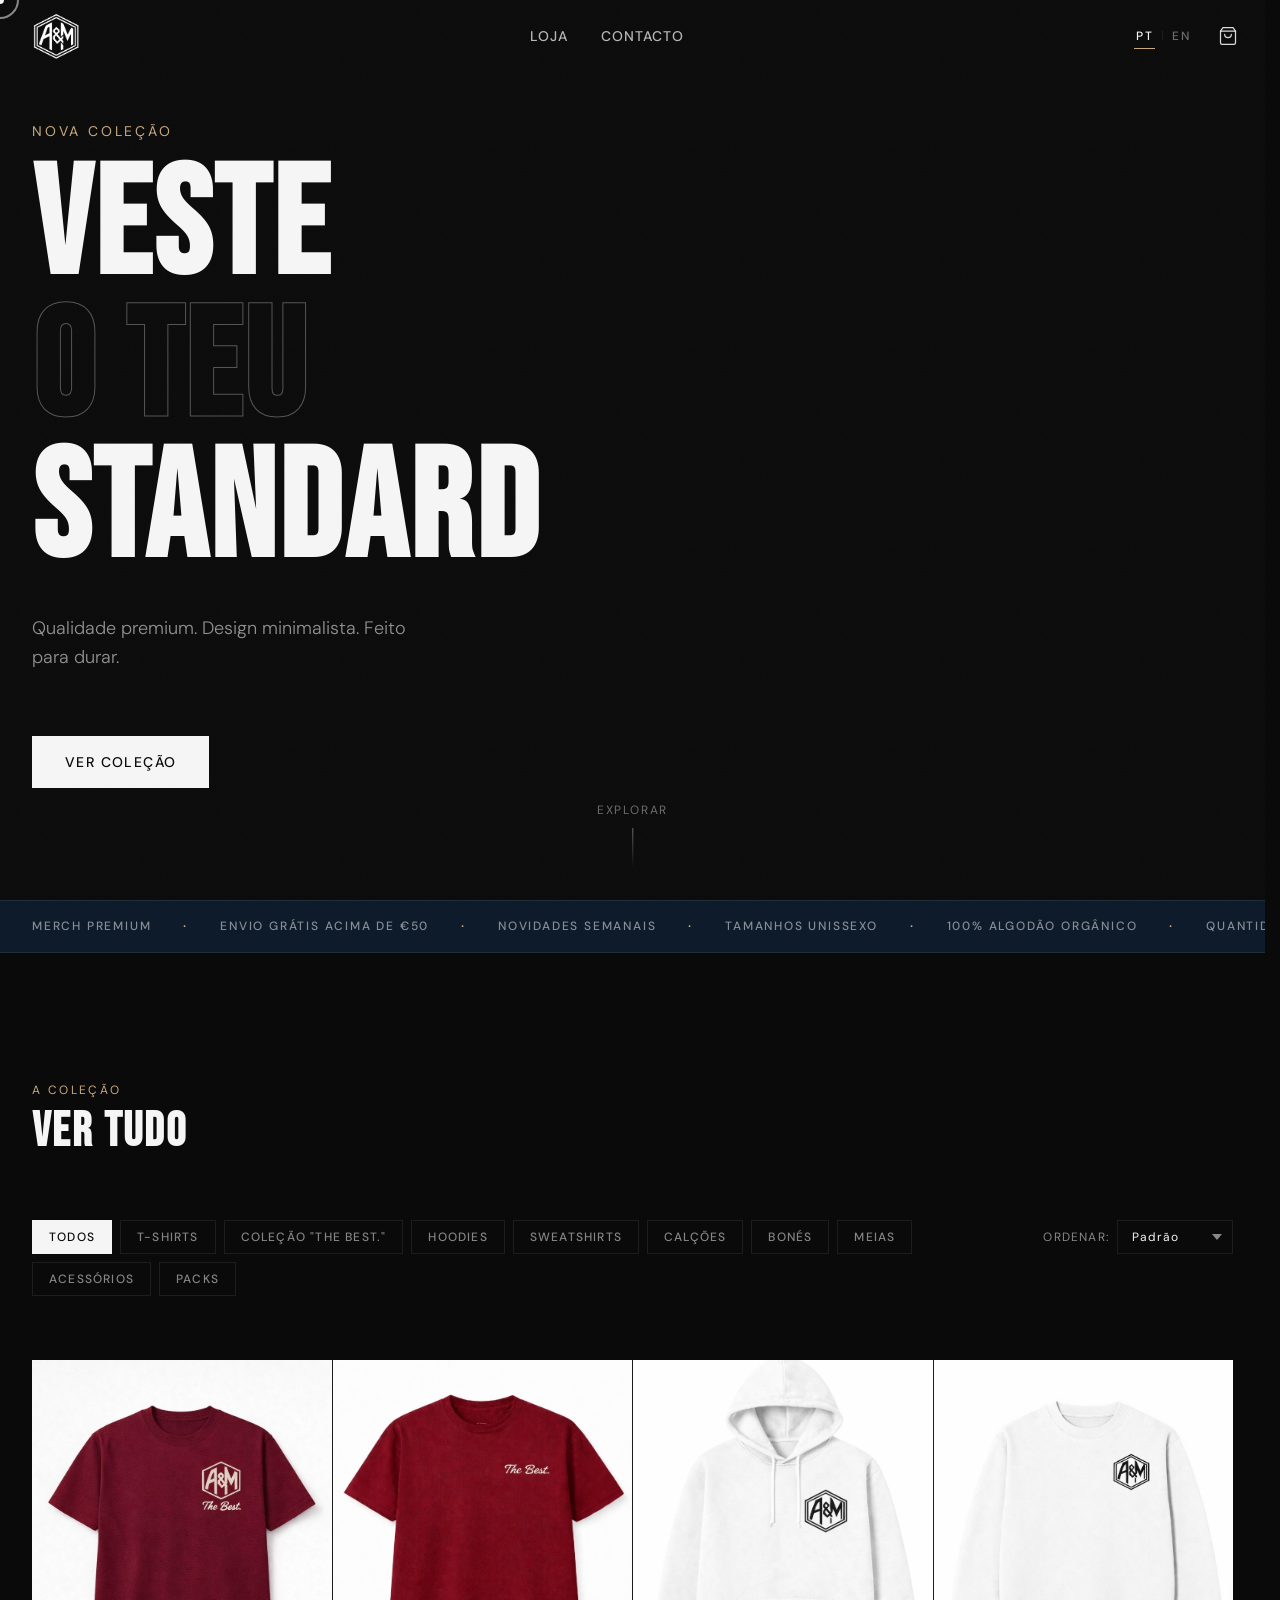
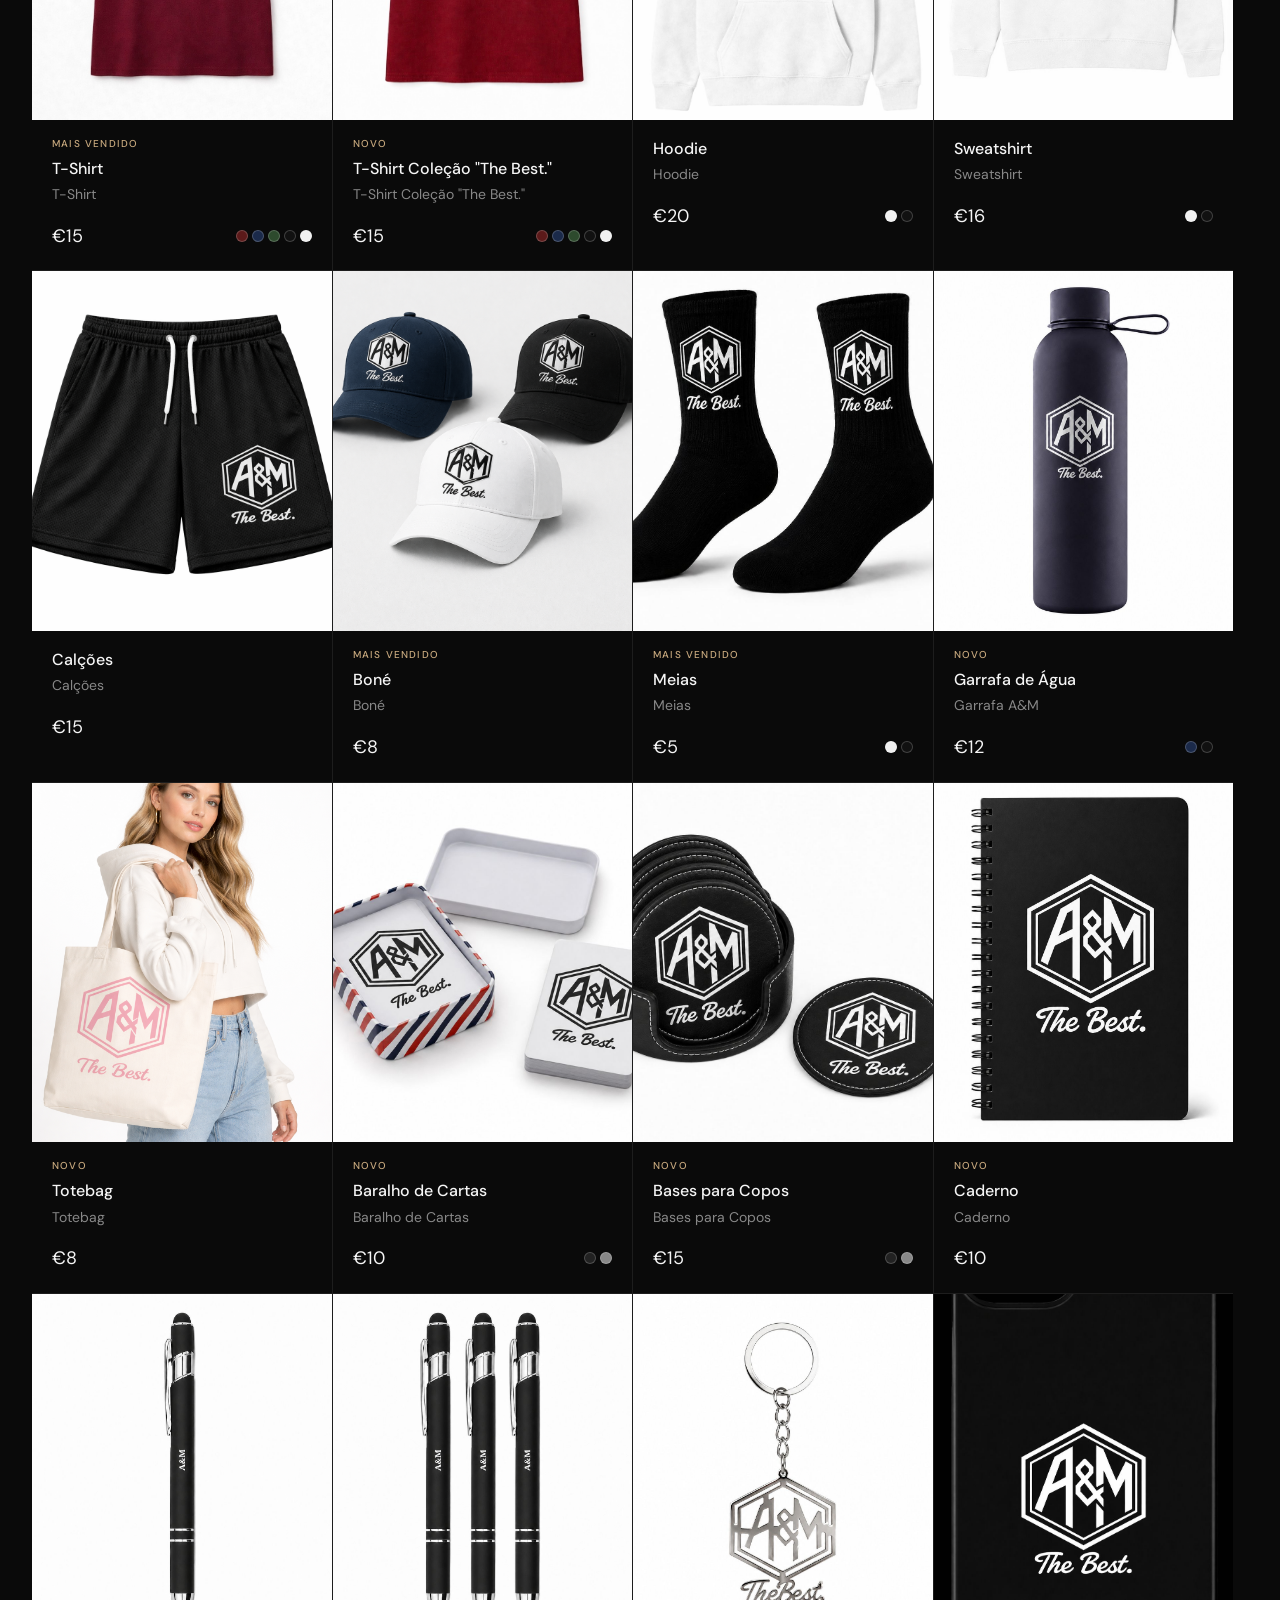
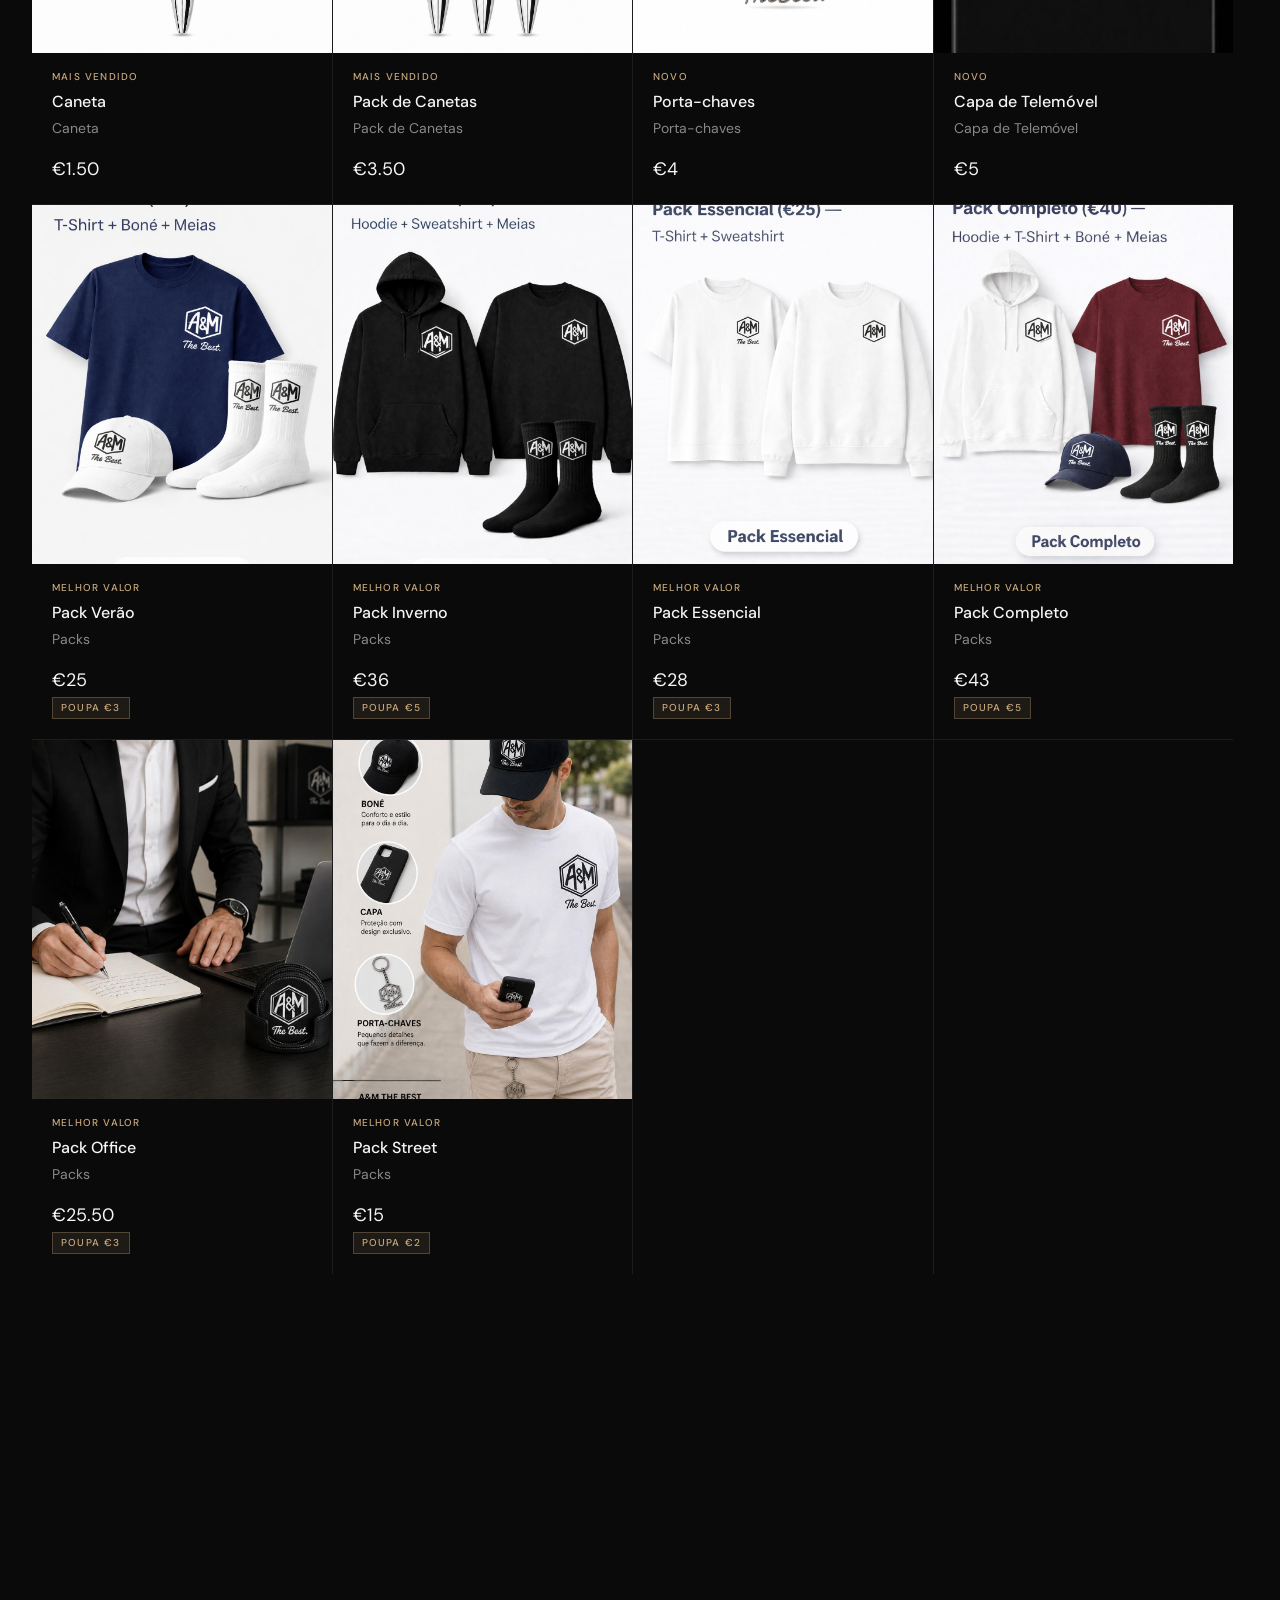
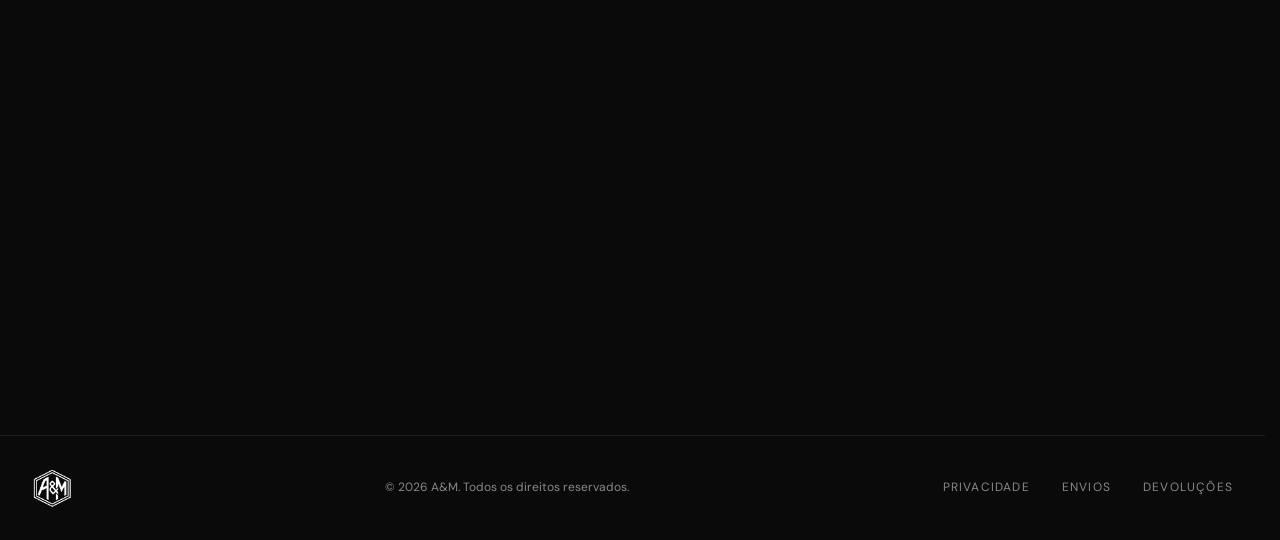
==== index.html @ 37b6d684 "Update index.html" ====
<!DOCTYPE html>
<html lang="pt" data-lang="pt">
<head>
  <!-- ============================================================
    HEAD
    - charset: ensures special characters (ã, ç, €) display correctly
    - viewport: makes the site responsive on all screen sizes
    - title: shown on the browser tab
    - Google Fonts: Bebas Neue (headlines) + DM Sans (body text)
    - style.css: our main stylesheet
  ============================================================ -->
  <meta charset="UTF-8" />
  <meta name="viewport" content="width=device-width, initial-scale=1.0" />
  <title>A&amp;M — Premium Merch</title>

  <link rel="preconnect" href="https://fonts.googleapis.com" />
  <link rel="preconnect" href="https://fonts.gstatic.com" crossorigin />
  <link href="https://fonts.googleapis.com/css2?family=Bebas+Neue&family=DM+Sans:ital,opsz,wght@0,9..40,300;0,9..40,400;0,9..40,500;1,9..40,300&display=swap" rel="stylesheet" />

  <link rel="stylesheet" href="css/style.css" />
</head>

<body>

  <!-- Custom cursor (two layers: dot + ring) -->
  <div class="cursor" id="cursor"></div>
  <div class="cursor-follower" id="cursorFollower"></div>

  <!-- ============================================================
    NAVIGATION
    Logo image: put logo.png in the root folder (next to index.html).
    Language switcher buttons call setLanguage() in main.js.
    Cart button opens the shopping cart side panel.
  ============================================================ -->
  <nav class="nav" id="mainNav">
    <a href="#hero" class="nav__logo-link">
      <img src="logo.png" alt="A&amp;M" class="nav__logo-img" />
    </a>
    <ul class="nav__links">
      <li><a href="#products" data-i18n="nav.shop">Shop</a></li>
      <li><a href="#contact" data-i18n="nav.contact">Contact</a></li>
    </ul>

    <div class="nav__right">
      <div class="lang-switcher">
        <button class="lang-btn active" data-lang="pt">PT</button>
        <span class="lang-divider">|</span>
        <button class="lang-btn" data-lang="en">EN</button>
      </div>

      <!-- Cart button — shows item count badge when items are added -->
      <button class="cart-btn" id="cartBtn" aria-label="Open cart">
        <svg width="20" height="20" viewBox="0 0 24 24" fill="none" stroke="currentColor" stroke-width="1.5" stroke-linecap="round" stroke-linejoin="round">
          <path d="M6 2L3 6v14a2 2 0 0 0 2 2h14a2 2 0 0 0 2-2V6l-3-4z"/>
          <line x1="3" y1="6" x2="21" y2="6"/>
          <path d="M16 10a4 4 0 0 1-8 0"/>
        </svg>
        <span class="cart-btn__count" id="cartCount">0</span>
      </button>
    </div>
  </nav>

  <!-- ============================================================
    HERO SECTION
    
    Background: a looping video. Different source files for mobile vs desktop
    so the mobile crop/aspect is right.
    
    File mapping:
      images/main.mp4         — desktop
      images/main_mobile.mp4  — mobile portrait
    
    The right source is chosen by JS (initHeroVideo in main.js) based on
    viewport width, because the <source media="..."> attribute is poorly
    and inconsistently supported on <video> elements across browsers.
    JS sets the source reliably before the video loads.
    
    The <video> attributes:
      autoplay  — starts immediately
      muted     — required for autoplay in modern browsers
      loop      — restarts when it ends
      playsinline — prevents fullscreen on mobile Safari
      preload="auto" — starts loading immediately
    
    If the video fails to load, the fallback colour from .hero
    background still shows underneath.
  ============================================================ -->
  <section class="hero" id="hero">
    <video
      class="hero__video"
      id="heroVideo"
      autoplay muted loop playsinline preload="auto"
      poster="images/hero-poster.jpg"
    >
      <!-- src is set by initHeroVideo() in main.js based on viewport width.
           This default points to desktop so the video still works if JS fails. -->
      <source id="heroVideoSource" src="images/main.mp4" type="video/mp4" />
    </video>

    <!-- Dark gradient overlay — keeps text legible over any video frame -->
    <div class="hero__overlay"></div>
    <!-- Film grain texture on top -->
    <div class="grain"></div>
    <div class="hero__content">
      <p class="hero__eyebrow" data-reveal data-i18n="hero.eyebrow">New Season Drop</p>
      <h1 class="hero__title" data-reveal>
        <span data-i18n="hero.line1">WEAR</span>
        <span class="hero__title--outline" data-i18n="hero.line2">YOUR</span>
        <span data-i18n="hero.line3">STANDARD</span>
      </h1>
      <p class="hero__sub" data-reveal data-i18n="hero.sub">
        Premium quality. Minimal design. Built to last.
      </p>
      <a href="#products" class="btn btn--primary" data-reveal data-i18n="hero.cta">Shop the Collection</a>
    </div>
    <div class="hero__scroll-hint">
      <span data-i18n="hero.scroll">Scroll</span>
      <div class="hero__scroll-line"></div>
    </div>
  </section>

  <!-- Scrolling ticker between hero and products -->
  <div class="marquee" aria-hidden="true">
    <div class="marquee__track">
      <div class="marquee__content">
        <span data-i18n="ticker.1">Premium Merch</span>
        <span class="marquee__dot">·</span>
        <span data-i18n="ticker.2">Free Shipping Over €50</span>
        <span class="marquee__dot">·</span>
        <span data-i18n="ticker.3">New Drops Weekly</span>
        <span class="marquee__dot">·</span>
        <span data-i18n="ticker.4">Unisex Sizing</span>
        <span class="marquee__dot">·</span>
        <span data-i18n="ticker.5">100% Organic Cotton</span>
        <span class="marquee__dot">·</span>
        <span data-i18n="ticker.6">Limited Quantities</span>
        <span class="marquee__dot">·</span>
      </div>
      <div class="marquee__content" aria-hidden="true">
        <span data-i18n="ticker.1">Premium Merch</span>
        <span class="marquee__dot">·</span>
        <span data-i18n="ticker.2">Free Shipping Over €50</span>
        <span class="marquee__dot">·</span>
        <span data-i18n="ticker.3">New Drops Weekly</span>
        <span class="marquee__dot">·</span>
        <span data-i18n="ticker.4">Unisex Sizing</span>
        <span class="marquee__dot">·</span>
        <span data-i18n="ticker.5">100% Organic Cotton</span>
        <span class="marquee__dot">·</span>
        <span data-i18n="ticker.6">Limited Quantities</span>
        <span class="marquee__dot">·</span>
      </div>
    </div>
  </div>

  <!-- ============================================================
    PRODUCTS SECTION
    Filter buttons are grouped by the new product families.
    JS injects product cards into #productGrid.
    
    FILTER CATEGORIES (data-filter must match product.category in main.js):
      all | tshirt | tshirt-nolog | hoodie | sweatshirt |
      shorts | cap | socks | accessories | pack
  ============================================================ -->
  <section class="section products" id="products">
    <div class="section__header" data-reveal>
      <p class="section__eyebrow" data-i18n="products.eyebrow">The Collection</p>
      <h2 class="section__title"  data-i18n="products.title">Shop Everything</h2>
    </div>

    <!-- Filter + Sort bar -->
    <div class="products__toolbar" data-reveal>
      <!-- Category filters -->
      <div class="products__filters">
        <button class="filter-btn active" data-filter="all"          data-i18n="filter.all">All</button>
        <button class="filter-btn"        data-filter="tshirt"       data-i18n="filter.tshirt">T-Shirts</button>
        <button class="filter-btn"        data-filter="tshirt-nolog" data-i18n="filter.tshirt-nolog">"The Best." Collection</button>
        <button class="filter-btn"        data-filter="hoodie"       data-i18n="filter.hoodie">Hoodies</button>
        <button class="filter-btn"        data-filter="sweatshirt"   data-i18n="filter.sweatshirt">Sweatshirts</button>
        <button class="filter-btn"        data-filter="shorts"       data-i18n="filter.shorts">Shorts</button>
        <button class="filter-btn"        data-filter="cap"          data-i18n="filter.cap">Caps</button>
        <button class="filter-btn"        data-filter="socks"        data-i18n="filter.socks">Socks</button>
        <button class="filter-btn"        data-filter="accessories"  data-i18n="filter.accessories">Accessories</button>
        <button class="filter-btn"        data-filter="pack"         data-i18n="filter.pack">Packs</button>
      </div>

      <!-- Sort dropdown
           JS listens to change on #sortSelect and re-orders visible cards.
           data-i18n keys are on the <option> elements for translation. -->
      <div class="products__sort">
        <label for="sortSelect" class="sort-label" data-i18n="sort.label">Sort:</label>
        <select id="sortSelect" class="sort-select">
          <option value="default"      data-i18n="sort.default">Default</option>
          <option value="name-asc"     data-i18n="sort.nameAsc">Name A→Z</option>
          <option value="name-desc"    data-i18n="sort.nameDesc">Name Z→A</option>
          <option value="price-asc"    data-i18n="sort.priceAsc">Price ↑</option>
          <option value="price-desc"   data-i18n="sort.priceDesc">Price ↓</option>
        </select>
      </div>
    </div>

    <div class="product-grid" id="productGrid"></div>
  </section>

  <!-- ============================================================
    PRODUCT MODAL
    Slides in from the right on product click.
    Content populated by openModal() in main.js.
    Includes: image, color swatches, size selector, add to cart.
  ============================================================ -->
  <div class="modal" id="productModal" aria-hidden="true">
    <div class="modal__backdrop" id="modalBackdrop"></div>
    <div class="modal__panel" id="modalPanel">
      <button class="modal__close" id="modalClose" aria-label="Close">
        <svg width="20" height="20" viewBox="0 0 20 20" fill="none">
          <path d="M2 2L18 18M18 2L2 18" stroke="currentColor" stroke-width="1.5"/>
        </svg>
      </button>
      <div class="modal__content" id="modalContent"></div>
    </div>
  </div>

  <!-- Contact form — Formspree handles email delivery -->
  <section class="section contact" id="contact">
    <div class="contact__inner">
      <div class="contact__text" data-reveal>
        <p class="section__eyebrow" data-i18n="contact.eyebrow">Get in Touch</p>
        <h2 class="section__title"  data-i18n="contact.title">Let's Talk</h2>
        <p class="contact__desc"    data-i18n="contact.desc">
          Questions about sizing, wholesale, or collabs?<br />
          We usually reply within 24 hours.
        </p>
        <div class="contact__detail">
          <span>thebest.aem@gmail.com</span>
        </div>
      </div>

      <form class="contact__form" id="contactForm" data-reveal>
        <div class="form-field">
          <input type="text" id="fieldName" name="name" required autocomplete="off" />
          <label for="fieldName" data-i18n="contact.name">Your Name</label>
          <div class="form-field__line"></div>
        </div>
        <div class="form-field">
          <input type="email" id="fieldEmail" name="email" required autocomplete="off" />
          <label for="fieldEmail" data-i18n="contact.email">Email Address</label>
          <div class="form-field__line"></div>
        </div>
        <div class="form-field">
          <textarea id="fieldMessage" name="message" rows="4" required autocomplete="off"></textarea>
          <label for="fieldMessage" data-i18n="contact.message">Your Message</label>
          <div class="form-field__line"></div>
        </div>
        <button type="submit" class="btn btn--primary btn--full">
          <span data-i18n="contact.send">Send Message</span>
          <svg width="16" height="16" viewBox="0 0 16 16" fill="none">
            <path d="M2 8H14M9 3L14 8L9 13" stroke="currentColor" stroke-width="1.5"/>
          </svg>
        </button>
        <div class="form-success" id="formSuccess" aria-live="polite">
          <span data-i18n="contact.success">✓ Message sent! We'll be in touch soon.</span>
        </div>
      </form>
    </div>
  </section>

  <footer class="footer">
    <div class="footer__inner">
      <div class="footer__brand">
        <img src="logo.png" alt="A&amp;M" class="footer__logo" />
      </div>
      <p class="footer__copy">© <span id="footerYear"></span> A&amp;M. <span data-i18n="footer.rights">All rights reserved.</span></p>
      <div class="footer__links">
        <a href="#" data-i18n="footer.privacy">Privacy</a>
        <a href="#" data-i18n="footer.shipping">Shipping</a>
        <a href="#" data-i18n="footer.returns">Returns</a>
      </div>
    </div>
  </footer>

  <!-- ============================================================
    SHOPPING CART PANEL
    Slides in from the right when the cart button is clicked.
    Contents are populated by renderCart() in main.js.
    
    Cart state is persisted in localStorage so items survive a refresh.
  ============================================================ -->
  <div class="cart" id="cartPanel" aria-hidden="true">
    <div class="cart__backdrop" id="cartBackdrop"></div>
    <aside class="cart__panel">
      <header class="cart__header">
        <h3 class="cart__title" data-i18n="cart.title">Your Cart</h3>
        <button class="cart__close" id="cartClose" aria-label="Close cart">
          <svg width="20" height="20" viewBox="0 0 20 20" fill="none">
            <path d="M2 2L18 18M18 2L2 18" stroke="currentColor" stroke-width="1.5"/>
          </svg>
        </button>
      </header>

      <!-- JS injects cart line items here -->
      <div class="cart__items" id="cartItems"></div>

      <!-- Footer: total + checkout button. Hidden when cart is empty. -->
      <footer class="cart__footer" id="cartFooter">
        <div class="cart__total">
          <span data-i18n="cart.total">Total</span>
          <span id="cartTotal">€0</span>
        </div>
        <button class="btn btn--primary btn--full" id="cartCheckoutBtn">
          <span data-i18n="cart.orderByEmail">Order by Email</span>
        </button>
      </footer>

      <!-- Empty state — shown when no items in cart -->
      <div class="cart__empty" id="cartEmpty">
        <p data-i18n="cart.empty">Your cart is empty.</p>
      </div>
    </aside>
  </div>

  <!-- ============================================================
    ORDER MODAL
    Opens from the cart "Order by Email" button.
    User fills name, phone, email, address.
    On submit: opens their email app pre-filled with the order details
    sent to thebest.aem@gmail.com via mailto:
    Then the cart is emptied.
  ============================================================ -->
  <div class="modal modal--order" id="orderModal" aria-hidden="true">
    <div class="modal__backdrop" id="orderBackdrop"></div>
    <div class="modal__panel modal__panel--center">
      <button class="modal__close" id="orderClose" aria-label="Close">
        <svg width="20" height="20" viewBox="0 0 20 20" fill="none">
          <path d="M2 2L18 18M18 2L2 18" stroke="currentColor" stroke-width="1.5"/>
        </svg>
      </button>

      <div class="order">
        <p class="modal__family" data-i18n="order.eyebrow">Complete your order</p>
        <h2 class="modal__title" data-i18n="order.title">Order by Email</h2>

        <!-- Order summary: items + total — populated by JS -->
        <div class="order__summary" id="orderSummary"></div>

        <!-- Customer info form -->
        <form class="order__form" id="orderForm">
          <div class="form-field">
            <input type="text" id="orderName" name="name" required autocomplete="name" />
            <label for="orderName" data-i18n="order.name">Name</label>
            <div class="form-field__line"></div>
          </div>
          <div class="form-field">
            <input type="tel" id="orderPhone" name="phone" required autocomplete="tel" />
            <label for="orderPhone" data-i18n="order.phone">Phone Number</label>
            <div class="form-field__line"></div>
          </div>
          <div class="form-field">
            <input type="email" id="orderEmail" name="email" required autocomplete="email" />
            <label for="orderEmail" data-i18n="order.email">Email</label>
            <div class="form-field__line"></div>
          </div>
          <div class="form-field">
            <textarea id="orderAddress" name="address" rows="2" required autocomplete="street-address"></textarea>
            <label for="orderAddress" data-i18n="order.address">Delivery Address</label>
            <div class="form-field__line"></div>
          </div>

          <button type="submit" class="btn btn--primary btn--full">
            <span data-i18n="order.submit">Order</span>
            <svg width="16" height="16" viewBox="0 0 16 16" fill="none">
              <path d="M2 8H14M9 3L14 8L9 13" stroke="currentColor" stroke-width="1.5"/>
            </svg>
          </button>
        </form>
      </div>
    </div>
  </div>

  <script src="js/main.js"></script>
</body>
</html>
---- css/style.css ----
/* ================================================================
   A&M — Main Stylesheet  (style.css)

   ★ QUICK TWEAK GUIDE — most common changes:

   ACCENT COLOUR:   Change --color-accent in :root.
                    Affects: hover underlines, cursor ring, eyebrow labels,
                    form focus line, badge text, marquee dots, swatch rings.

   FONTS:           --font-display = Bebas Neue (headlines)
                    --font-body    = DM Sans (everything else)
                    To change: update the Google Fonts <link> in index.html,
                    then update the variable name here.

   SECTION SPACING: --space-xl in :root = top/bottom padding per section.

   HERO CANVAS:     Controlled in main.js CANVAS_CONFIG.

   CURSOR RING:     .cursor-follower — change border-width for stroke thickness.
                    .cursor-follower.is-hovering — change width/height for hover size,
                    border-color for the hover ring colour.

   MARQUEE SPEED:   .marquee__track animation-duration (lower = faster).

   COLOR SWATCHES:  .color-swatch — circle size, border-width for selected ring.
                    .modal__colors — swatch row layout.

   ================================================================

   FILE STRUCTURE:
   1.  CSS Custom Properties (design tokens)
   2.  Reset & Base
   3.  Custom Cursor
   4.  Navigation + Language Switcher
   5.  Hero Section + Video
   6.  Marquee / Ticker
   7.  Shared Section Styles
   8.  Products Grid & Cards (incl. color dots)
   9.  Product Modal (incl. color swatches)
   10. Contact Form
   11. Footer
   12. Scroll Reveal Animations
   13. Responsive (mobile)
   14. Shopping Cart + Order Modal
================================================================ */


/* ================================================================
   1. CSS CUSTOM PROPERTIES

   ★ TWEAK GUIDE:
   --color-accent     Gold highlight throughout the site. Change to re-theme.
   --color-black      Page background.
   --color-navy       Section bg (cart panel, modal panel).
   --color-navy-mid   Card hover bg, placeholder areas.
   --color-grey       Muted text (categories, footer).
   --color-border     Subtle white dividers and outlines.
   --text-hero        clamp(min, vw-scale, max) for responsive headlines.
   --ease-spring      Slight bounce on button hover. The 1.56 in the cubic-bezier
                      is what causes the overshoot. Change to 1.0 to remove bounce.
================================================================ */
:root {
  --color-black:    #0A0A0A;
  --color-white:    #F5F5F5;
  --color-navy:     #0D1B2A;
  --color-navy-mid: #162232;
  --color-accent:   #C8A97E;
  --color-grey:     #888888;
  --color-border:   rgba(255,255,255,0.08);

  --font-display: 'Bebas Neue', sans-serif;
  --font-body:    'DM Sans', sans-serif;

  --text-xs:   0.75rem;
  --text-sm:   0.875rem;
  --text-base: 1rem;
  --text-lg:   1.125rem;
  --text-xl:   1.5rem;
  --text-2xl:  2rem;
  --text-3xl:  3rem;
  --text-hero: clamp(5rem, 12vw, 10rem);

  --space-xs:  0.5rem;
  --space-sm:  1rem;
  --space-md:  2rem;
  --space-lg:  4rem;
  --space-xl:  8rem;

  --container-width: 1280px;
  --nav-height:      72px;

  --ease-smooth: cubic-bezier(0.4, 0, 0.2, 1);
  --ease-spring: cubic-bezier(0.34, 1.56, 0.64, 1);
  --duration-fast: 200ms;
  --duration-base: 400ms;
  --duration-slow: 700ms;
}


/* ================================================================
   2. RESET & BASE
================================================================ */
*, *::before, *::after { box-sizing: border-box; margin: 0; padding: 0; }

html {
  scroll-behavior: smooth;
  scrollbar-gutter: stable;
}

body {
  background-color: var(--color-black);
  color: var(--color-white);
  font-family: var(--font-body);
  font-size: var(--text-base);
  line-height: 1.6;
  cursor: none;
  overflow-x: hidden;
}

@media (hover: none) {
  body { cursor: auto; }
  .cursor, .cursor-follower { display: none; }
}

img    { max-width: 100%; display: block; }
a      { color: inherit; text-decoration: none; }
ul     { list-style: none; }
button { cursor: none; font-family: var(--font-body); border: none; background: none; }


/* ================================================================
   3. CUSTOM CURSOR

   ★ TWEAK GUIDE:
   .cursor (inner dot):
     width/height  → dot size (8×8px)
     background    → dot colour

   .cursor-follower (outer ring):
     width/height     → ring diameter at rest (38px)
     border-width     → stroke thickness — increase for bolder ring
     border-color     → ring colour at rest

   .cursor-follower.is-hovering (ring when over interactive elements):
     width/height     → expanded ring diameter (60px)
     border-color     → ring colour on hover (currently accent gold)
     border-width     → can differ from resting width

   Positioning: uses CSS transform (GPU) for 60fps+ smoothness.
   Both elements start at top:0, left:0. JS applies
   transform: translate(x, y) every frame via requestAnimationFrame.
   The margin: -Npx centres each element on the cursor tip.
================================================================ */
.cursor,
.cursor-follower {
  position: fixed;
  border-radius: 50%;
  pointer-events: none;
  z-index: 9999;
  top: 0; left: 0;
  will-change: transform;
}

.cursor {
  width: 8px; height: 8px;
  background: var(--color-white);
  margin: -4px 0 0 -4px;
}

.cursor-follower {
  width: 38px; height: 38px;
  border: 2px solid rgba(255,255,255,0.5);
  background: transparent;
  margin: -19px 0 0 -19px;
  transition:
    width 300ms var(--ease-smooth),
    height 300ms var(--ease-smooth),
    margin 300ms var(--ease-smooth),
    border-color 250ms var(--ease-smooth),
    border-width 250ms var(--ease-smooth);
}

.cursor-follower.is-hovering {
  width: 60px; height: 60px;
  margin: -30px 0 0 -30px;
  border-color: var(--color-accent);
  border-width: 2px;
}


/* ================================================================
   4. NAVIGATION + LANGUAGE SWITCHER

   ★ TWEAK GUIDE:
   .nav.is-scrolled: frosted glass background after scrolling.
     background rgba last value = opacity (0.88 = mostly opaque).
     backdrop-filter blur = frosting intensity.
   .nav__logo-img max-height: scale the logo up or down.
================================================================ */
.nav {
  position: fixed;
  top: 0; left: 0; right: 0;
  height: var(--nav-height);
  display: flex;
  align-items: center;
  justify-content: space-between;
  padding: 0 var(--space-md);
  z-index: 100;
  transition: background var(--duration-slow) var(--ease-smooth);
}

.nav.is-scrolled {
  background: rgba(10,10,10,0.88);
  backdrop-filter: blur(16px);
  -webkit-backdrop-filter: blur(16px);
  border-bottom: 1px solid var(--color-border);
}

.nav__logo-link  { display: flex; align-items: center; flex-shrink: 0; }
.nav__logo-img   { max-height: 48px; max-width: 120px; width: auto; height: auto; object-fit: contain; }

.nav__links {
  display: flex;
  gap: var(--space-md);
  align-items: center;
}

.nav__links a {
  font-size: var(--text-sm);
  font-weight: 500;
  letter-spacing: 0.08em;
  text-transform: uppercase;
  color: rgba(255,255,255,0.7);
  transition: color var(--duration-fast);
  position: relative;
}

.nav__links a::after {
  content: '';
  position: absolute;
  bottom: -2px; left: 0;
  width: 0; height: 1px;
  background: var(--color-accent);
  transition: width var(--duration-base) var(--ease-smooth);
}

.nav__links a:hover            { color: var(--color-white); }
.nav__links a:hover::after     { width: 100%; }

.lang-switcher { display: flex; align-items: center; gap: 6px; }
.lang-divider  { color: var(--color-border); font-size: var(--text-xs); }

.lang-btn {
  font-size: var(--text-xs);
  letter-spacing: 0.12em;
  font-weight: 500;
  color: rgba(255,255,255,0.4);
  padding: 4px 2px;
  transition: color var(--duration-fast);
  cursor: none;
}

.lang-btn.active,
.lang-btn:hover  { color: var(--color-white); }
.lang-btn.active { border-bottom: 1px solid var(--color-accent); }


/* ================================================================
   5. HERO SECTION + VIDEO

   ★ TWEAK GUIDE:
   .hero__video: the looping background video. opacity is on the overlay,
     not the video itself — adjust .hero__overlay rgba alphas to dim more
     or less.
   .hero__overlay: the dark gradient over the video. Higher alpha = darker
     and more legible text; lower alpha = video shows through more.
   .hero__title--outline: increase stroke px for bolder outline text.
================================================================ */
.hero {
  position: relative;
  min-height: 100svh;
  display: flex;
  align-items: center;
  padding: var(--nav-height) var(--space-md) var(--space-lg);
  overflow: hidden;
  background: var(--color-black);
}

/*
  Hero background video.
  - object-fit: cover scales the video to fill the entire hero
    while maintaining aspect ratio (crops if needed).
  - position absolute + inset:0 makes it fill the section.
  - z-index 0 keeps it behind the overlay and content.
  - pointer-events: none so it doesn't intercept mouse events.
*/
.hero__video {
  position: absolute;
  inset: 0;
  width: 100%; height: 100%;
  object-fit: cover;
  z-index: 0;
  pointer-events: none;
}

/*
  Dark overlay sits on top of the video.
  Uses a vertical gradient — slightly darker at the top and bottom
  to let the headline pop, slightly lighter in the middle.
  Adjust the rgba alpha values to make it darker (more legible)
  or lighter (more video visible).
*/
.hero__overlay {
  position: absolute;
  inset: 0;
  z-index: 1;
  pointer-events: none;
  background:
    linear-gradient(
      180deg,
      rgba(10,10,10,0.65) 0%,
      rgba(10,10,10,0.45) 40%,
      rgba(10,10,10,0.55) 70%,
      rgba(10,10,10,0.85) 100%
    );
}

.grain {
  position: absolute; inset: 0;
  opacity: 0.03;
  pointer-events: none;
  z-index: 2; /* Above overlay (1), below content (3) */
  background-image: url("data:image/svg+xml,%3Csvg viewBox='0 0 256 256' xmlns='http://www.w3.org/2000/svg'%3E%3Cfilter id='noise'%3E%3CfeTurbulence type='fractalNoise' baseFrequency='0.9' numOctaves='4' stitchTiles='stitch'/%3E%3C/filter%3E%3Crect width='100%25' height='100%25' filter='url(%23noise)' opacity='1'/%3E%3C/svg%3E");
  background-size: 200px 200px;
}

.hero__content { position: relative; z-index: 3; max-width: 900px; }

.hero__eyebrow {
  font-size: var(--text-sm);
  letter-spacing: 0.2em;
  text-transform: uppercase;
  color: var(--color-accent);
  margin-bottom: var(--space-sm);
}

.hero__title {
  font-family: var(--font-display);
  font-size: var(--text-hero);
  line-height: 0.92;
  letter-spacing: 0.02em;
  display: flex;
  flex-direction: column;
  margin-bottom: var(--space-md);
}

.hero__title--outline {
  -webkit-text-stroke: 1px rgba(255,255,255,0.3);
  color: transparent;
}

.hero__sub {
  font-size: var(--text-lg);
  color: rgba(255,255,255,0.55);
  font-weight: 300;
  margin-bottom: var(--space-lg);
  max-width: 400px;
}

.hero__scroll-hint {
  position: absolute;
  bottom: var(--space-md); left: 50%;
  transform: translateX(-50%);
  display: flex; flex-direction: column; align-items: center; gap: var(--space-xs);
  font-size: var(--text-xs);
  letter-spacing: 0.15em;
  text-transform: uppercase;
  color: rgba(255,255,255,0.4);
  z-index: 3;
}

.hero__scroll-line {
  width: 1px; height: 40px;
  background: linear-gradient(to bottom, rgba(255,255,255,0.4), transparent);
  animation: scrollPulse 1.8s ease-in-out infinite;
}

@keyframes scrollPulse {
  0%, 100% { opacity: 0.4; transform: scaleY(1); }
  50%       { opacity: 1;   transform: scaleY(1.3); }
}

/* ── Shared buttons ── */
.btn {
  display: inline-flex; align-items: center; gap: 8px;
  font-family: var(--font-body);
  font-size: var(--text-sm); font-weight: 500;
  letter-spacing: 0.1em; text-transform: uppercase;
  padding: 14px 32px;
  border: 1px solid transparent;
  transition:
    transform var(--duration-base) var(--ease-spring),
    background var(--duration-base),
    color var(--duration-base),
    border-color var(--duration-base);
}

.btn--primary {
  background: var(--color-white);
  color: var(--color-black);
  border-color: var(--color-white);
}

.btn--primary:hover {
  background: transparent;
  color: var(--color-white);
  transform: translateY(-2px);
}

.btn--full { width: 100%; justify-content: center; }


/* ================================================================
   6. MARQUEE / TICKER

   ★ TWEAK GUIDE:
   animation-duration: lower = faster scroll (25s default).
   .marquee__content color: text colour of ticker items.
   .marquee__dot color: the · separator dots.
================================================================ */
.marquee {
  overflow: hidden;
  background: var(--color-navy);
  border-top: 1px solid var(--color-border);
  border-bottom: 1px solid var(--color-border);
  padding: 14px 0;
}

.marquee__track {
  display: flex;
  width: max-content;
  animation: marquee 25s linear infinite;
}

.marquee__content {
  display: flex; align-items: center;
  gap: var(--space-md);
  white-space: nowrap;
  padding: 0 var(--space-md);
  font-size: var(--text-xs); font-weight: 500;
  letter-spacing: 0.15em; text-transform: uppercase;
  color: rgba(255,255,255,0.5);
}

.marquee__dot { color: var(--color-accent); font-size: 1.2em; }

@keyframes marquee {
  from { transform: translateX(0); }
  to   { transform: translateX(-50%); }
}

@media (prefers-reduced-motion: reduce) {
  .marquee__track { animation-play-state: paused; }
}


/* ================================================================
   7. SHARED SECTION STYLES
================================================================ */
.section {
  padding: var(--space-xl) var(--space-md);
  max-width: var(--container-width);
  margin: 0 auto;
}

/*
  The products section overrides the default container width to use
  more of the viewport — bigger product images, more breathing room.
  Cap at 1700px so the grid never feels infinite on huge displays.
*/
.section.products {
  max-width: 1700px;
}

.section__header  { margin-bottom: var(--space-lg); }
.section__eyebrow { font-size: var(--text-xs); letter-spacing: 0.2em; text-transform: uppercase; color: var(--color-accent); margin-bottom: var(--space-xs); }
.section__title   { font-family: var(--font-display); font-size: var(--text-3xl); letter-spacing: 0.05em; line-height: 1; }


/* ================================================================
   8. PRODUCTS GRID & CARDS

   ★ TWEAK GUIDE:
   .product-grid grid-template-columns:
     minmax(240px, 1fr) — minimum card width.
     Increase for fewer, wider cards; decrease for more columns.

   .product-card__image-wrap padding-top:
     120% = portrait (4:5). 100% = square. 75% = landscape.

   .color-dot (small colour circles on the card preview):
     width/height — dot size
     border-radius — always 50% for circles
     The ring on hover (.color-dot:hover) uses --color-accent border.
================================================================ */
/* ── Toolbar: filters row + sort dropdown ── */
.products__toolbar {
  display: flex;
  align-items: flex-start;
  justify-content: space-between;
  gap: var(--space-md);
  margin-bottom: var(--space-lg);
  flex-wrap: wrap;
}

.products__filters {
  display: flex;
  flex-wrap: wrap;
  gap: var(--space-xs);
  flex: 1;
}

/* Sort dropdown group */
.products__sort {
  display: flex;
  align-items: center;
  gap: 8px;
  flex-shrink: 0;
}

.sort-label {
  font-size: var(--text-xs);
  letter-spacing: 0.1em;
  text-transform: uppercase;
  color: var(--color-grey);
  white-space: nowrap;
}

/*
  Sort <select> element — styled to match the dark aesthetic.
  appearance: none removes the default OS dropdown arrow.
  We add a custom chevron via background SVG.

  ★ TWEAK:
  Change border-color on :focus to change the focus ring colour.
  Change the background SVG fill (%23...) to change arrow colour
  (%23 = # in URL encoding, so %23888 = #888 = grey).
*/
.sort-select {
  appearance: none;
  -webkit-appearance: none;
  background-color: transparent;
  background-image: url("data:image/svg+xml,%3Csvg xmlns='http://www.w3.org/2000/svg' width='10' height='6' viewBox='0 0 10 6'%3E%3Cpath d='M0 0l5 6 5-6z' fill='%23888888'/%3E%3C/svg%3E");
  background-repeat: no-repeat;
  background-position: right 10px center;
  border: 1px solid var(--color-border);
  color: var(--color-white);
  font-family: var(--font-body);
  font-size: var(--text-xs);
  letter-spacing: 0.08em;
  padding: 8px 32px 8px 14px;
  cursor: none;
  outline: none;
  transition: border-color var(--duration-fast);
}

.sort-select:focus { border-color: rgba(255,255,255,0.4); }

/* Dark option background for browsers that render the dropdown natively */
.sort-select option {
  background-color: var(--color-navy);
  color: var(--color-white);
}

.filter-btn {
  padding: 8px 16px;
  font-size: var(--text-xs);
  letter-spacing: 0.1em; text-transform: uppercase; font-weight: 500;
  color: rgba(255,255,255,0.5);
  border: 1px solid var(--color-border);
  background: transparent;
  transition: color var(--duration-fast), border-color var(--duration-fast), background var(--duration-fast);
}

.filter-btn:hover,
.filter-btn.active { color: var(--color-black); background: var(--color-white); border-color: var(--color-white); }

.product-grid {
  display: grid;
  /*
    Fixed 4-column grid for a more spacious, editorial feel.
    Cards are bigger and have more breathing room.
    The mobile responsive section drops it to 2 columns at narrow widths.
  */
  grid-template-columns: repeat(4, 1fr);
  gap: 1px;
  background: var(--color-border);
}

/*
  Ghost cell fix: invisible filler divs added by JS to complete
  the last row. They must have the same background as the page
  so the 1px gap colour doesn't bleed through as a grey bar.
  pointer-events: none ensures they can never intercept clicks.
*/
.grid-filler {
  background: var(--color-black);
  pointer-events: none;
}

.product-card {
  background: var(--color-black);
  cursor: none;
  overflow: hidden;
  transition: background var(--duration-base);
  opacity: 0;
  transform: translateY(20px);
}

.product-card:hover { background: var(--color-navy-mid); }

.product-card__image-wrap {
  position: relative;
  padding-top: 120%;
  overflow: hidden;
  background: var(--color-navy);
}

.product-card__image-wrap img {
  position: absolute; inset: 0;
  width: 100%; height: 100%;
  object-fit: cover;
  transition: transform var(--duration-slow) var(--ease-smooth);
}

.product-card:hover .product-card__image-wrap img { transform: scale(1.04); }

.product-card__overlay {
  position: absolute; inset: 0;
  background: rgba(0,0,0,0.5);
  display: flex; align-items: center; justify-content: center;
  opacity: 0;
  transition: opacity var(--duration-base);
}

.product-card:hover .product-card__overlay { opacity: 1; }

.product-card__overlay-btn {
  font-size: var(--text-xs); letter-spacing: 0.15em; text-transform: uppercase; font-weight: 500;
  color: var(--color-white);
  border: 1px solid rgba(255,255,255,0.6);
  padding: 10px 20px; background: transparent;
  transition: background var(--duration-fast), color var(--duration-fast);
}

.product-card__overlay-btn:hover { background: var(--color-white); color: var(--color-black); }

.product-card__body { padding: 1rem 1.25rem 1.25rem; }

.product-card__badge  { font-size: 10px; letter-spacing: 0.12em; text-transform: uppercase; font-weight: 500; color: var(--color-accent); margin-bottom: 4px; display: block; }
.product-card__name   { font-size: var(--text-base); font-weight: 500; margin-bottom: 2px; }
.product-card__family { font-size: var(--text-sm); color: var(--color-grey); margin-bottom: var(--space-sm); }

/* Footer row: price (and optional savings indicator) left, colour dots right */
.product-card__footer {
  display: flex;
  align-items: center;
  justify-content: space-between;
  gap: 8px;
}

/*
  Price block — wraps the price line and optional "Save €X" tag below it.
  Used so the price and savings label stack neatly on the left of the footer.
*/
.product-card__price-block {
  display: flex;
  flex-direction: column;
  align-items: flex-start;
  gap: 2px;
}

.product-card__price { font-size: var(--text-lg); }

/*
  "Save €X" tag — small accent label that appears below the price on packs.
  Styled with the brand accent colour so it draws the eye without dominating.
  
  ★ TWEAK GUIDE:
  background / color: change to flip the savings tag to a green or red 
  if you want it to feel more "deal-like". The current accent gold matches
  the rest of the brand.
*/
.product-card__save,
.modal__save {
  font-size: 10px;
  letter-spacing: 0.12em;
  text-transform: uppercase;
  font-weight: 500;
  color: var(--color-accent);
  background: rgba(200, 169, 126, 0.1);
  border: 1px solid rgba(200, 169, 126, 0.3);
  padding: 2px 8px;
  white-space: nowrap;
}

/* Modal version: sits inline with the price (which is bigger), so style is similar but slightly larger */
.modal__price-row {
  display: flex;
  align-items: center;
  gap: 12px;
  flex-wrap: wrap;
}

.modal__save {
  font-size: var(--text-xs);
  padding: 4px 10px;
}

/* Small colour preview dots on the card */
.product-card__color-dots {
  display: flex;
  align-items: center;
  gap: 4px;
  flex-shrink: 0;
}

.color-dot {
  width: 12px; height: 12px;
  border-radius: 50%;
  border: 1px solid rgba(255,255,255,0.2);
  flex-shrink: 0;
  transition: transform var(--duration-fast), border-color var(--duration-fast);
}

.color-dot:hover { transform: scale(1.2); border-color: var(--color-white); }

.color-dot-more {
  font-size: 9px;
  color: var(--color-grey);
  letter-spacing: 0;
  margin-left: 2px;
}

.product-card.is-hidden { display: none; }


/* ================================================================
   9. PRODUCT MODAL — Centered, with Color Swatches

   ★ TWEAK GUIDE:

   .modal__panel width: min(1100px, 95vw)
     The cap (1100px) is the max width on large screens.
     95vw makes it shrink to fit narrow viewports.

   .modal__panel max-height: 90vh
     Caps the modal height so it never exceeds the viewport.
     Inner content scrolls if it overflows.

   .modal__image transition:
     The opacity fade when switching colours is set in main.js
     (setTimeout 180ms). Change that value to speed/slow the crossfade.

   .color-swatch:
     width/height  → swatch circle size (currently 32px)
     border-width on .selected → ring thickness when selected
     The ring colour is --color-white (you can change it).

   .modal__colors-header: row with "Colour" label + active colour name.
================================================================ */
.modal {
  position: fixed; inset: 0;
  z-index: 200;
  pointer-events: none;
  opacity: 0;
  transition: opacity var(--duration-base) var(--ease-smooth);
}

.modal.is-open { pointer-events: all; opacity: 1; }

.modal__backdrop {
  position: absolute; inset: 0;
  background: rgba(0,0,0,0.8);
  backdrop-filter: blur(4px);
}

/*
  Product modal panel — centered modal, not a slideover.
  - top/left 50% + translate centres the panel.
  - max-height: 90vh ensures it fits any viewport with scroll inside.
  - Initial state is scaled slightly down for the entry animation.
  
  ★ TWEAK GUIDE:
  width: min(1100px, 95vw)
    The cap (1100px) is the max width on large screens.
    95vw makes it shrink to fit narrow viewports.
  
  max-height: 90vh
    The modal can never exceed 90% of viewport height.
    Inner content scrolls if it overflows.
*/
.modal__panel {
  position: absolute;
  top: 50%; left: 50%;
  width: min(1100px, 95vw);
  max-height: 90vh;
  background: var(--color-navy);
  border: 1px solid var(--color-border);
  overflow-y: auto;
  /* Start slightly smaller and offset; animate to centred + full size */
  transform: translate(-50%, -50%) scale(0.96);
  transition: transform var(--duration-base) var(--ease-smooth);
}

.modal.is-open .modal__panel {
  transform: translate(-50%, -50%) scale(1);
}

.modal__close {
  position: absolute; top: var(--space-md); right: var(--space-md);
  width: 40px; height: 40px;
  display: flex; align-items: center; justify-content: center;
  color: rgba(255,255,255,0.6);
  border: 1px solid var(--color-border);
  z-index: 2;
  transition: color var(--duration-fast), border-color var(--duration-fast);
  cursor: none;
  background: rgba(13, 27, 42, 0.8);
  backdrop-filter: blur(4px);
}

.modal__close:hover { color: var(--color-white); border-color: rgba(255,255,255,0.4); }

.modal__content { padding: var(--space-md); }

/*
  Two-column layout inside the modal: image left, details right.
  At narrow widths (≤900px) it collapses to a single stacked column.
  
  ★ TWEAK GUIDE:
  grid-template-columns 1fr 1fr — equal columns. Change to "1.2fr 1fr"
  for a bigger image, or "1fr 1.1fr" for more room on the details side.
*/
.modal__layout {
  display: grid;
  grid-template-columns: 1fr 1fr;
  gap: var(--space-md);
  align-items: start;
}

.modal__details {
  padding-right: var(--space-sm);
}

/*
  Product image in the modal.
  
  object-fit: contain — image scales to fit entirely within the container
  without cropping. Maintains aspect ratio. If the image's ratio doesn't
  match 4:5, you'll see padding around it (filled by the navy background).
  
  Trade-off vs. object-fit: cover:
  - cover (was): images always fill the box but get cropped if they don't
    match 4:5. Looked great for portrait apparel shots, bad for square or
    landscape product shots (Phone Case, Pack composites).
  - contain (now): no cropping ever. Slight padding on non-4:5 images, but
    the full product is always visible.
  
  ★ TWEAK GUIDE:
  background: change the colour shown around non-4:5 images.
  aspect-ratio: change box shape if 4:5 doesn't suit your photos overall.
*/
.modal__image {
  width: 100%; aspect-ratio: 4/5;
  object-fit: contain;
  background: var(--color-navy-mid);
  transition: opacity 180ms var(--ease-smooth); /* Must match JS setTimeout */
}

/*
  Image gallery thumbnails — shown below the main product image when a
  variant has multiple shots (front/back/detail/etc.). Hidden via the
  JS when a variant only has a single image.
  
  ★ TWEAK GUIDE:
  --thumb-size: change the thumbnail size (currently 64px square).
  gap: spacing between thumbs.
  is-active outline: the highlight on the currently visible image.
*/
.modal__gallery {
  display: flex;
  gap: 8px;
  margin-top: 12px;
  flex-wrap: wrap;
}

.modal__thumb {
  --thumb-size: 64px;
  width: var(--thumb-size);
  height: var(--thumb-size);
  padding: 0;
  background: var(--color-navy-mid);
  border: 1px solid var(--color-border);
  cursor: none;
  overflow: hidden;
  flex-shrink: 0;
  transition: border-color var(--duration-fast), opacity var(--duration-fast);
}

.modal__thumb img {
  width: 100%;
  height: 100%;
  object-fit: contain;
  display: block;
}

.modal__thumb:hover {
  border-color: rgba(255, 255, 255, 0.4);
}

.modal__thumb.is-active {
  border-color: var(--color-accent);
}

.modal__meta    { margin-bottom: var(--space-sm); }
.modal__family  { font-size: var(--text-xs); letter-spacing: 0.2em; text-transform: uppercase; color: var(--color-accent); margin-bottom: 6px; }
.modal__title   { font-family: var(--font-display); font-size: var(--text-2xl); letter-spacing: 0.05em; margin-bottom: 6px; }
.modal__price   { font-size: var(--text-xl); color: rgba(255,255,255,0.8); }
.modal__desc    { color: rgba(255,255,255,0.6); font-size: var(--text-sm); line-height: 1.7; margin-bottom: var(--space-lg); }

/* ── Color swatches ── */
.modal__colors { margin-bottom: var(--space-md); }

.modal__colors-header {
  display: flex;
  align-items: baseline;
  justify-content: space-between;
  margin-bottom: 12px;
}

.modal__sizes-label {
  font-size: var(--text-xs);
  letter-spacing: 0.1em; text-transform: uppercase;
  color: var(--color-grey);
  display: block;
}

/* The "Bordeaux" / "Navy" selected colour name next to the label */
.modal__color-selected {
  font-size: var(--text-xs);
  letter-spacing: 0.05em;
  color: var(--color-white);
  font-weight: 500;
}

.modal__color-swatches {
  display: flex;
  flex-wrap: wrap;
  gap: 10px;
}

/* Individual colour swatch circle */
.color-swatch {
  width: 32px; height: 32px;   /* ← change size here */
  border-radius: 50%;
  border: 2px solid transparent;
  cursor: none;
  position: relative;
  transition: border-color var(--duration-fast), transform var(--duration-fast);
}

/* Inner shadow to show detail on very light swatches (e.g. white) */
.color-swatch::after {
  content: '';
  position: absolute; inset: 0;
  border-radius: 50%;
  box-shadow: inset 0 0 0 1px rgba(0,0,0,0.15);
}

.color-swatch:hover { transform: scale(1.1); }

/* Selected: white ring around the swatch */
.color-swatch.selected {
  border-color: var(--color-white); /* ← change ring colour */
  transform: scale(1.1);
}

/* ── Size buttons ── */
.modal__sizes {
  margin-bottom: var(--space-md);
}

.modal__sizes .modal__sizes-label { margin-bottom: 10px; }

/*
  .modal__sizes-grid: the flex container that makes size buttons
  sit in a horizontal row that wraps to a new line when needed.
  This replaces the old block-level stacking.

  ★ TWEAK:
  gap: 8px = space between buttons. Increase for more breathing room.
  flex-wrap: wrap = buttons wrap to next line if they don't all fit.
*/
.modal__sizes-grid {
  display: flex;
  flex-wrap: wrap;
  gap: 8px;
}

/*
  Size buttons.
  
  Default shape is a 44px square — fits "S", "M", "L", "XL" perfectly.
  For longer labels ("One Size", "350ml", "Tamanho Único"), the button
  expands horizontally to fit the text but keeps its 44px height.
  
  ★ TWEAK GUIDE:
  min-width: 44px is the smallest the button gets (square at min)
  height: 44px is fixed so all buttons in a row align cleanly
  padding: horizontal breathing room when text is longer than 1-2 chars
*/
.size-btn {
  min-width: 44px;
  height: 44px;
  padding: 0 12px;
  display: flex; align-items: center; justify-content: center;
  border: 1px solid var(--color-border);
  font-size: var(--text-sm);
  color: rgba(255,255,255,0.6);
  transition: all var(--duration-fast);
  cursor: none;
  white-space: nowrap;
}

.size-btn:hover,
.size-btn.selected { border-color: var(--color-white); color: var(--color-white); background: rgba(255,255,255,0.08); }

.modal__shipping-note {
  font-size: var(--text-xs);
  color: var(--color-grey);
  margin-top: var(--space-sm);
  text-align: center;
  letter-spacing: 0.03em;
}


/* ================================================================
   11. CONTACT FORM
================================================================ */
.contact { background: var(--color-black); }

.contact__inner {
  display: grid;
  grid-template-columns: 1fr 1fr;
  gap: var(--space-xl);
  align-items: start;
}

.contact__desc   { color: rgba(255,255,255,0.5); font-size: var(--text-base); line-height: 1.8; margin: var(--space-md) 0; }
.contact__detail { font-size: var(--text-sm); letter-spacing: 0.1em; color: var(--color-accent); }

.form-field { position: relative; margin-bottom: var(--space-md); }

.form-field input,
.form-field textarea {
  width: 100%;
  background: transparent; border: none;
  border-bottom: 1px solid var(--color-border);
  padding: 24px 0 8px;
  font-family: var(--font-body); font-size: var(--text-base);
  color: var(--color-white);
  outline: none; resize: none;
  transition: border-color var(--duration-base);
}

.form-field input:focus,
.form-field textarea:focus { border-bottom-color: rgba(255,255,255,0.4); }

.form-field label {
  position: absolute; left: 0; top: 24px;
  font-size: var(--text-base);
  color: rgba(255,255,255,0.35);
  pointer-events: none;
  transition: top var(--duration-base) var(--ease-smooth), font-size var(--duration-base) var(--ease-smooth), color var(--duration-base);
}

.form-field input:focus ~ label,
.form-field input.has-value ~ label,
.form-field textarea:focus ~ label,
.form-field textarea.has-value ~ label {
  top: 4px; font-size: var(--text-xs);
  letter-spacing: 0.1em; text-transform: uppercase;
  color: var(--color-accent);
}

.form-field__line {
  position: absolute; bottom: 0; left: 0;
  width: 0; height: 1px;
  background: var(--color-accent);
  transition: width var(--duration-base) var(--ease-smooth);
}

.form-field input:focus ~ .form-field__line,
.form-field textarea:focus ~ .form-field__line { width: 100%; }

/*
  Form success state — replaces the form once a message is sent.
  
  Now that the form is hidden entirely on success (rather than dimmed),
  the message stands alone in the contact card. Slightly more padding
  and a bit larger text so it doesn't feel cramped in an otherwise
  empty space.
*/
.form-success {
  display: none;
  margin-top: 0;
  padding: var(--space-md) var(--space-md);
  background: rgba(200,169,126,0.1);
  border: 1px solid rgba(200,169,126,0.3);
  color: var(--color-accent);
  font-size: var(--text-base);
  letter-spacing: 0.03em;
  text-align: center;
  line-height: 1.5;
}

.form-success.is-visible { display: block; }


/* ================================================================
   12. FOOTER
================================================================ */
.footer { border-top: 1px solid var(--color-border); padding: var(--space-md); background: var(--color-black); }

.footer__inner {
  max-width: var(--container-width); margin: 0 auto;
  display: flex; align-items: center; justify-content: space-between;
  flex-wrap: wrap; gap: var(--space-sm);
}

.footer__brand {
  display: flex;
  align-items: center;
}

.footer__logo {
  max-height: 40px;
  max-width: 100px;
  width: auto;
  height: auto;
  object-fit: contain;
}
.footer__copy  { font-size: var(--text-xs); color: var(--color-grey); }

.footer__links {
  display: flex; gap: var(--space-md);
  font-size: var(--text-xs); letter-spacing: 0.1em; text-transform: uppercase; color: var(--color-grey);
}

.footer__links a:hover { color: var(--color-white); }


/* ================================================================
   13. SCROLL REVEAL ANIMATIONS

   ★ TWEAK GUIDE:
   [data-reveal] translateY(30px): the distance elements travel on entry.
     Increase for more dramatic reveals. Set 0 to disable movement.
   --duration-slow: how long each reveal takes. Change to --duration-base for snappier.
   Product card stagger: 80ms per column — change in main.js revealCards().
================================================================ */
[data-reveal] {
  opacity: 0;
  transform: translateY(30px);
  transition:
    opacity var(--duration-slow) var(--ease-smooth),
    transform var(--duration-slow) var(--ease-smooth);
}

[data-reveal].is-revealed { opacity: 1; transform: translateY(0); }

.product-card {
  transition:
    opacity var(--duration-slow) var(--ease-smooth) var(--delay, 0ms),
    transform var(--duration-slow) var(--ease-smooth) var(--delay, 0ms),
    background var(--duration-base);
}

.product-card.is-revealed { opacity: 1; transform: translateY(0); }


/* ================================================================
   14. RESPONSIVE
   
   The product grid steps down at common breakpoints:
   - 1280px+    → 4 columns (default)
   - 768–1279   → 3 columns
   - up to 768  → 2 columns
================================================================ */

/* Tablet — 3 column grid */
@media (max-width: 1100px) {
  .product-grid { grid-template-columns: repeat(3, 1fr); }
}

/* Stack the product modal as a single column when the panel is narrow */
@media (max-width: 900px) {
  .modal__layout {
    grid-template-columns: 1fr;
  }
  .modal__details  { padding-right: 0; }
  /* On stacked layout, cap image height so it doesn't dominate the modal */
  .modal__image    { aspect-ratio: 1; max-height: 50vh; object-fit: contain; }
}

@media (max-width: 768px) {
  :root { --space-xl: 4rem; --space-lg: 2rem; }

  .contact__inner       { grid-template-columns: 1fr; gap: var(--space-lg); }
  .product-grid         { grid-template-columns: repeat(2, 1fr); }
  .nav__links           { display: none; }
  .footer__inner        { flex-direction: column; align-items: flex-start; gap: var(--space-sm); }

  .products__toolbar    { flex-direction: column; gap: var(--space-sm); }
  .products__filters    { gap: 6px; }
  .filter-btn           { padding: 6px 12px; font-size: 10px; }

  .modal__color-swatches { gap: 8px; }
  .color-swatch          { width: 28px; height: 28px; }

  .cart__panel           { width: 100%; }
  .modal__panel--center  { width: 100%; max-width: 100%; }
}


/* ================================================================
   15. SHOPPING CART + ORDER MODAL

   ★ TWEAK GUIDE:
   .cart__panel width: min(440px, 95vw)
     The fixed-width side panel that slides in from the right.
     Increase 440px for a wider panel.
   
   .cart-btn__count: the number badge on the cart icon.
     Size, colour, and position controlled here.
   
   .order__payment: the "Send €X via MBWay" instructions box.
     background = panel colour, border-color = subtle outline.
================================================================ */

/* Container that holds the right-side cart icon and language toggle */
.nav__right {
  display: flex;
  align-items: center;
  gap: var(--space-sm);
}

/* Cart icon button in the nav */
.cart-btn {
  position: relative;
  width: 40px; height: 40px;
  display: flex; align-items: center; justify-content: center;
  color: rgba(255,255,255,0.85);
  cursor: none;
  transition: color var(--duration-fast);
}

.cart-btn:hover { color: var(--color-white); }

/* Item count badge — small circle on the corner of the cart icon */
.cart-btn__count {
  position: absolute;
  top: 4px; right: 0;
  min-width: 18px; height: 18px;
  padding: 0 5px;
  background: var(--color-accent);
  color: var(--color-black);
  font-size: 10px;
  font-weight: 600;
  border-radius: 9px;
  display: flex; align-items: center; justify-content: center;
  opacity: 0;
  transform: scale(0.6);
  transition: opacity var(--duration-fast), transform var(--duration-fast) var(--ease-spring);
}

/* Visible when cart has items */
.cart-btn__count.is-active {
  opacity: 1;
  transform: scale(1);
}

/* ── Cart side panel ── */
.cart {
  position: fixed; inset: 0;
  z-index: 200;
  pointer-events: none;
  opacity: 0;
  transition: opacity var(--duration-base) var(--ease-smooth);
}

.cart.is-open { pointer-events: all; opacity: 1; }

.cart__backdrop {
  position: absolute; inset: 0;
  background: rgba(0,0,0,0.7);
  backdrop-filter: blur(4px);
}

.cart__panel {
  position: absolute;
  top: 0; right: 0; bottom: 0;
  width: min(440px, 95vw);
  background: var(--color-navy);
  border-left: 1px solid var(--color-border);
  display: flex;
  flex-direction: column;
  transform: translateX(100%);
  transition: transform var(--duration-slow) var(--ease-smooth);
}

.cart.is-open .cart__panel { transform: translateX(0); }

.cart__header {
  display: flex;
  align-items: center;
  justify-content: space-between;
  padding: var(--space-md);
  border-bottom: 1px solid var(--color-border);
  flex-shrink: 0;
}

.cart__title {
  font-family: var(--font-display);
  font-size: var(--text-xl);
  letter-spacing: 0.05em;
}

.cart__close {
  width: 36px; height: 36px;
  display: flex; align-items: center; justify-content: center;
  color: rgba(255,255,255,0.6);
  border: 1px solid var(--color-border);
  cursor: none;
  transition: color var(--duration-fast), border-color var(--duration-fast);
}

.cart__close:hover { color: var(--color-white); border-color: rgba(255,255,255,0.4); }

/* Scrolling area for line items */
.cart__items {
  flex: 1;
  overflow-y: auto;
  padding: var(--space-sm) var(--space-md);
}

.cart__empty {
  flex: 1;
  display: none;
  align-items: center;
  justify-content: center;
  color: var(--color-grey);
  font-size: var(--text-sm);
}

/* Single cart item row */
.cart-item {
  display: grid;
  grid-template-columns: 64px 1fr auto;
  gap: 12px;
  padding: var(--space-sm) 0;
  border-bottom: 1px solid var(--color-border);
}

.cart-item:last-child { border-bottom: none; }

.cart-item__image {
  width: 64px; height: 80px;
  object-fit: cover;
  background: var(--color-navy-mid);
}

.cart-item__body {
  display: flex;
  flex-direction: column;
  gap: 4px;
  min-width: 0; /* Allow text truncation in flex children */
}

.cart-item__name {
  font-size: var(--text-sm);
  font-weight: 500;
  white-space: nowrap;
  overflow: hidden;
  text-overflow: ellipsis;
}

.cart-item__meta {
  font-size: var(--text-xs);
  color: var(--color-grey);
  letter-spacing: 0.05em;
}

.cart-item__row {
  display: flex;
  align-items: center;
  justify-content: space-between;
  margin-top: 4px;
  gap: 8px;
}

.cart-item__price {
  font-size: var(--text-base);
  font-weight: 500;
}

/* Quantity stepper */
.cart-item__qty {
  display: inline-flex;
  align-items: center;
  border: 1px solid var(--color-border);
}

.qty-btn {
  width: 28px; height: 28px;
  display: flex; align-items: center; justify-content: center;
  color: rgba(255,255,255,0.7);
  font-size: var(--text-base);
  cursor: none;
  transition: color var(--duration-fast), background var(--duration-fast);
}

.qty-btn:hover { color: var(--color-white); background: rgba(255,255,255,0.05); }

.qty-value {
  width: 28px;
  text-align: center;
  font-size: var(--text-sm);
  font-weight: 500;
}

.cart-item__remove {
  width: 28px; height: 28px;
  display: flex; align-items: center; justify-content: center;
  color: rgba(255,255,255,0.4);
  cursor: none;
  transition: color var(--duration-fast);
  align-self: start;
}

.cart-item__remove:hover { color: var(--color-white); }

/* Footer: total + checkout button */
.cart__footer {
  padding: var(--space-md);
  border-top: 1px solid var(--color-border);
  flex-shrink: 0;
}

.cart__total {
  display: flex;
  justify-content: space-between;
  align-items: baseline;
  margin-bottom: var(--space-sm);
  font-family: var(--font-display);
  font-size: var(--text-xl);
  letter-spacing: 0.05em;
}

/* ── Order modal ── */

/*
  The order modal uses .modal__panel--center as a width override.
  It inherits centering, animation, and base styling from .modal__panel
  (now that the product modal also uses centered layout).
*/
.modal__panel--center {
  width: min(520px, 95vw);
}

.order { padding: var(--space-lg) var(--space-md); }

/* Order summary list */
.order__summary {
  background: var(--color-black);
  padding: var(--space-sm) var(--space-md);
  margin: var(--space-md) 0 var(--space-md);
  border: 1px solid var(--color-border);
}

.order__items { margin-bottom: var(--space-sm); padding-bottom: var(--space-sm); border-bottom: 1px solid var(--color-border); }

.order__item {
  display: flex;
  justify-content: space-between;
  gap: 12px;
  padding: 4px 0;
  font-size: var(--text-sm);
}

.order__item-name  { color: rgba(255,255,255,0.8); }
.order__item-price { color: var(--color-white); font-weight: 500; flex-shrink: 0; }

/*
  Order total row.
  
  Uses the body font (DM Sans) rather than the display font (Bebas Neue) —
  the display font is condensed and editorial, great for hero titles but
  hard to scan at small sizes for precise info like prices. Body font + 
  bold weight keeps the row feeling weighty without sacrificing legibility.
*/
.order__total-row {
  display: flex;
  justify-content: space-between;
  align-items: baseline;
  font-family: var(--font-body);
  font-size: var(--text-lg);
  font-weight: 700;
  letter-spacing: 0.02em;
}

.order__total { color: var(--color-white); }

/* (Payment instructions panel removed — payment details now live in the order email) */

.order__form .form-field { margin-bottom: var(--space-sm); }
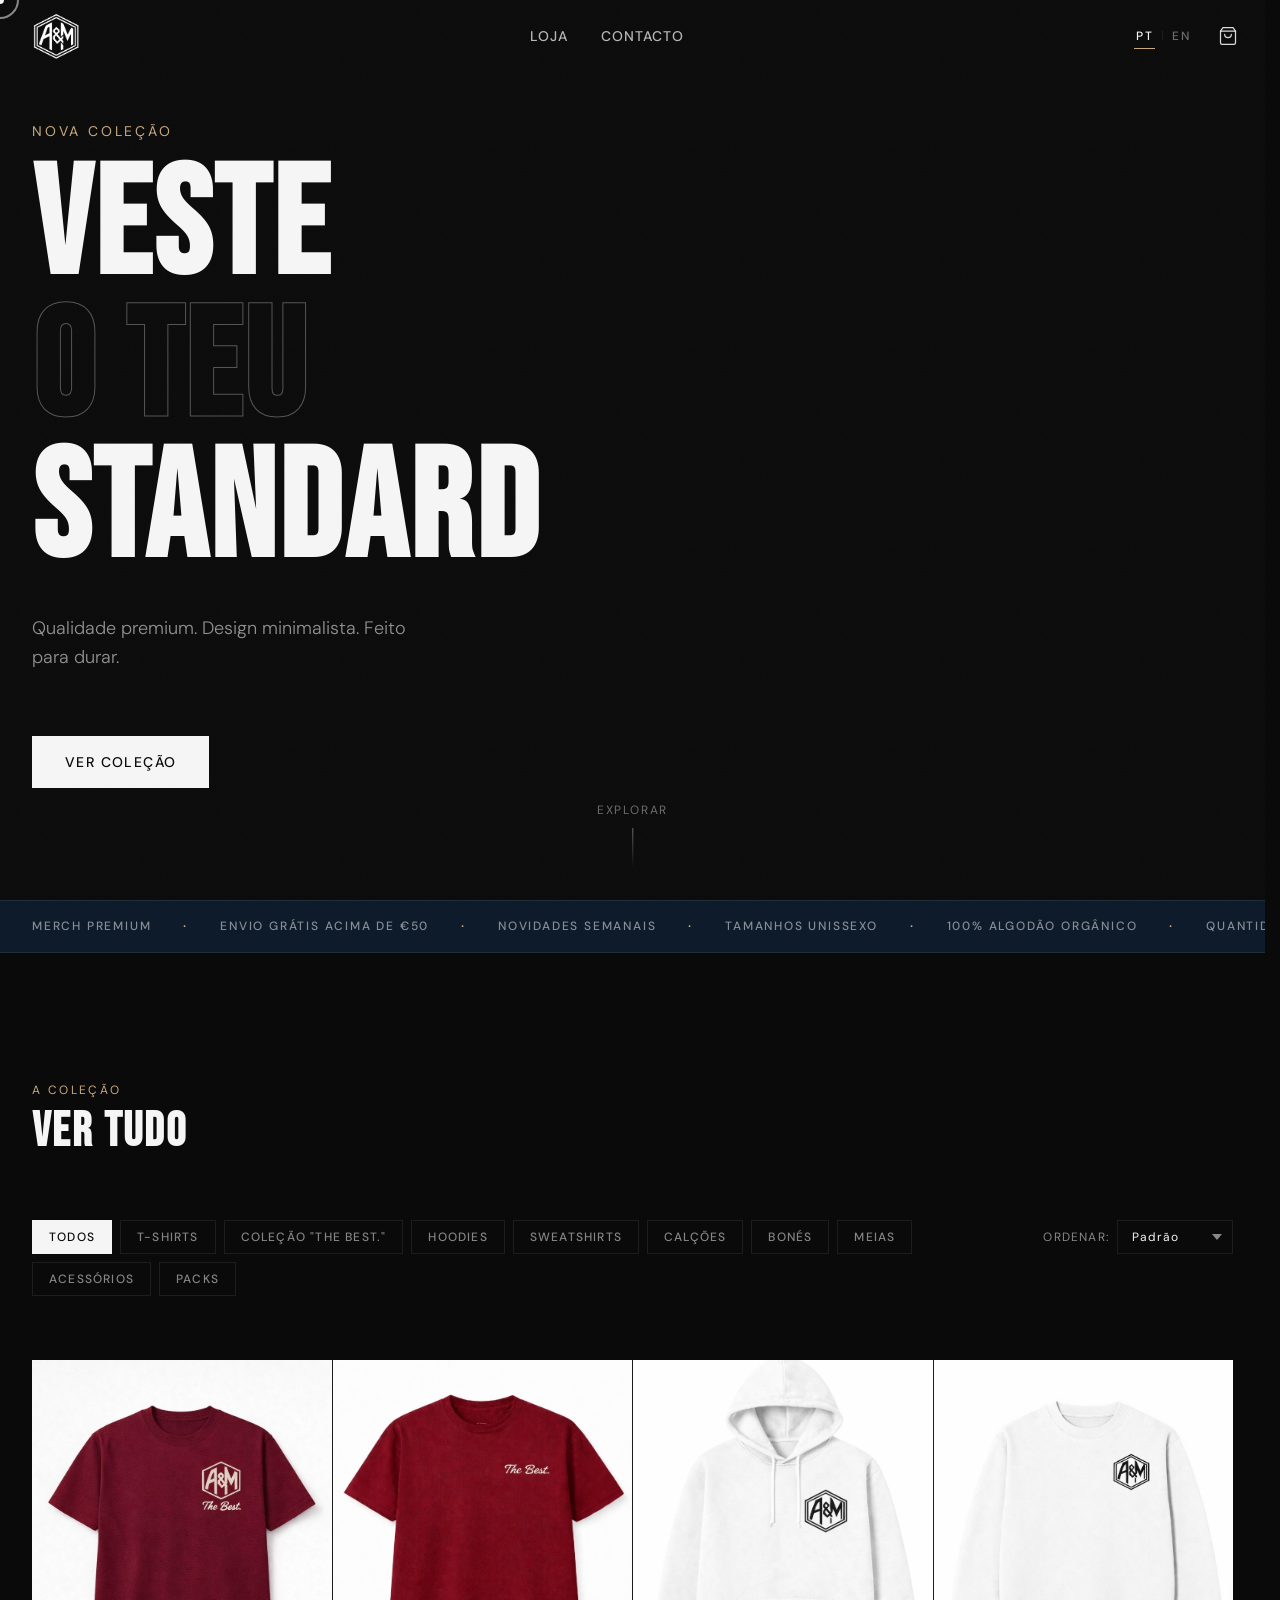
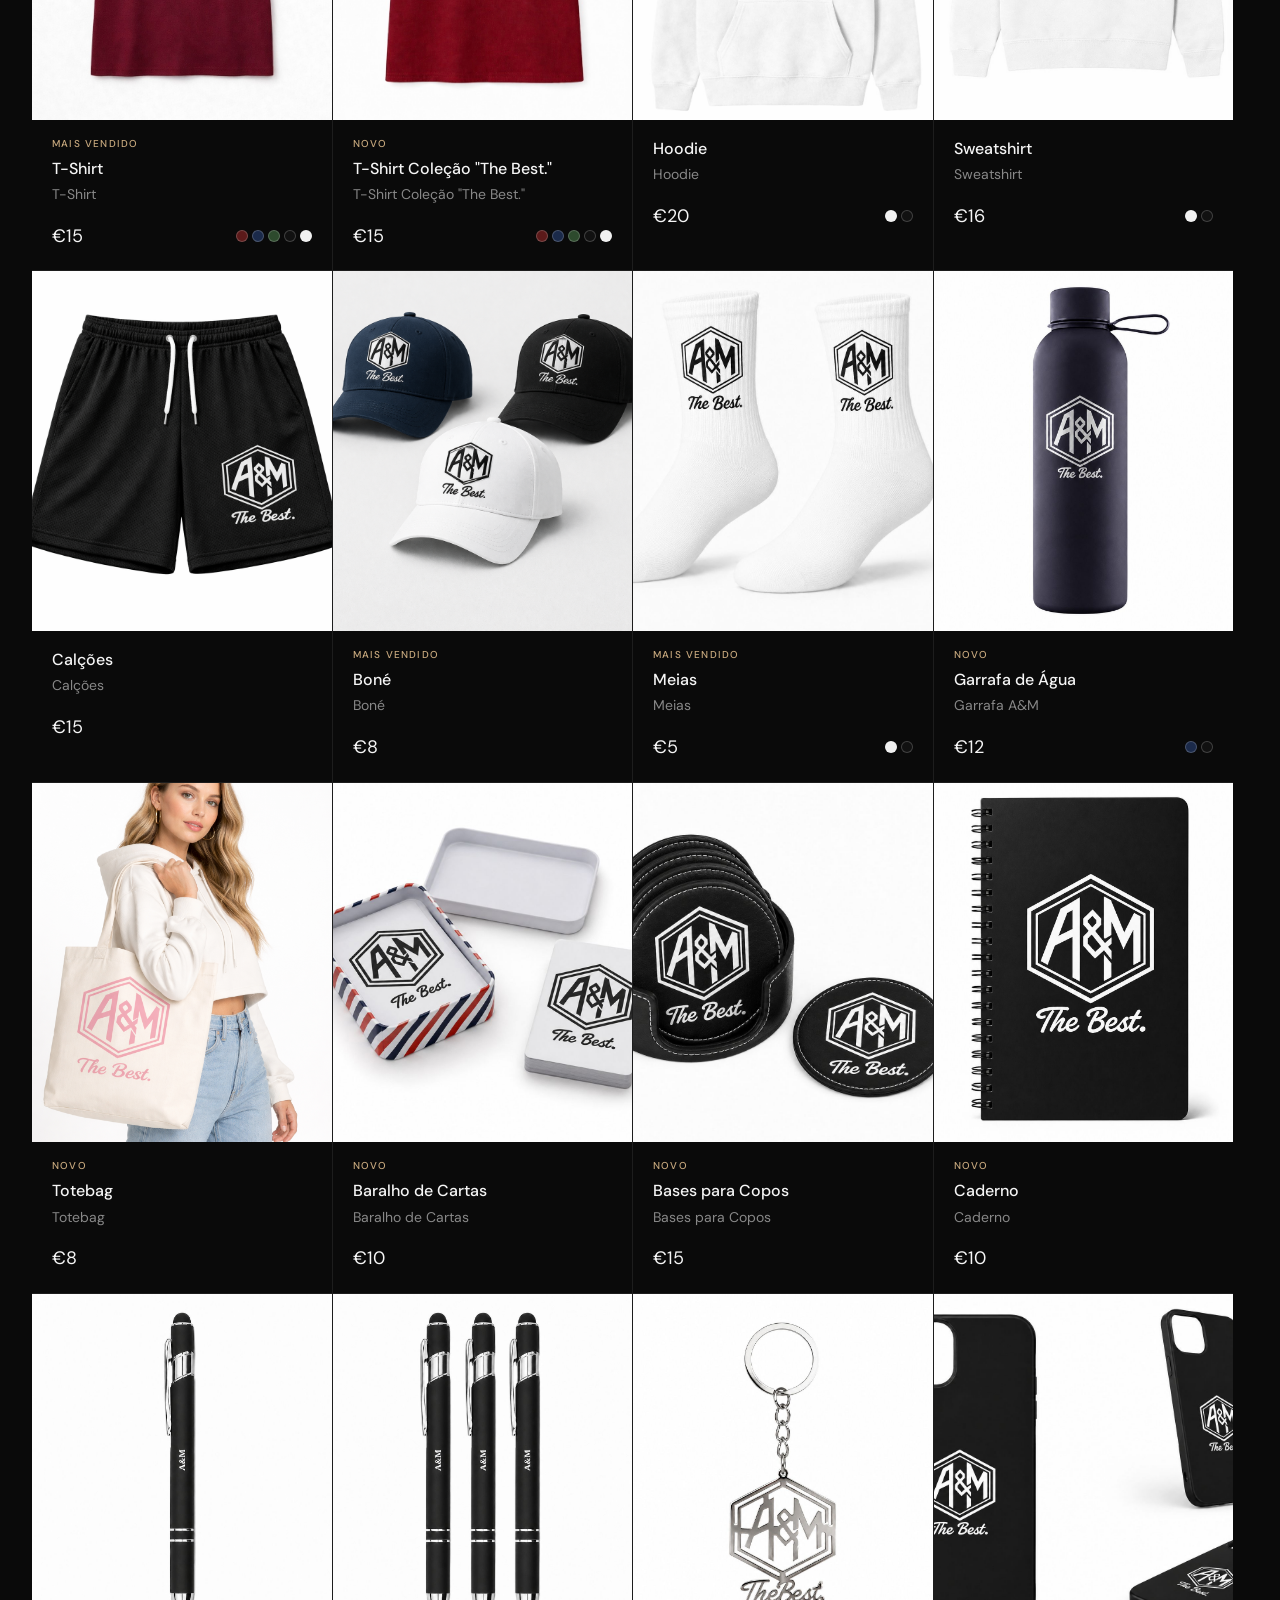
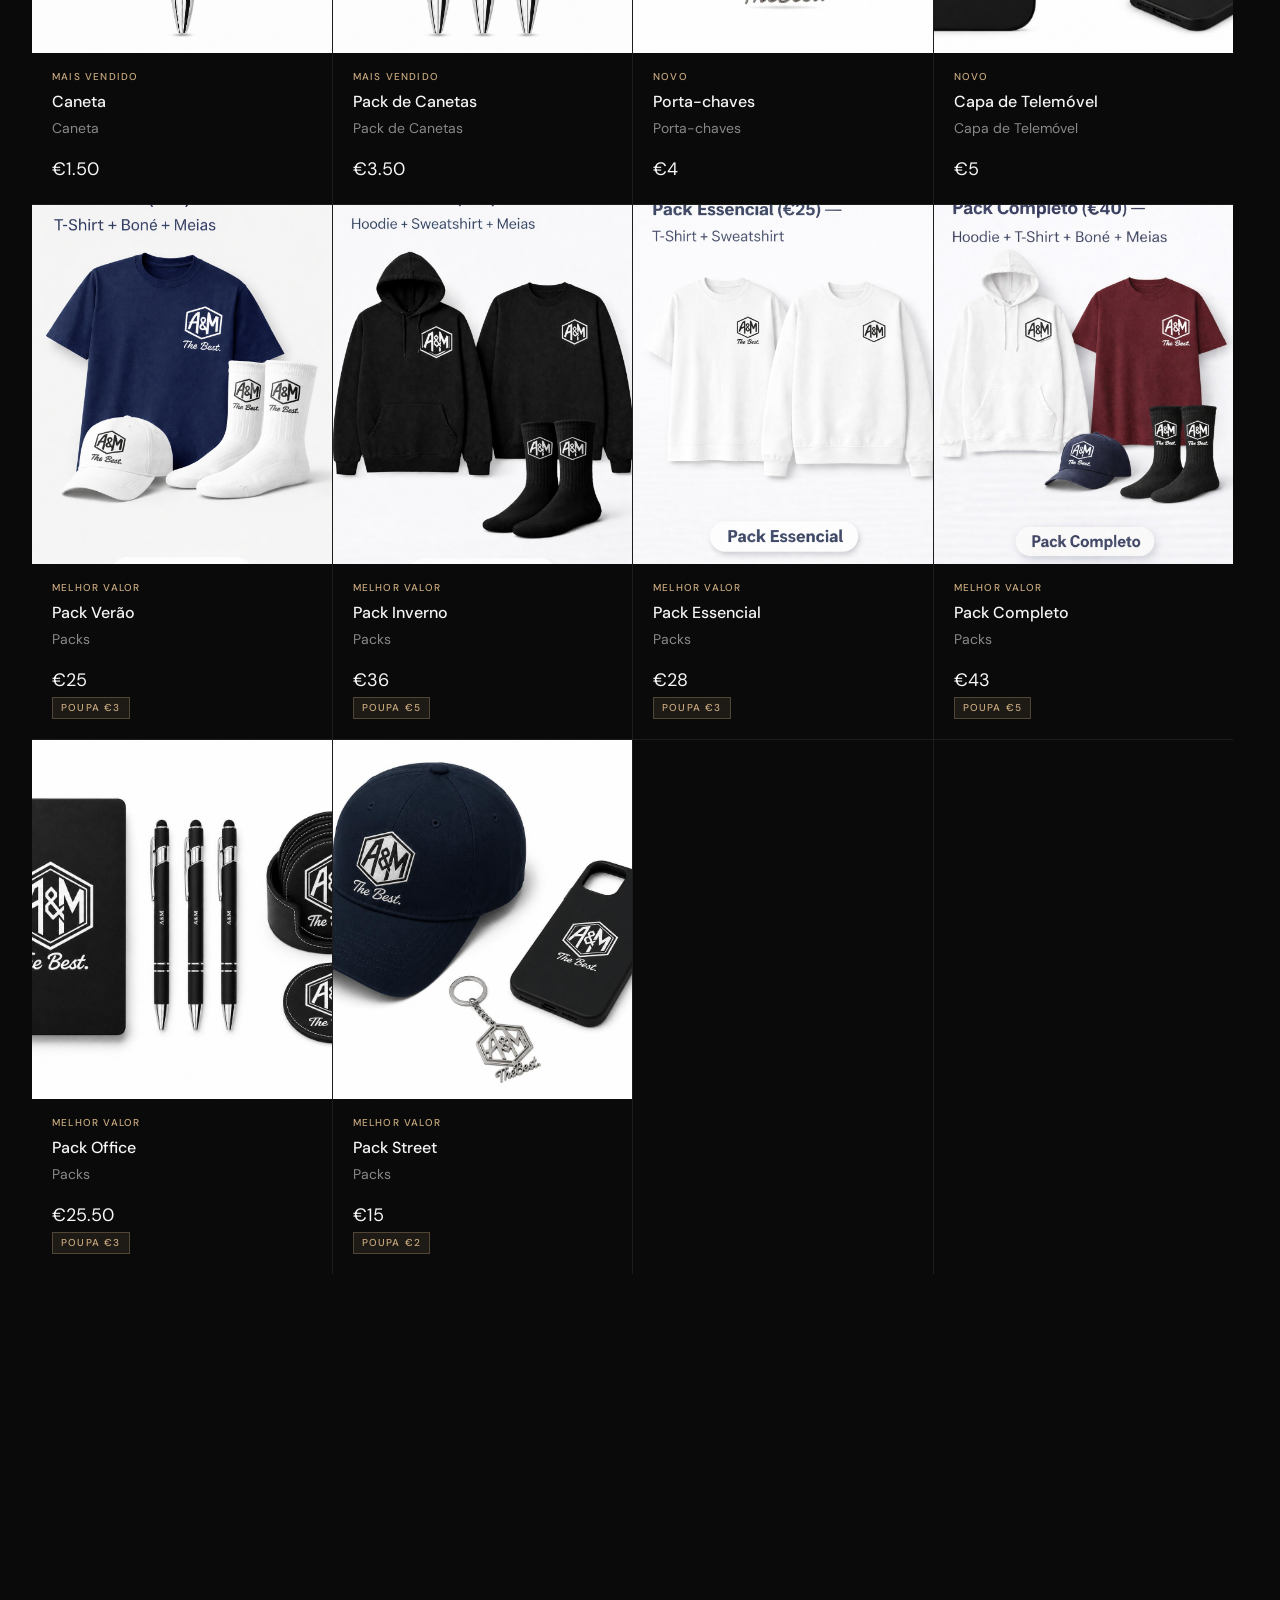
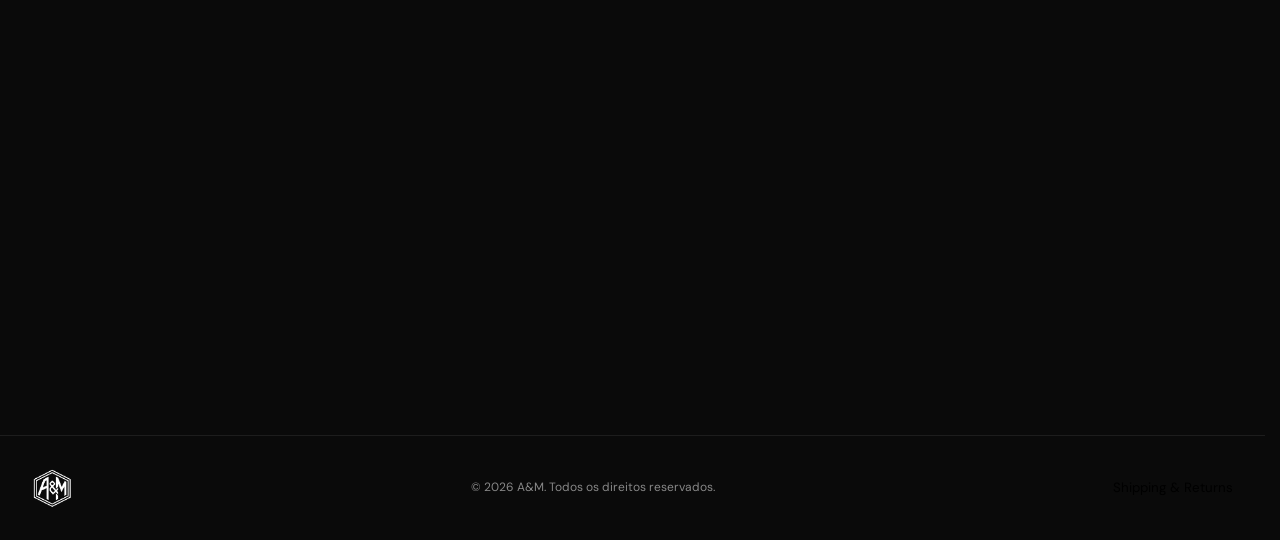
==== commit 429718ba: "Update index.html" ====
--- a/index.html
+++ b/index.html
@@ -271,9 +271,7 @@
       </div>
       <p class="footer__copy">© <span id="footerYear"></span> A&amp;M. <span data-i18n="footer.rights">All rights reserved.</span></p>
       <div class="footer__links">
-        <a href="#" data-i18n="footer.privacy">Privacy</a>
-        <a href="#" data-i18n="footer.shipping">Shipping</a>
-        <a href="#" data-i18n="footer.returns">Returns</a>
+        <button class="footer__link-btn" id="shippingReturnsBtn" data-i18n="footer.shippingReturns">Shipping &amp; Returns</button>
       </div>
     </div>
   </footer>
@@ -376,6 +374,49 @@
     </div>
   </div>
 
+  <!-- ============================================================
+    SHIPPING & RETURNS INFO MODAL
+    Opened from the footer link. Centered modal, same pattern as the
+    order modal. Content is informational and intentionally
+    non-committal (no fixed delivery days or guarantees).
+  ============================================================ -->
+  <div class="modal modal--order" id="infoModal" aria-hidden="true">
+    <div class="modal__backdrop" id="infoBackdrop"></div>
+    <div class="modal__panel modal__panel--center">
+      <button class="modal__close" id="infoClose" aria-label="Close">
+        <svg width="20" height="20" viewBox="0 0 20 20" fill="none">
+          <path d="M2 2L18 18M18 2L2 18" stroke="currentColor" stroke-width="1.5"/>
+        </svg>
+      </button>
+
+      <div class="info-modal">
+        <p class="modal__family" data-i18n="info.eyebrow">Good to know</p>
+        <h2 class="modal__title" data-i18n="info.title">Shipping &amp; Returns</h2>
+
+        <div class="info-modal__section">
+          <h3 class="info-modal__heading" data-i18n="info.shippingHeading">Shipping</h3>
+          <p class="info-modal__text" data-i18n="info.shippingBody">
+            We ship across Portugal. Orders are prepared and sent once payment is confirmed, and we'll keep you updated by email along the way. Shipping is free on orders over €50.
+          </p>
+        </div>
+
+        <div class="info-modal__section">
+          <h3 class="info-modal__heading" data-i18n="info.returnsHeading">Returns</h3>
+          <p class="info-modal__text" data-i18n="info.returnsBody">
+            If something isn't right with your order, get in touch within a reasonable time of receiving it and we'll do our best to sort it out. Items should be unused and in their original condition.
+          </p>
+        </div>
+
+        <div class="info-modal__section">
+          <h3 class="info-modal__heading" data-i18n="info.contactHeading">Questions?</h3>
+          <p class="info-modal__text" data-i18n="info.contactBody">
+            For anything about your order, reach us through the contact form or by email and we'll get back to you.
+          </p>
+        </div>
+      </div>
+    </div>
+  </div>
+
   <script src="js/main.js"></script>
 </body>
 </html>
--- a/css/style.css
+++ b/css/style.css
@@ -1036,12 +1036,80 @@
 .size-btn:hover,
 .size-btn.selected { border-color: var(--color-white); color: var(--color-white); background: rgba(255,255,255,0.08); }
 
+/*
+  Two-step size picker (phone case): a row of generation buttons, then a
+  revealed row of model variants below it.
+  
+  - .modal__size-groups: the generation buttons (iPhone 16, 15, …)
+  - .modal__sizes-variants: the variant row, revealed after a generation
+    is picked. Separated visually with a top border + padding so it reads
+    as a distinct second step.
+  - A selected generation button uses the accent colour to distinguish it
+    from a selected model (white), so it's clear which is the "category"
+    and which is the final pick.
+*/
+.modal__size-groups {
+  display: flex;
+  flex-wrap: wrap;
+  gap: 8px;
+}
+
+.size-btn--group.selected {
+  border-color: var(--color-accent);
+  color: var(--color-accent);
+  background: rgba(200,169,126,0.1);
+}
+
+.modal__sizes-variants {
+  margin-top: 12px;
+  padding-top: 12px;
+  border-top: 1px solid var(--color-border);
+}
+
+/* The variant row starts hidden; this ensures [hidden] beats the flex display */
+.modal__sizes-variants[hidden] { display: none; }
+
+/*
+  Shipping/perks note under the Add to Cart button.
+  
+  Framed as a subtle callout box (not fine print) so the free-shipping and
+  free-pen perks actually get noticed. Uses the brand accent gold at low
+  opacity for the background + border, with a small gift/truck glyph.
+  Each perk sits on its own line for legibility.
+  
+  ★ TWEAK GUIDE:
+  background / border alpha → how prominent the box is
+  --perk-icon color → the leading mark on each line
+*/
 .modal__shipping-note {
-  font-size: var(--text-xs);
-  color: var(--color-grey);
   margin-top: var(--space-sm);
-  text-align: center;
-  letter-spacing: 0.03em;
+  padding: 12px 16px;
+  background: rgba(200, 169, 126, 0.08);
+  border: 1px solid rgba(200, 169, 126, 0.25);
+  border-radius: 2px;
+  display: flex;
+  flex-direction: column;
+  gap: 6px;
+}
+
+.modal__shipping-note .perk {
+  display: flex;
+  align-items: center;
+  gap: 8px;
+  font-size: var(--text-sm);
+  color: rgba(255, 255, 255, 0.85);
+  letter-spacing: 0.01em;
+  line-height: 1.3;
+}
+
+/* The leading mark (• rendered as a small accent dot) */
+.modal__shipping-note .perk::before {
+  content: "";
+  width: 6px;
+  height: 6px;
+  border-radius: 50%;
+  background: var(--color-accent);
+  flex-shrink: 0;
 }
 
 
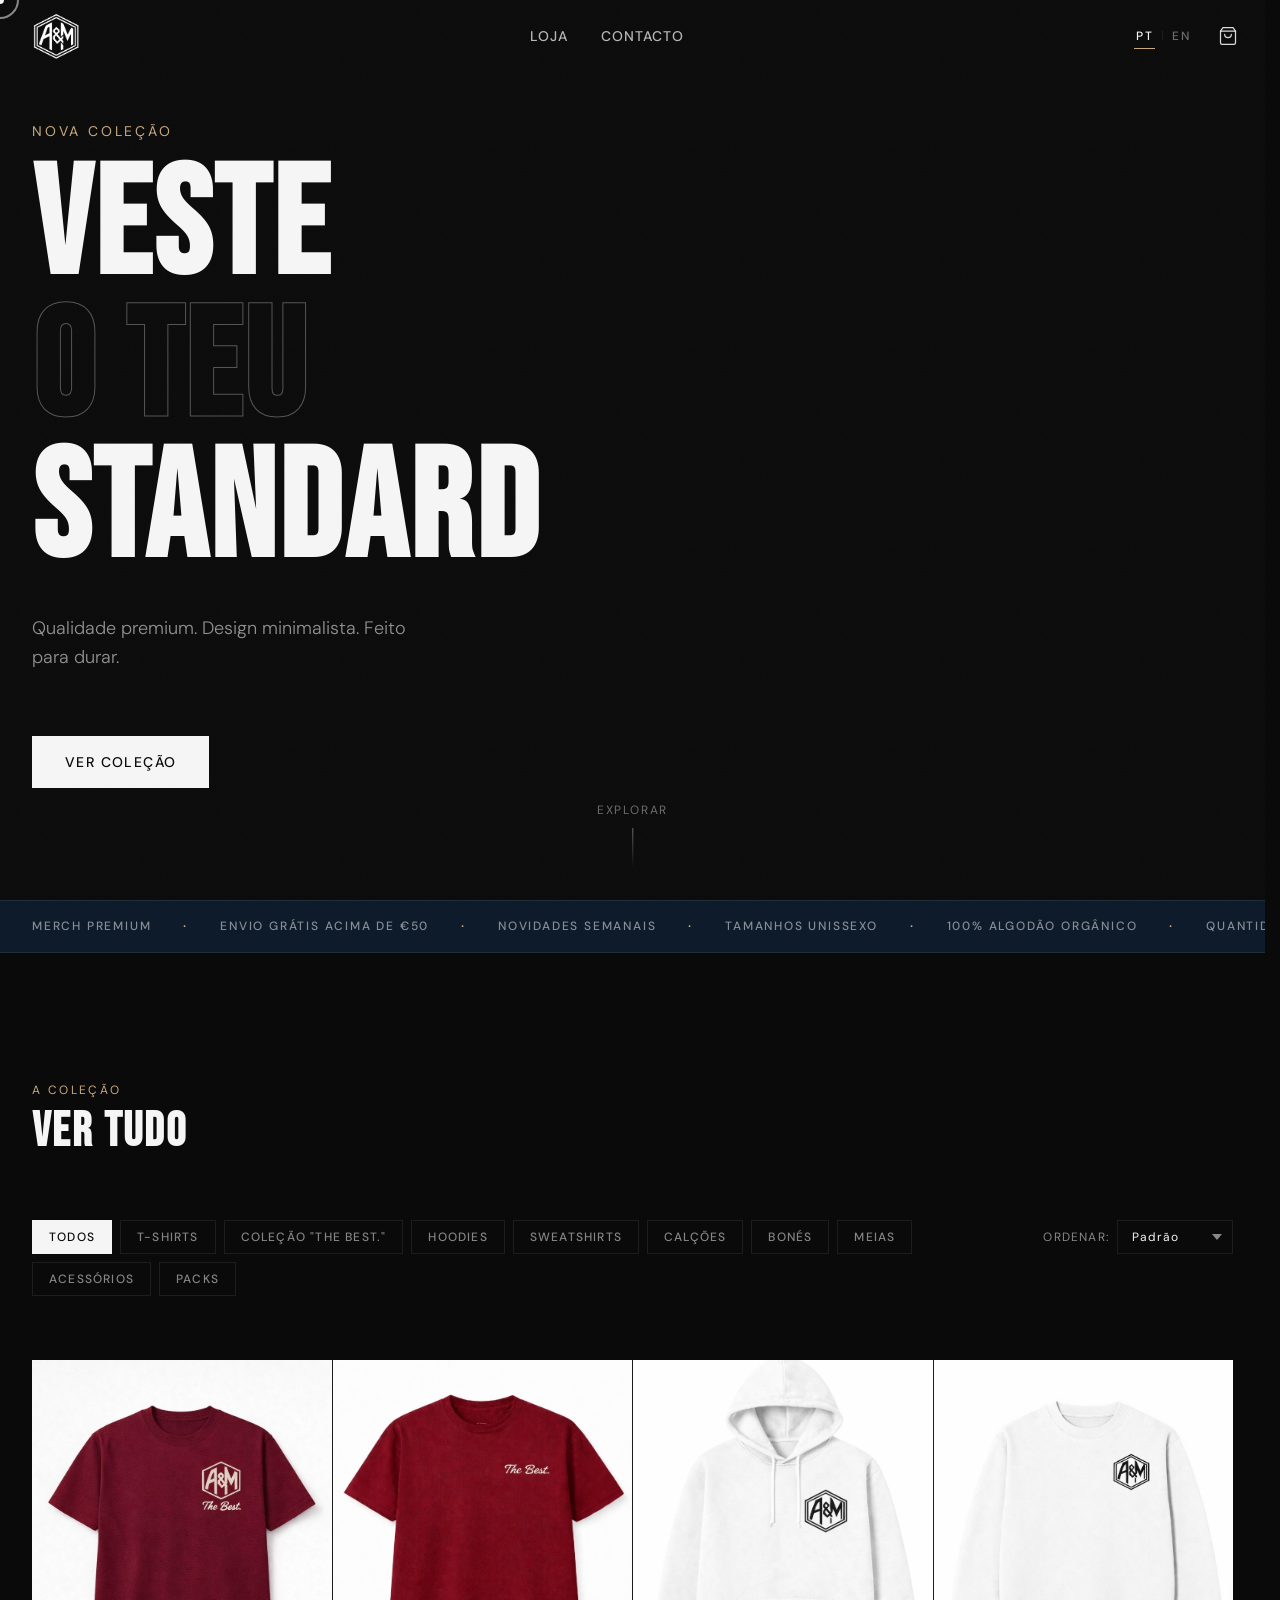
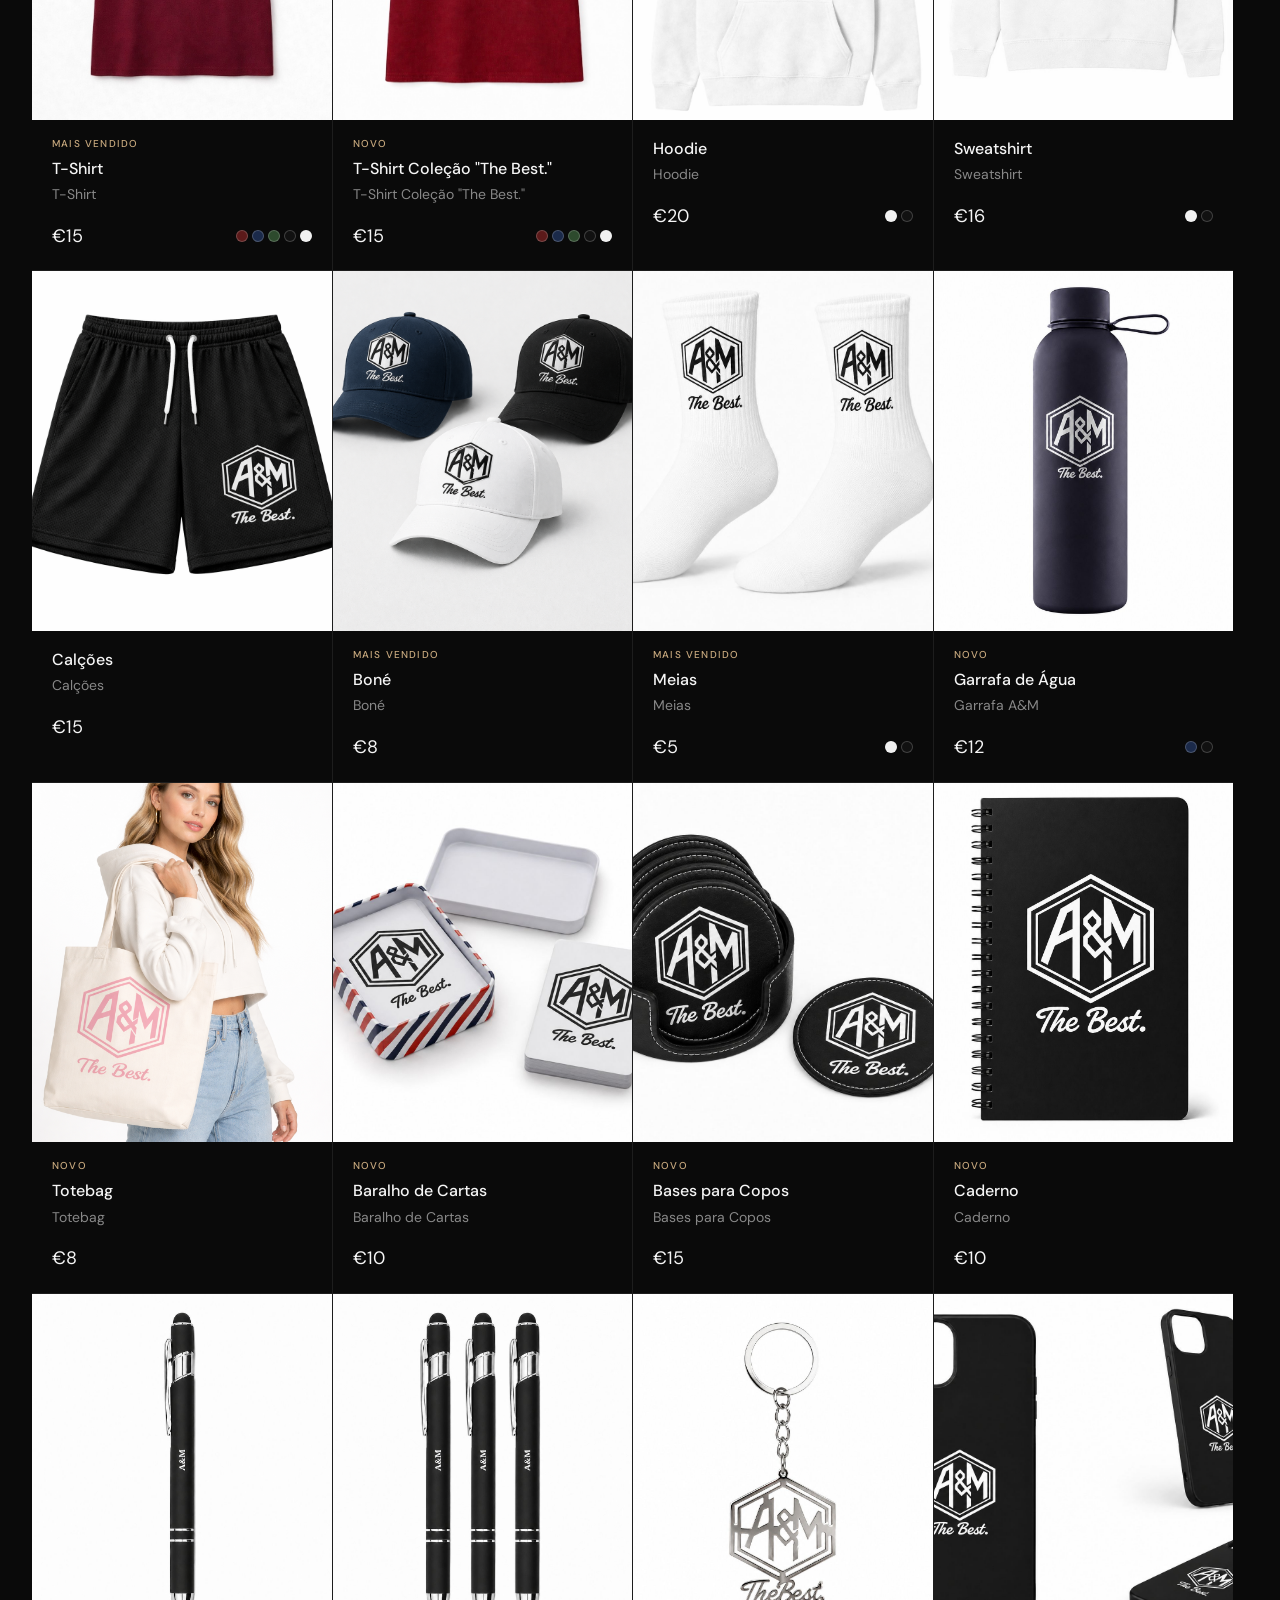
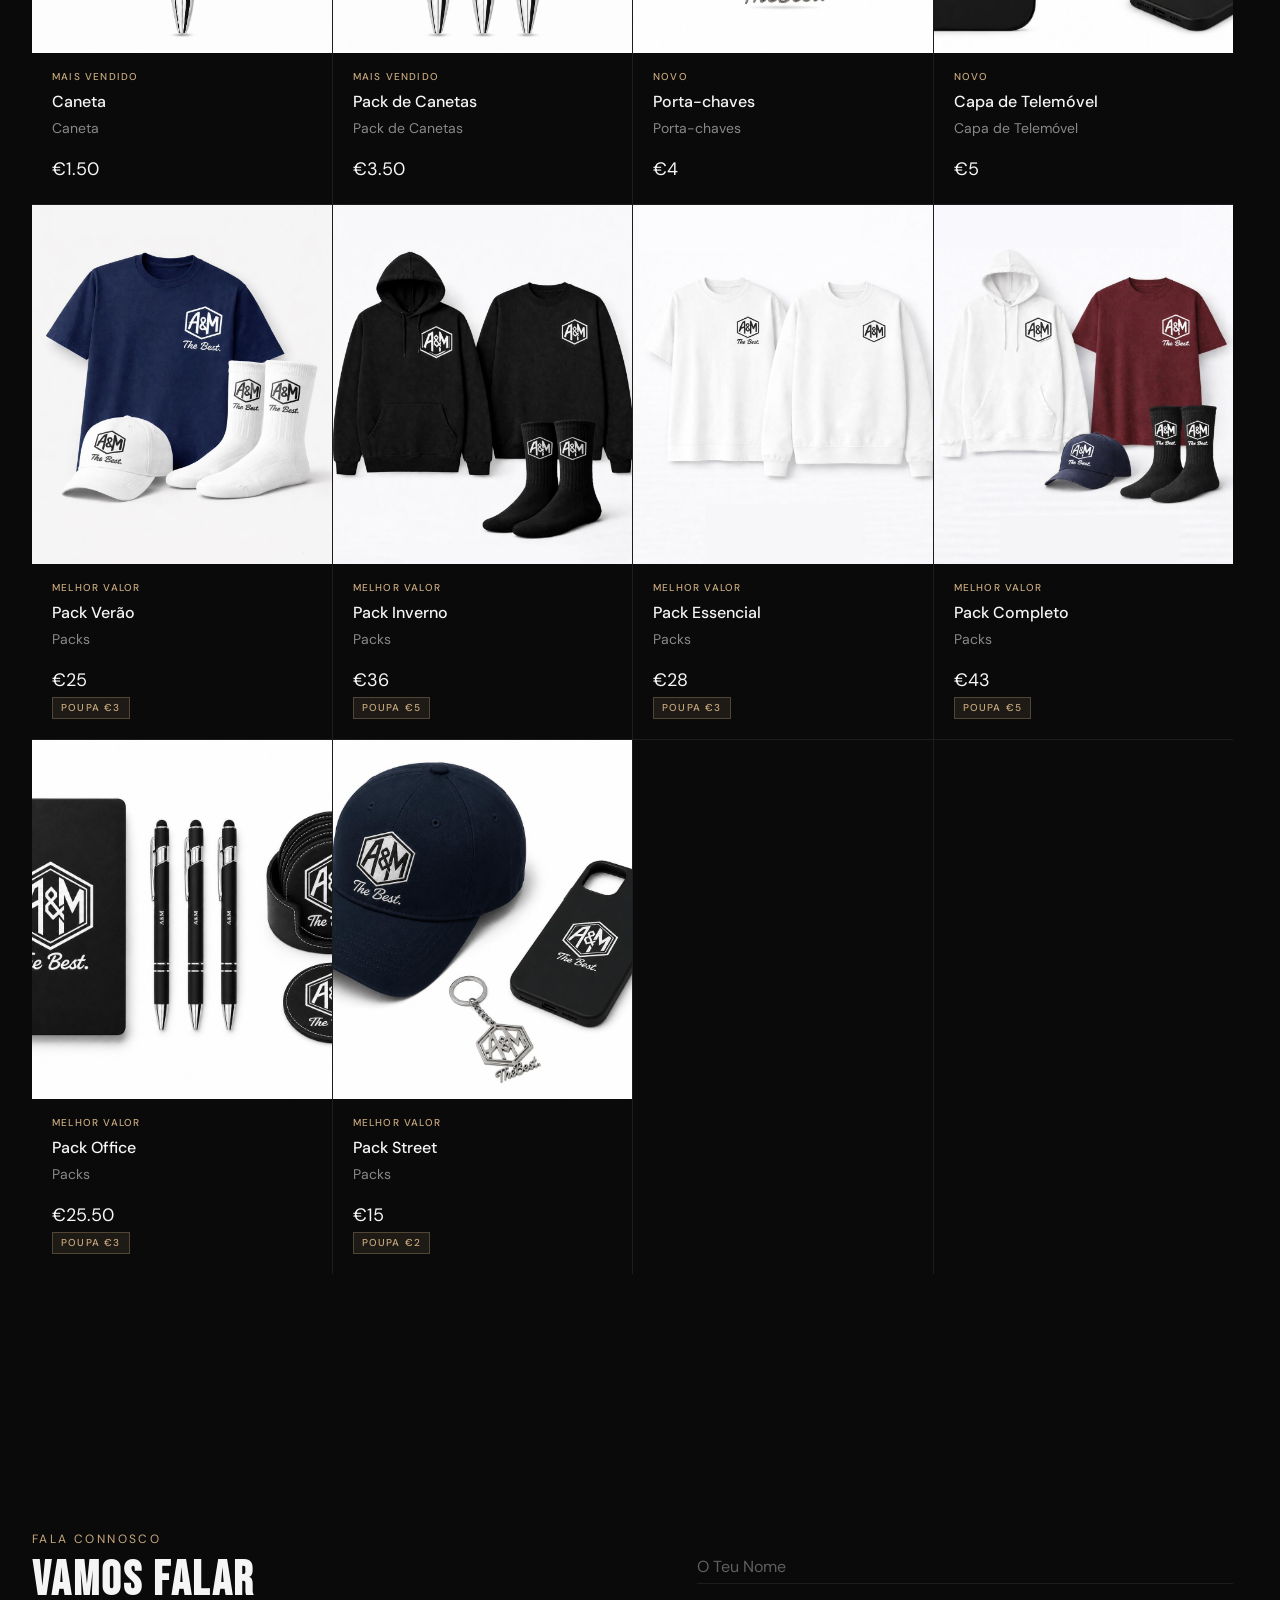
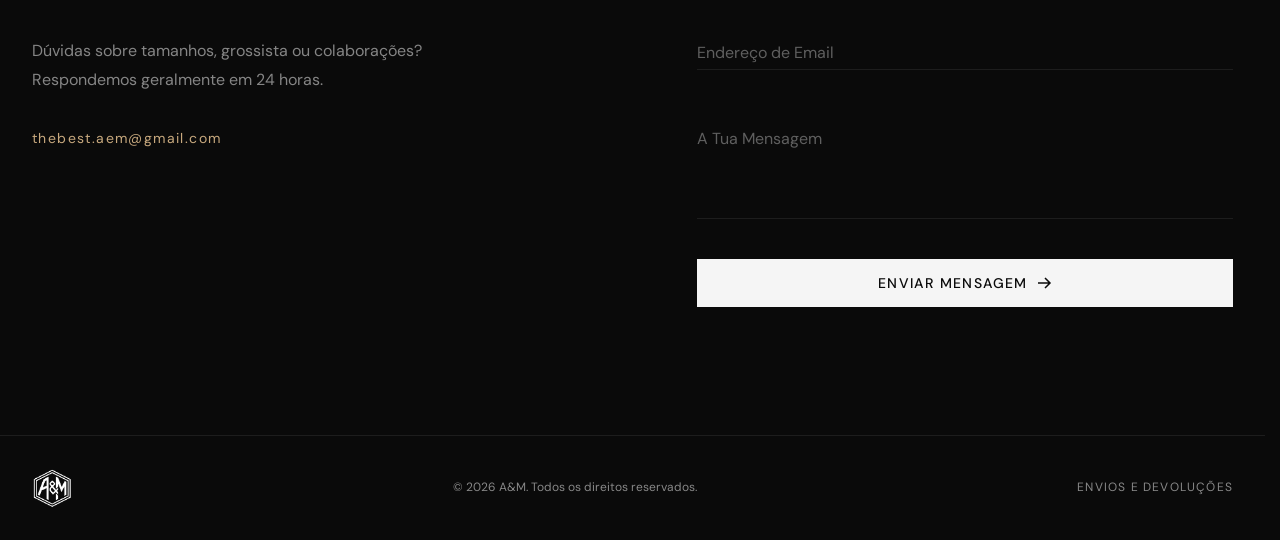
==== commit fbd7bfcb: "Update index.html" ====
--- a/index.html
+++ b/index.html
@@ -297,6 +297,9 @@
 
       <!-- JS injects cart line items here -->
       <div class="cart__items" id="cartItems"></div>
+
+      <!-- Perks nudge — sits just above the footer divider. Shown by JS when total qualifies. -->
+      <div class="cart__perks" id="cartPerks" hidden></div>
 
       <!-- Footer: total + checkout button. Hidden when cart is empty. -->
       <footer class="cart__footer" id="cartFooter">
--- a/css/style.css
+++ b/css/style.css
@@ -1228,6 +1228,55 @@
 
 .footer__links a:hover { color: var(--color-white); }
 
+/*
+  Footer link rendered as a <button> (opens the Shipping & Returns modal).
+  Styled to look identical to the anchor links — no button chrome.
+*/
+.footer__link-btn {
+  background: none;
+  border: none;
+  padding: 0;
+  margin: 0;
+  font: inherit;
+  letter-spacing: inherit;
+  text-transform: inherit;
+  color: var(--color-grey);
+  cursor: none;
+  transition: color var(--duration-fast);
+}
+
+.footer__link-btn:hover { color: var(--color-white); }
+
+/*
+  Shipping & Returns info modal content.
+  Sits inside the shared .modal__panel--center container, so it inherits
+  the centered panel, padding via .order spacing isn't applied here — we
+  add our own padding to match.
+*/
+.info-modal {
+  padding: var(--space-lg) var(--space-md);
+}
+
+.info-modal__section {
+  margin-top: var(--space-md);
+}
+
+.info-modal__heading {
+  font-family: var(--font-body);
+  font-size: var(--text-sm);
+  font-weight: 700;
+  letter-spacing: 0.08em;
+  text-transform: uppercase;
+  color: var(--color-accent);
+  margin-bottom: 6px;
+}
+
+.info-modal__text {
+  font-size: var(--text-sm);
+  line-height: 1.7;
+  color: rgba(255, 255, 255, 0.7);
+}
+
 
 /* ================================================================
    13. SCROLL REVEAL ANIMATIONS
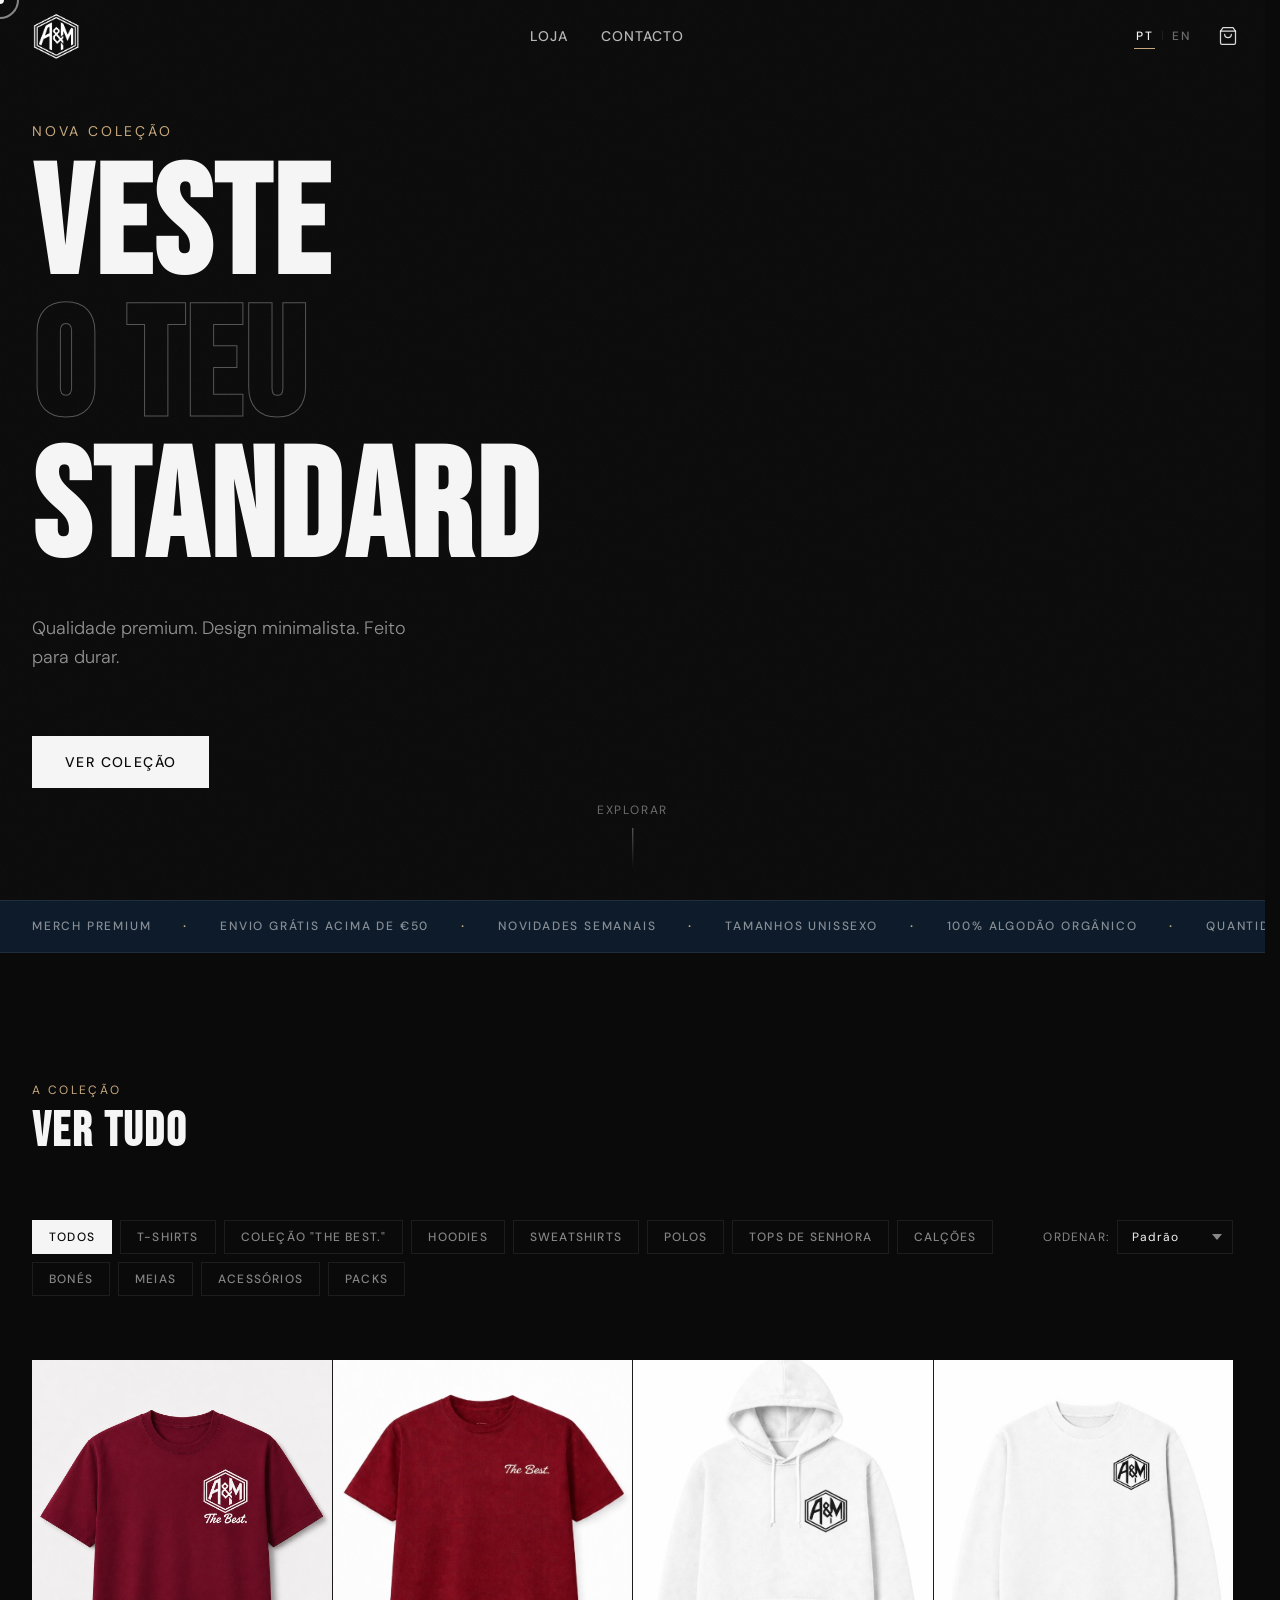
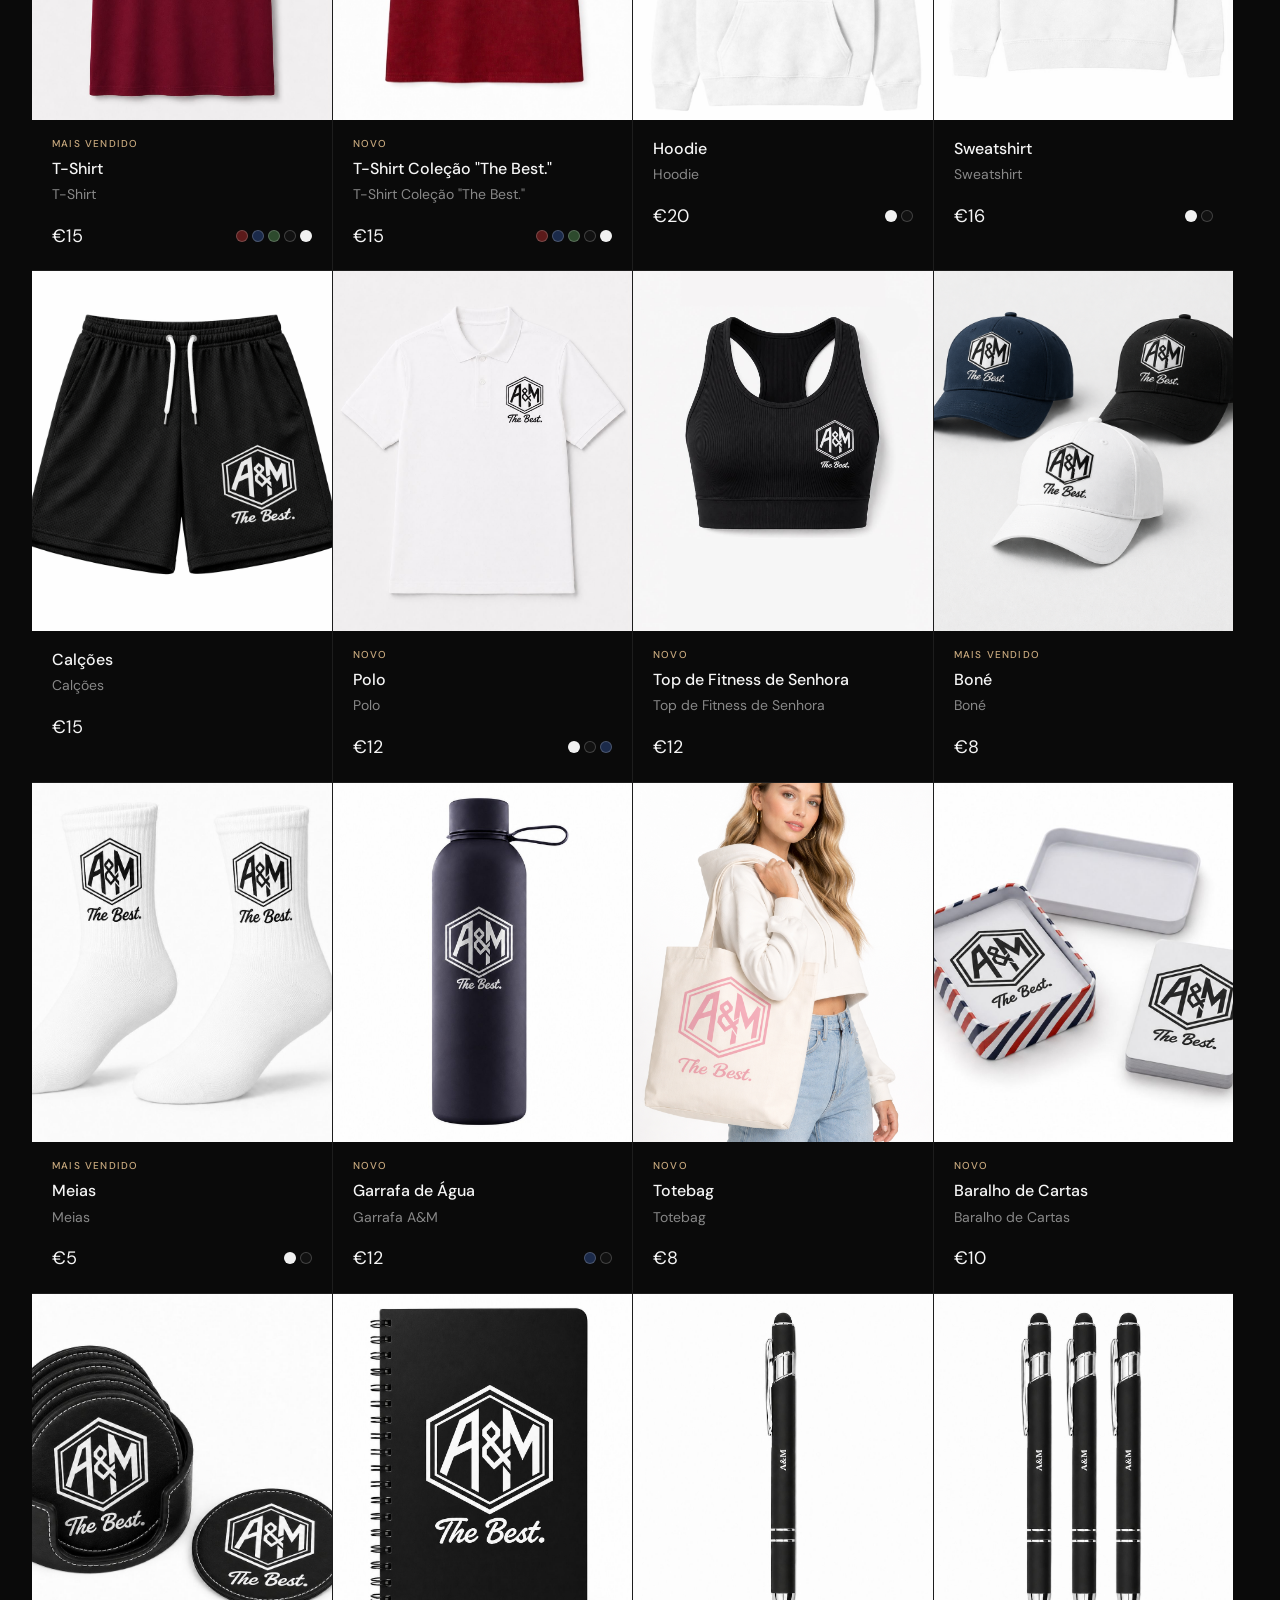
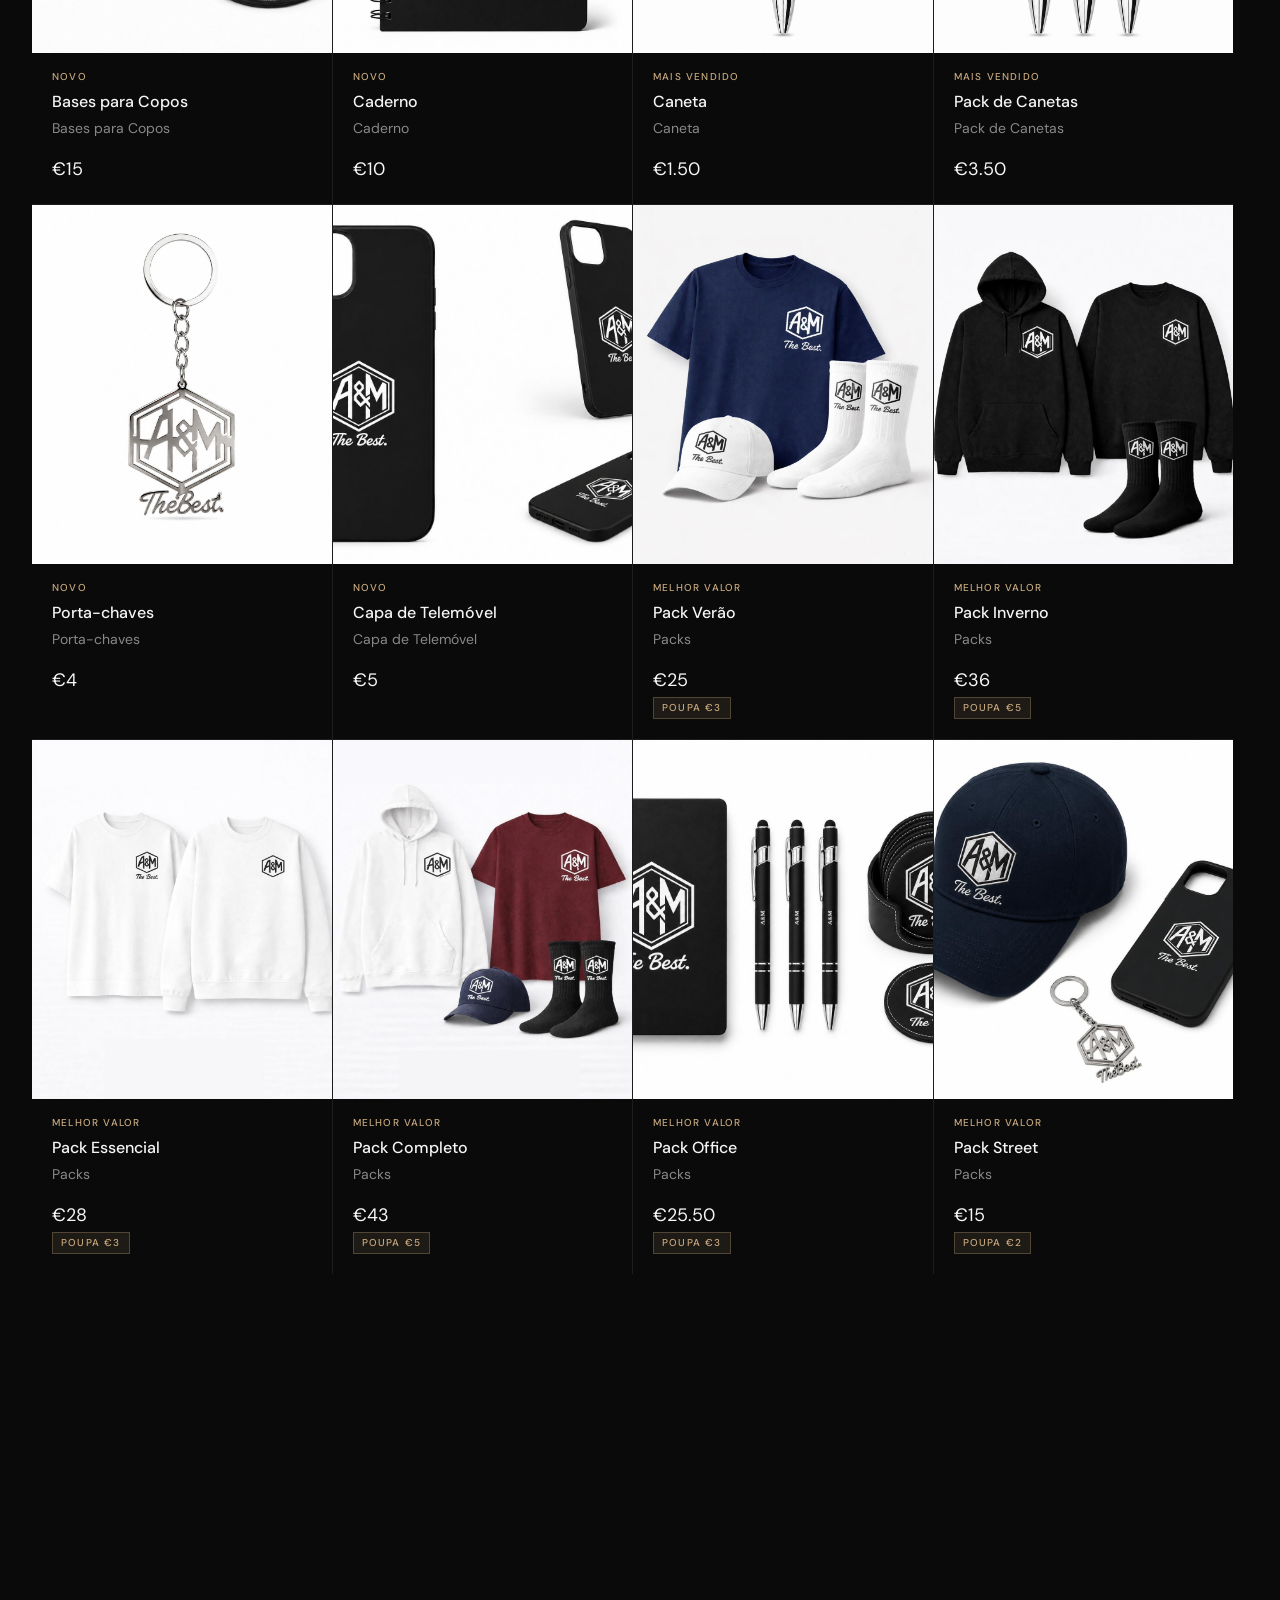
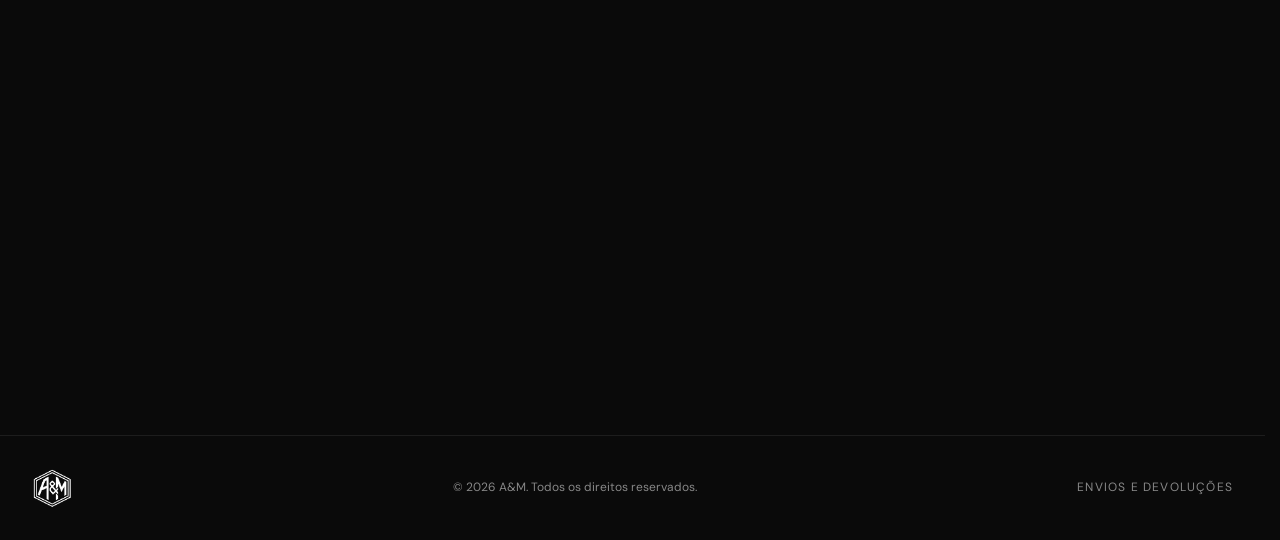
==== commit 253f48a6: "Update index.html" ====
--- a/index.html
+++ b/index.html
@@ -1,40 +1,28 @@
 <!DOCTYPE html>
 <html lang="pt" data-lang="pt">
 <head>
-  <!-- ============================================================
-    HEAD
-    - charset: ensures special characters (ã, ç, €) display correctly
-    - viewport: makes the site responsive on all screen sizes
-    - title: shown on the browser tab
-    - Google Fonts: Bebas Neue (headlines) + DM Sans (body text)
-    - style.css: our main stylesheet
-  ============================================================ -->
-  <meta charset="UTF-8" />
-  <meta name="viewport" content="width=device-width, initial-scale=1.0" />
+  
+  <meta charset="UTF-8">
+  <meta name="viewport" content="width=device-width,initial-scale=1">
   <title>A&amp;M — Premium Merch</title>
 
-  <link rel="preconnect" href="https://fonts.googleapis.com" />
-  <link rel="preconnect" href="https://fonts.gstatic.com" crossorigin />
-  <link href="https://fonts.googleapis.com/css2?family=Bebas+Neue&family=DM+Sans:ital,opsz,wght@0,9..40,300;0,9..40,400;0,9..40,500;1,9..40,300&display=swap" rel="stylesheet" />
-
-  <link rel="stylesheet" href="css/style.css" />
+  <link rel="preconnect" href="https://fonts.googleapis.com">
+  <link rel="preconnect" href="https://fonts.gstatic.com" crossorigin>
+  <link href="https://fonts.googleapis.com/css2?family=Bebas+Neue&family=DM+Sans:ital,opsz,wght@0,9..40,300;0,9..40,400;0,9..40,500;1,9..40,300&display=swap" rel="stylesheet">
+
+  <link rel="stylesheet" href="css/style.css">
 </head>
 
 <body>
 
-  <!-- Custom cursor (two layers: dot + ring) -->
+  
   <div class="cursor" id="cursor"></div>
   <div class="cursor-follower" id="cursorFollower"></div>
 
-  <!-- ============================================================
-    NAVIGATION
-    Logo image: put logo.png in the root folder (next to index.html).
-    Language switcher buttons call setLanguage() in main.js.
-    Cart button opens the shopping cart side panel.
-  ============================================================ -->
+  
   <nav class="nav" id="mainNav">
     <a href="#hero" class="nav__logo-link">
-      <img src="logo.png" alt="A&amp;M" class="nav__logo-img" />
+      <img src="logo.png" alt="A&amp;M" class="nav__logo-img">
     </a>
     <ul class="nav__links">
       <li><a href="#products" data-i18n="nav.shop">Shop</a></li>
@@ -48,7 +36,7 @@
         <button class="lang-btn" data-lang="en">EN</button>
       </div>
 
-      <!-- Cart button — shows item count badge when items are added -->
+      
       <button class="cart-btn" id="cartBtn" aria-label="Open cart">
         <svg width="20" height="20" viewBox="0 0 24 24" fill="none" stroke="currentColor" stroke-width="1.5" stroke-linecap="round" stroke-linejoin="round">
           <path d="M6 2L3 6v14a2 2 0 0 0 2 2h14a2 2 0 0 0 2-2V6l-3-4z"/>
@@ -60,46 +48,16 @@
     </div>
   </nav>
 
-  <!-- ============================================================
-    HERO SECTION
+  
+  <section class="hero" id="hero">
+    <video class="hero__video" id="heroVideo" autoplay muted loop playsinline preload="auto" poster="images/hero-poster.jpg">
+      
+      <source id="heroVideoSource" src="images/main.mp4" type="video/mp4">
+    </video>
+
     
-    Background: a looping video. Different source files for mobile vs desktop
-    so the mobile crop/aspect is right.
+    <div class="hero__overlay"></div>
     
-    File mapping:
-      images/main.mp4         — desktop
-      images/main_mobile.mp4  — mobile portrait
-    
-    The right source is chosen by JS (initHeroVideo in main.js) based on
-    viewport width, because the <source media="..."> attribute is poorly
-    and inconsistently supported on <video> elements across browsers.
-    JS sets the source reliably before the video loads.
-    
-    The <video> attributes:
-      autoplay  — starts immediately
-      muted     — required for autoplay in modern browsers
-      loop      — restarts when it ends
-      playsinline — prevents fullscreen on mobile Safari
-      preload="auto" — starts loading immediately
-    
-    If the video fails to load, the fallback colour from .hero
-    background still shows underneath.
-  ============================================================ -->
-  <section class="hero" id="hero">
-    <video
-      class="hero__video"
-      id="heroVideo"
-      autoplay muted loop playsinline preload="auto"
-      poster="images/hero-poster.jpg"
-    >
-      <!-- src is set by initHeroVideo() in main.js based on viewport width.
-           This default points to desktop so the video still works if JS fails. -->
-      <source id="heroVideoSource" src="images/main.mp4" type="video/mp4" />
-    </video>
-
-    <!-- Dark gradient overlay — keeps text legible over any video frame -->
-    <div class="hero__overlay"></div>
-    <!-- Film grain texture on top -->
     <div class="grain"></div>
     <div class="hero__content">
       <p class="hero__eyebrow" data-reveal data-i18n="hero.eyebrow">New Season Drop</p>
@@ -119,7 +77,7 @@
     </div>
   </section>
 
-  <!-- Scrolling ticker between hero and products -->
+  
   <div class="marquee" aria-hidden="true">
     <div class="marquee__track">
       <div class="marquee__content">
@@ -153,48 +111,40 @@
     </div>
   </div>
 
-  <!-- ============================================================
-    PRODUCTS SECTION
-    Filter buttons are grouped by the new product families.
-    JS injects product cards into #productGrid.
-    
-    FILTER CATEGORIES (data-filter must match product.category in main.js):
-      all | tshirt | tshirt-nolog | hoodie | sweatshirt |
-      shorts | cap | socks | accessories | pack
-  ============================================================ -->
+  
   <section class="section products" id="products">
     <div class="section__header" data-reveal>
       <p class="section__eyebrow" data-i18n="products.eyebrow">The Collection</p>
-      <h2 class="section__title"  data-i18n="products.title">Shop Everything</h2>
-    </div>
-
-    <!-- Filter + Sort bar -->
+      <h2 class="section__title" data-i18n="products.title">Shop Everything</h2>
+    </div>
+
+    
     <div class="products__toolbar" data-reveal>
-      <!-- Category filters -->
+      
       <div class="products__filters">
-        <button class="filter-btn active" data-filter="all"          data-i18n="filter.all">All</button>
-        <button class="filter-btn"        data-filter="tshirt"       data-i18n="filter.tshirt">T-Shirts</button>
-        <button class="filter-btn"        data-filter="tshirt-nolog" data-i18n="filter.tshirt-nolog">"The Best." Collection</button>
-        <button class="filter-btn"        data-filter="hoodie"       data-i18n="filter.hoodie">Hoodies</button>
-        <button class="filter-btn"        data-filter="sweatshirt"   data-i18n="filter.sweatshirt">Sweatshirts</button>
-        <button class="filter-btn"        data-filter="shorts"       data-i18n="filter.shorts">Shorts</button>
-        <button class="filter-btn"        data-filter="cap"          data-i18n="filter.cap">Caps</button>
-        <button class="filter-btn"        data-filter="socks"        data-i18n="filter.socks">Socks</button>
-        <button class="filter-btn"        data-filter="accessories"  data-i18n="filter.accessories">Accessories</button>
-        <button class="filter-btn"        data-filter="pack"         data-i18n="filter.pack">Packs</button>
-      </div>
-
-      <!-- Sort dropdown
-           JS listens to change on #sortSelect and re-orders visible cards.
-           data-i18n keys are on the <option> elements for translation. -->
+        <button class="filter-btn active" data-filter="all" data-i18n="filter.all">All</button>
+        <button class="filter-btn" data-filter="tshirt" data-i18n="filter.tshirt">T-Shirts</button>
+        <button class="filter-btn" data-filter="tshirt-nolog" data-i18n="filter.tshirt-nolog">"The Best." Collection</button>
+        <button class="filter-btn" data-filter="hoodie" data-i18n="filter.hoodie">Hoodies</button>
+        <button class="filter-btn" data-filter="sweatshirt" data-i18n="filter.sweatshirt">Sweatshirts</button>
+        <button class="filter-btn" data-filter="polo" data-i18n="filter.polo">Polos</button>
+        <button class="filter-btn" data-filter="womens-top" data-i18n="filter.womens-top">Women's Tops</button>
+        <button class="filter-btn" data-filter="shorts" data-i18n="filter.shorts">Shorts</button>
+        <button class="filter-btn" data-filter="cap" data-i18n="filter.cap">Caps</button>
+        <button class="filter-btn" data-filter="socks" data-i18n="filter.socks">Socks</button>
+        <button class="filter-btn" data-filter="accessories" data-i18n="filter.accessories">Accessories</button>
+        <button class="filter-btn" data-filter="pack" data-i18n="filter.pack">Packs</button>
+      </div>
+
+      
       <div class="products__sort">
         <label for="sortSelect" class="sort-label" data-i18n="sort.label">Sort:</label>
         <select id="sortSelect" class="sort-select">
-          <option value="default"      data-i18n="sort.default">Default</option>
-          <option value="name-asc"     data-i18n="sort.nameAsc">Name A→Z</option>
-          <option value="name-desc"    data-i18n="sort.nameDesc">Name Z→A</option>
-          <option value="price-asc"    data-i18n="sort.priceAsc">Price ↑</option>
-          <option value="price-desc"   data-i18n="sort.priceDesc">Price ↓</option>
+          <option value="default" data-i18n="sort.default">Default</option>
+          <option value="name-asc" data-i18n="sort.nameAsc">Name A→Z</option>
+          <option value="name-desc" data-i18n="sort.nameDesc">Name Z→A</option>
+          <option value="price-asc" data-i18n="sort.priceAsc">Price ↑</option>
+          <option value="price-desc" data-i18n="sort.priceDesc">Price ↓</option>
         </select>
       </div>
     </div>
@@ -202,12 +152,7 @@
     <div class="product-grid" id="productGrid"></div>
   </section>
 
-  <!-- ============================================================
-    PRODUCT MODAL
-    Slides in from the right on product click.
-    Content populated by openModal() in main.js.
-    Includes: image, color swatches, size selector, add to cart.
-  ============================================================ -->
+  
   <div class="modal" id="productModal" aria-hidden="true">
     <div class="modal__backdrop" id="modalBackdrop"></div>
     <div class="modal__panel" id="modalPanel">
@@ -220,14 +165,14 @@
     </div>
   </div>
 
-  <!-- Contact form — Formspree handles email delivery -->
+  
   <section class="section contact" id="contact">
     <div class="contact__inner">
       <div class="contact__text" data-reveal>
         <p class="section__eyebrow" data-i18n="contact.eyebrow">Get in Touch</p>
-        <h2 class="section__title"  data-i18n="contact.title">Let's Talk</h2>
-        <p class="contact__desc"    data-i18n="contact.desc">
-          Questions about sizing, wholesale, or collabs?<br />
+        <h2 class="section__title" data-i18n="contact.title">Let's Talk</h2>
+        <p class="contact__desc" data-i18n="contact.desc">
+          Questions about sizing, wholesale, or collabs?<br>
           We usually reply within 24 hours.
         </p>
         <div class="contact__detail">
@@ -237,12 +182,12 @@
 
       <form class="contact__form" id="contactForm" data-reveal>
         <div class="form-field">
-          <input type="text" id="fieldName" name="name" required autocomplete="off" />
+          <input type="text" id="fieldName" name="name" required autocomplete="off">
           <label for="fieldName" data-i18n="contact.name">Your Name</label>
           <div class="form-field__line"></div>
         </div>
         <div class="form-field">
-          <input type="email" id="fieldEmail" name="email" required autocomplete="off" />
+          <input type="email" id="fieldEmail" name="email" required autocomplete="off">
           <label for="fieldEmail" data-i18n="contact.email">Email Address</label>
           <div class="form-field__line"></div>
         </div>
@@ -267,7 +212,7 @@
   <footer class="footer">
     <div class="footer__inner">
       <div class="footer__brand">
-        <img src="logo.png" alt="A&amp;M" class="footer__logo" />
+        <img src="logo.png" alt="A&amp;M" class="footer__logo">
       </div>
       <p class="footer__copy">© <span id="footerYear"></span> A&amp;M. <span data-i18n="footer.rights">All rights reserved.</span></p>
       <div class="footer__links">
@@ -276,13 +221,7 @@
     </div>
   </footer>
 
-  <!-- ============================================================
-    SHOPPING CART PANEL
-    Slides in from the right when the cart button is clicked.
-    Contents are populated by renderCart() in main.js.
-    
-    Cart state is persisted in localStorage so items survive a refresh.
-  ============================================================ -->
+  
   <div class="cart" id="cartPanel" aria-hidden="true">
     <div class="cart__backdrop" id="cartBackdrop"></div>
     <aside class="cart__panel">
@@ -295,13 +234,13 @@
         </button>
       </header>
 
-      <!-- JS injects cart line items here -->
+      
       <div class="cart__items" id="cartItems"></div>
 
-      <!-- Perks nudge — sits just above the footer divider. Shown by JS when total qualifies. -->
+      
       <div class="cart__perks" id="cartPerks" hidden></div>
 
-      <!-- Footer: total + checkout button. Hidden when cart is empty. -->
+      
       <footer class="cart__footer" id="cartFooter">
         <div class="cart__total">
           <span data-i18n="cart.total">Total</span>
@@ -312,21 +251,14 @@
         </button>
       </footer>
 
-      <!-- Empty state — shown when no items in cart -->
+      
       <div class="cart__empty" id="cartEmpty">
         <p data-i18n="cart.empty">Your cart is empty.</p>
       </div>
     </aside>
   </div>
 
-  <!-- ============================================================
-    ORDER MODAL
-    Opens from the cart "Order by Email" button.
-    User fills name, phone, email, address.
-    On submit: opens their email app pre-filled with the order details
-    sent to thebest.aem@gmail.com via mailto:
-    Then the cart is emptied.
-  ============================================================ -->
+  
   <div class="modal modal--order" id="orderModal" aria-hidden="true">
     <div class="modal__backdrop" id="orderBackdrop"></div>
     <div class="modal__panel modal__panel--center">
@@ -340,23 +272,23 @@
         <p class="modal__family" data-i18n="order.eyebrow">Complete your order</p>
         <h2 class="modal__title" data-i18n="order.title">Order by Email</h2>
 
-        <!-- Order summary: items + total — populated by JS -->
+        
         <div class="order__summary" id="orderSummary"></div>
 
-        <!-- Customer info form -->
+        
         <form class="order__form" id="orderForm">
           <div class="form-field">
-            <input type="text" id="orderName" name="name" required autocomplete="name" />
+            <input type="text" id="orderName" name="name" required autocomplete="name">
             <label for="orderName" data-i18n="order.name">Name</label>
             <div class="form-field__line"></div>
           </div>
           <div class="form-field">
-            <input type="tel" id="orderPhone" name="phone" required autocomplete="tel" />
+            <input type="tel" id="orderPhone" name="phone" required autocomplete="tel">
             <label for="orderPhone" data-i18n="order.phone">Phone Number</label>
             <div class="form-field__line"></div>
           </div>
           <div class="form-field">
-            <input type="email" id="orderEmail" name="email" required autocomplete="email" />
+            <input type="email" id="orderEmail" name="email" required autocomplete="email">
             <label for="orderEmail" data-i18n="order.email">Email</label>
             <div class="form-field__line"></div>
           </div>
@@ -377,12 +309,7 @@
     </div>
   </div>
 
-  <!-- ============================================================
-    SHIPPING & RETURNS INFO MODAL
-    Opened from the footer link. Centered modal, same pattern as the
-    order modal. Content is informational and intentionally
-    non-committal (no fixed delivery days or guarantees).
-  ============================================================ -->
+  
   <div class="modal modal--order" id="infoModal" aria-hidden="true">
     <div class="modal__backdrop" id="infoBackdrop"></div>
     <div class="modal__panel modal__panel--center">
--- a/css/style.css
+++ b/css/style.css
@@ -1,112 +1,45 @@
-/* ================================================================
-   A&M — Main Stylesheet  (style.css)
-
-   ★ QUICK TWEAK GUIDE — most common changes:
-
-   ACCENT COLOUR:   Change --color-accent in :root.
-                    Affects: hover underlines, cursor ring, eyebrow labels,
-                    form focus line, badge text, marquee dots, swatch rings.
-
-   FONTS:           --font-display = Bebas Neue (headlines)
-                    --font-body    = DM Sans (everything else)
-                    To change: update the Google Fonts <link> in index.html,
-                    then update the variable name here.
-
-   SECTION SPACING: --space-xl in :root = top/bottom padding per section.
-
-   HERO CANVAS:     Controlled in main.js CANVAS_CONFIG.
-
-   CURSOR RING:     .cursor-follower — change border-width for stroke thickness.
-                    .cursor-follower.is-hovering — change width/height for hover size,
-                    border-color for the hover ring colour.
-
-   MARQUEE SPEED:   .marquee__track animation-duration (lower = faster).
-
-   COLOR SWATCHES:  .color-swatch — circle size, border-width for selected ring.
-                    .modal__colors — swatch row layout.
-
-   ================================================================
-
-   FILE STRUCTURE:
-   1.  CSS Custom Properties (design tokens)
-   2.  Reset & Base
-   3.  Custom Cursor
-   4.  Navigation + Language Switcher
-   5.  Hero Section + Video
-   6.  Marquee / Ticker
-   7.  Shared Section Styles
-   8.  Products Grid & Cards (incl. color dots)
-   9.  Product Modal (incl. color swatches)
-   10. Contact Form
-   11. Footer
-   12. Scroll Reveal Animations
-   13. Responsive (mobile)
-   14. Shopping Cart + Order Modal
-================================================================ */
-
-
-/* ================================================================
-   1. CSS CUSTOM PROPERTIES
-
-   ★ TWEAK GUIDE:
-   --color-accent     Gold highlight throughout the site. Change to re-theme.
-   --color-black      Page background.
-   --color-navy       Section bg (cart panel, modal panel).
-   --color-navy-mid   Card hover bg, placeholder areas.
-   --color-grey       Muted text (categories, footer).
-   --color-border     Subtle white dividers and outlines.
-   --text-hero        clamp(min, vw-scale, max) for responsive headlines.
-   --ease-spring      Slight bounce on button hover. The 1.56 in the cubic-bezier
-                      is what causes the overshoot. Change to 1.0 to remove bounce.
-================================================================ */
 :root {
-  --color-black:    #0A0A0A;
-  --color-white:    #F5F5F5;
-  --color-navy:     #0D1B2A;
+  --color-black: #0A0A0A;
+  --color-white: #F5F5F5;
+  --color-navy: #0D1B2A;
   --color-navy-mid: #162232;
-  --color-accent:   #C8A97E;
-  --color-grey:     #888888;
-  --color-border:   rgba(255,255,255,0.08);
-
-  --font-display: 'Bebas Neue', sans-serif;
-  --font-body:    'DM Sans', sans-serif;
-
-  --text-xs:   0.75rem;
-  --text-sm:   0.875rem;
+  --color-accent: #C8A97E;
+  --color-grey: #888888;
+  --color-border: rgba(255,255,255,0.08);
+  --font-display: 'Bebas Neue',sans-serif;
+  --font-body: 'DM Sans',sans-serif;
+  --text-xs: 0.75rem;
+  --text-sm: 0.875rem;
   --text-base: 1rem;
-  --text-lg:   1.125rem;
-  --text-xl:   1.5rem;
-  --text-2xl:  2rem;
-  --text-3xl:  3rem;
+  --text-lg: 1.125rem;
+  --text-xl: 1.5rem;
+  --text-2xl: 2rem;
+  --text-3xl: 3rem;
   --text-hero: clamp(5rem, 12vw, 10rem);
-
-  --space-xs:  0.5rem;
-  --space-sm:  1rem;
-  --space-md:  2rem;
-  --space-lg:  4rem;
-  --space-xl:  8rem;
-
+  --space-xs: 0.5rem;
+  --space-sm: 1rem;
+  --space-md: 2rem;
+  --space-lg: 4rem;
+  --space-xl: 8rem;
   --container-width: 1280px;
-  --nav-height:      72px;
-
+  --nav-height: 72px;
   --ease-smooth: cubic-bezier(0.4, 0, 0.2, 1);
   --ease-spring: cubic-bezier(0.34, 1.56, 0.64, 1);
   --duration-fast: 200ms;
   --duration-base: 400ms;
-  --duration-slow: 700ms;
-}
-
-
-/* ================================================================
-   2. RESET & BASE
-================================================================ */
-*, *::before, *::after { box-sizing: border-box; margin: 0; padding: 0; }
-
+  --duration-slow: 700ms
+}
+*,
+::after,
+::before {
+  box-sizing: border-box;
+  margin: 0;
+  padding: 0
+}
 html {
   scroll-behavior: smooth;
-  scrollbar-gutter: stable;
-}
-
+  scrollbar-gutter: stable
+}
 body {
   background-color: var(--color-black);
   color: var(--color-white);
@@ -114,168 +47,151 @@
   font-size: var(--text-base);
   line-height: 1.6;
   cursor: none;
-  overflow-x: hidden;
-}
-
-@media (hover: none) {
-  body { cursor: auto; }
-  .cursor, .cursor-follower { display: none; }
-}
-
-img    { max-width: 100%; display: block; }
-a      { color: inherit; text-decoration: none; }
-ul     { list-style: none; }
-button { cursor: none; font-family: var(--font-body); border: none; background: none; }
-
-
-/* ================================================================
-   3. CUSTOM CURSOR
-
-   ★ TWEAK GUIDE:
-   .cursor (inner dot):
-     width/height  → dot size (8×8px)
-     background    → dot colour
-
-   .cursor-follower (outer ring):
-     width/height     → ring diameter at rest (38px)
-     border-width     → stroke thickness — increase for bolder ring
-     border-color     → ring colour at rest
-
-   .cursor-follower.is-hovering (ring when over interactive elements):
-     width/height     → expanded ring diameter (60px)
-     border-color     → ring colour on hover (currently accent gold)
-     border-width     → can differ from resting width
-
-   Positioning: uses CSS transform (GPU) for 60fps+ smoothness.
-   Both elements start at top:0, left:0. JS applies
-   transform: translate(x, y) every frame via requestAnimationFrame.
-   The margin: -Npx centres each element on the cursor tip.
-================================================================ */
+  overflow-x: hidden
+}
+@media (hover:none) {
+  body {
+    cursor: auto
+  }
+  .cursor,
+  .cursor-follower {
+    display: none
+  }
+}
+img {
+  max-width: 100%;
+  display: block
+}
+a {
+  color: inherit;
+  text-decoration: none
+}
+ul {
+  list-style: none
+}
+button {
+  cursor: none;
+  font-family: var(--font-body);
+  border: none;
+  background: 0 0
+}
 .cursor,
 .cursor-follower {
   position: fixed;
   border-radius: 50%;
   pointer-events: none;
   z-index: 9999;
-  top: 0; left: 0;
-  will-change: transform;
-}
-
+  top: 0;
+  left: 0;
+  will-change: transform
+}
 .cursor {
-  width: 8px; height: 8px;
+  width: 8px;
+  height: 8px;
   background: var(--color-white);
-  margin: -4px 0 0 -4px;
-}
-
+  margin: -4px 0 0 -4px
+}
 .cursor-follower {
-  width: 38px; height: 38px;
-  border: 2px solid rgba(255,255,255,0.5);
-  background: transparent;
+  width: 38px;
+  height: 38px;
+  border: 2px solid rgba(255,255,255,.5);
+  background: 0 0;
   margin: -19px 0 0 -19px;
-  transition:
-    width 300ms var(--ease-smooth),
-    height 300ms var(--ease-smooth),
-    margin 300ms var(--ease-smooth),
-    border-color 250ms var(--ease-smooth),
-    border-width 250ms var(--ease-smooth);
-}
-
+  transition: width .3s var(--ease-smooth),height .3s var(--ease-smooth),margin .3s var(--ease-smooth),border-color 250ms var(--ease-smooth),border-width 250ms var(--ease-smooth)
+}
 .cursor-follower.is-hovering {
-  width: 60px; height: 60px;
+  width: 60px;
+  height: 60px;
   margin: -30px 0 0 -30px;
   border-color: var(--color-accent);
-  border-width: 2px;
-}
-
-
-/* ================================================================
-   4. NAVIGATION + LANGUAGE SWITCHER
-
-   ★ TWEAK GUIDE:
-   .nav.is-scrolled: frosted glass background after scrolling.
-     background rgba last value = opacity (0.88 = mostly opaque).
-     backdrop-filter blur = frosting intensity.
-   .nav__logo-img max-height: scale the logo up or down.
-================================================================ */
+  border-width: 2px
+}
 .nav {
   position: fixed;
-  top: 0; left: 0; right: 0;
+  top: 0;
+  left: 0;
+  right: 0;
   height: var(--nav-height);
   display: flex;
   align-items: center;
   justify-content: space-between;
   padding: 0 var(--space-md);
   z-index: 100;
-  transition: background var(--duration-slow) var(--ease-smooth);
-}
-
+  transition: background var(--duration-slow) var(--ease-smooth)
+}
 .nav.is-scrolled {
-  background: rgba(10,10,10,0.88);
+  background: rgba(10,10,10,.88);
   backdrop-filter: blur(16px);
   -webkit-backdrop-filter: blur(16px);
-  border-bottom: 1px solid var(--color-border);
-}
-
-.nav__logo-link  { display: flex; align-items: center; flex-shrink: 0; }
-.nav__logo-img   { max-height: 48px; max-width: 120px; width: auto; height: auto; object-fit: contain; }
-
+  border-bottom: 1px solid var(--color-border)
+}
+.nav__logo-link {
+  display: flex;
+  align-items: center;
+  flex-shrink: 0
+}
+.nav__logo-img {
+  max-height: 48px;
+  max-width: 120px;
+  width: auto;
+  height: auto;
+  object-fit: contain
+}
 .nav__links {
   display: flex;
   gap: var(--space-md);
-  align-items: center;
-}
-
+  align-items: center
+}
 .nav__links a {
   font-size: var(--text-sm);
   font-weight: 500;
-  letter-spacing: 0.08em;
-  text-transform: uppercase;
-  color: rgba(255,255,255,0.7);
+  letter-spacing: .08em;
+  text-transform: uppercase;
+  color: rgba(255,255,255,.7);
   transition: color var(--duration-fast);
-  position: relative;
-}
-
+  position: relative
+}
 .nav__links a::after {
   content: '';
   position: absolute;
-  bottom: -2px; left: 0;
-  width: 0; height: 1px;
+  bottom: -2px;
+  left: 0;
+  width: 0;
+  height: 1px;
   background: var(--color-accent);
-  transition: width var(--duration-base) var(--ease-smooth);
-}
-
-.nav__links a:hover            { color: var(--color-white); }
-.nav__links a:hover::after     { width: 100%; }
-
-.lang-switcher { display: flex; align-items: center; gap: 6px; }
-.lang-divider  { color: var(--color-border); font-size: var(--text-xs); }
-
+  transition: width var(--duration-base) var(--ease-smooth)
+}
+.nav__links a:hover {
+  color: var(--color-white)
+}
+.nav__links a:hover::after {
+  width: 100%
+}
+.lang-switcher {
+  display: flex;
+  align-items: center;
+  gap: 6px
+}
+.lang-divider {
+  color: var(--color-border);
+  font-size: var(--text-xs)
+}
 .lang-btn {
   font-size: var(--text-xs);
-  letter-spacing: 0.12em;
+  letter-spacing: .12em;
   font-weight: 500;
-  color: rgba(255,255,255,0.4);
+  color: rgba(255,255,255,.4);
   padding: 4px 2px;
   transition: color var(--duration-fast);
-  cursor: none;
-}
-
+  cursor: none
+}
 .lang-btn.active,
-.lang-btn:hover  { color: var(--color-white); }
-.lang-btn.active { border-bottom: 1px solid var(--color-accent); }
-
-
-/* ================================================================
-   5. HERO SECTION + VIDEO
-
-   ★ TWEAK GUIDE:
-   .hero__video: the looping background video. opacity is on the overlay,
-     not the video itself — adjust .hero__overlay rgba alphas to dim more
-     or less.
-   .hero__overlay: the dark gradient over the video. Higher alpha = darker
-     and more legible text; lower alpha = video shows through more.
-   .hero__title--outline: increase stroke px for bolder outline text.
-================================================================ */
+.lang-btn:hover {
+  color: var(--color-white)
+}
+.lang-btn.active {
+  border-bottom: 1px solid var(--color-accent)
+}
 .hero {
   position: relative;
   min-height: 100svh;
@@ -283,269 +199,216 @@
   align-items: center;
   padding: var(--nav-height) var(--space-md) var(--space-lg);
   overflow: hidden;
-  background: var(--color-black);
-}
-
-/*
-  Hero background video.
-  - object-fit: cover scales the video to fill the entire hero
-    while maintaining aspect ratio (crops if needed).
-  - position absolute + inset:0 makes it fill the section.
-  - z-index 0 keeps it behind the overlay and content.
-  - pointer-events: none so it doesn't intercept mouse events.
-*/
+  background: var(--color-black)
+}
 .hero__video {
   position: absolute;
   inset: 0;
-  width: 100%; height: 100%;
+  width: 100%;
+  height: 100%;
   object-fit: cover;
   z-index: 0;
-  pointer-events: none;
-}
-
-/*
-  Dark overlay sits on top of the video.
-  Uses a vertical gradient — slightly darker at the top and bottom
-  to let the headline pop, slightly lighter in the middle.
-  Adjust the rgba alpha values to make it darker (more legible)
-  or lighter (more video visible).
-*/
+  pointer-events: none
+}
 .hero__overlay {
   position: absolute;
   inset: 0;
   z-index: 1;
   pointer-events: none;
-  background:
-    linear-gradient(
-      180deg,
-      rgba(10,10,10,0.65) 0%,
-      rgba(10,10,10,0.45) 40%,
-      rgba(10,10,10,0.55) 70%,
-      rgba(10,10,10,0.85) 100%
-    );
-}
-
+  background: linear-gradient(180deg,rgba(10,10,10,.65) 0,rgba(10,10,10,.45) 40%,rgba(10,10,10,.55) 70%,rgba(10,10,10,.85) 100%)
+}
 .grain {
-  position: absolute; inset: 0;
-  opacity: 0.03;
+  position: absolute;
+  inset: 0;
+  opacity: .03;
   pointer-events: none;
-  z-index: 2; /* Above overlay (1), below content (3) */
+  z-index: 2;
   background-image: url("data:image/svg+xml,%3Csvg viewBox='0 0 256 256' xmlns='http://www.w3.org/2000/svg'%3E%3Cfilter id='noise'%3E%3CfeTurbulence type='fractalNoise' baseFrequency='0.9' numOctaves='4' stitchTiles='stitch'/%3E%3C/filter%3E%3Crect width='100%25' height='100%25' filter='url(%23noise)' opacity='1'/%3E%3C/svg%3E");
-  background-size: 200px 200px;
-}
-
-.hero__content { position: relative; z-index: 3; max-width: 900px; }
-
+  background-size: 200px 200px
+}
+.hero__content {
+  position: relative;
+  z-index: 3;
+  max-width: 900px
+}
 .hero__eyebrow {
   font-size: var(--text-sm);
-  letter-spacing: 0.2em;
+  letter-spacing: .2em;
   text-transform: uppercase;
   color: var(--color-accent);
-  margin-bottom: var(--space-sm);
-}
-
+  margin-bottom: var(--space-sm)
+}
 .hero__title {
   font-family: var(--font-display);
   font-size: var(--text-hero);
-  line-height: 0.92;
-  letter-spacing: 0.02em;
+  line-height: .92;
+  letter-spacing: .02em;
   display: flex;
   flex-direction: column;
-  margin-bottom: var(--space-md);
-}
-
+  margin-bottom: var(--space-md)
+}
 .hero__title--outline {
   -webkit-text-stroke: 1px rgba(255,255,255,0.3);
-  color: transparent;
-}
-
+  color: transparent
+}
 .hero__sub {
   font-size: var(--text-lg);
-  color: rgba(255,255,255,0.55);
+  color: rgba(255,255,255,.55);
   font-weight: 300;
   margin-bottom: var(--space-lg);
-  max-width: 400px;
-}
-
+  max-width: 400px
+}
 .hero__scroll-hint {
   position: absolute;
-  bottom: var(--space-md); left: 50%;
+  bottom: var(--space-md);
+  left: 50%;
   transform: translateX(-50%);
-  display: flex; flex-direction: column; align-items: center; gap: var(--space-xs);
-  font-size: var(--text-xs);
-  letter-spacing: 0.15em;
-  text-transform: uppercase;
-  color: rgba(255,255,255,0.4);
-  z-index: 3;
-}
-
+  display: flex;
+  flex-direction: column;
+  align-items: center;
+  gap: var(--space-xs);
+  font-size: var(--text-xs);
+  letter-spacing: .15em;
+  text-transform: uppercase;
+  color: rgba(255,255,255,.4);
+  z-index: 3
+}
 .hero__scroll-line {
-  width: 1px; height: 40px;
-  background: linear-gradient(to bottom, rgba(255,255,255,0.4), transparent);
-  animation: scrollPulse 1.8s ease-in-out infinite;
-}
-
+  width: 1px;
+  height: 40px;
+  background: linear-gradient(to bottom,rgba(255,255,255,.4),transparent);
+  animation: scrollPulse 1.8s ease-in-out infinite
+}
 @keyframes scrollPulse {
-  0%, 100% { opacity: 0.4; transform: scaleY(1); }
-  50%       { opacity: 1;   transform: scaleY(1.3); }
-}
-
-/* ── Shared buttons ── */
+  0%,
+  100% {
+    opacity: .4;
+    transform: scaleY(1)
+  }
+  50% {
+    opacity: 1;
+    transform: scaleY(1.3)
+  }
+}
 .btn {
-  display: inline-flex; align-items: center; gap: 8px;
+  display: inline-flex;
+  align-items: center;
+  gap: 8px;
   font-family: var(--font-body);
-  font-size: var(--text-sm); font-weight: 500;
-  letter-spacing: 0.1em; text-transform: uppercase;
+  font-size: var(--text-sm);
+  font-weight: 500;
+  letter-spacing: .1em;
+  text-transform: uppercase;
   padding: 14px 32px;
   border: 1px solid transparent;
-  transition:
-    transform var(--duration-base) var(--ease-spring),
-    background var(--duration-base),
-    color var(--duration-base),
-    border-color var(--duration-base);
-}
-
+  transition: transform var(--duration-base) var(--ease-spring),background var(--duration-base),color var(--duration-base),border-color var(--duration-base)
+}
 .btn--primary {
   background: var(--color-white);
   color: var(--color-black);
-  border-color: var(--color-white);
-}
-
+  border-color: var(--color-white)
+}
 .btn--primary:hover {
-  background: transparent;
+  background: 0 0;
   color: var(--color-white);
-  transform: translateY(-2px);
-}
-
-.btn--full { width: 100%; justify-content: center; }
-
-
-/* ================================================================
-   6. MARQUEE / TICKER
-
-   ★ TWEAK GUIDE:
-   animation-duration: lower = faster scroll (25s default).
-   .marquee__content color: text colour of ticker items.
-   .marquee__dot color: the · separator dots.
-================================================================ */
+  transform: translateY(-2px)
+}
+.btn--full {
+  width: 100%;
+  justify-content: center
+}
 .marquee {
   overflow: hidden;
   background: var(--color-navy);
   border-top: 1px solid var(--color-border);
   border-bottom: 1px solid var(--color-border);
-  padding: 14px 0;
-}
-
+  padding: 14px 0
+}
 .marquee__track {
   display: flex;
   width: max-content;
-  animation: marquee 25s linear infinite;
-}
-
+  animation: marquee 25s linear infinite
+}
 .marquee__content {
-  display: flex; align-items: center;
+  display: flex;
+  align-items: center;
   gap: var(--space-md);
   white-space: nowrap;
   padding: 0 var(--space-md);
-  font-size: var(--text-xs); font-weight: 500;
-  letter-spacing: 0.15em; text-transform: uppercase;
-  color: rgba(255,255,255,0.5);
-}
-
-.marquee__dot { color: var(--color-accent); font-size: 1.2em; }
-
+  font-size: var(--text-xs);
+  font-weight: 500;
+  letter-spacing: .15em;
+  text-transform: uppercase;
+  color: rgba(255,255,255,.5)
+}
+.marquee__dot {
+  color: var(--color-accent);
+  font-size: 1.2em
+}
 @keyframes marquee {
-  from { transform: translateX(0); }
-  to   { transform: translateX(-50%); }
-}
-
-@media (prefers-reduced-motion: reduce) {
-  .marquee__track { animation-play-state: paused; }
-}
-
-
-/* ================================================================
-   7. SHARED SECTION STYLES
-================================================================ */
+  from {
+    transform: translateX(0)
+  }
+  to {
+    transform: translateX(-50%)
+  }
+}
+@media (prefers-reduced-motion:reduce) {
+  .marquee__track {
+    animation-play-state: paused
+  }
+}
 .section {
   padding: var(--space-xl) var(--space-md);
   max-width: var(--container-width);
-  margin: 0 auto;
-}
-
-/*
-  The products section overrides the default container width to use
-  more of the viewport — bigger product images, more breathing room.
-  Cap at 1700px so the grid never feels infinite on huge displays.
-*/
+  margin: 0 auto
+}
 .section.products {
-  max-width: 1700px;
-}
-
-.section__header  { margin-bottom: var(--space-lg); }
-.section__eyebrow { font-size: var(--text-xs); letter-spacing: 0.2em; text-transform: uppercase; color: var(--color-accent); margin-bottom: var(--space-xs); }
-.section__title   { font-family: var(--font-display); font-size: var(--text-3xl); letter-spacing: 0.05em; line-height: 1; }
-
-
-/* ================================================================
-   8. PRODUCTS GRID & CARDS
-
-   ★ TWEAK GUIDE:
-   .product-grid grid-template-columns:
-     minmax(240px, 1fr) — minimum card width.
-     Increase for fewer, wider cards; decrease for more columns.
-
-   .product-card__image-wrap padding-top:
-     120% = portrait (4:5). 100% = square. 75% = landscape.
-
-   .color-dot (small colour circles on the card preview):
-     width/height — dot size
-     border-radius — always 50% for circles
-     The ring on hover (.color-dot:hover) uses --color-accent border.
-================================================================ */
-/* ── Toolbar: filters row + sort dropdown ── */
+  max-width: 1700px
+}
+.section__header {
+  margin-bottom: var(--space-lg)
+}
+.section__eyebrow {
+  font-size: var(--text-xs);
+  letter-spacing: .2em;
+  text-transform: uppercase;
+  color: var(--color-accent);
+  margin-bottom: var(--space-xs)
+}
+.section__title {
+  font-family: var(--font-display);
+  font-size: var(--text-3xl);
+  letter-spacing: .05em;
+  line-height: 1
+}
 .products__toolbar {
   display: flex;
   align-items: flex-start;
   justify-content: space-between;
   gap: var(--space-md);
   margin-bottom: var(--space-lg);
-  flex-wrap: wrap;
-}
-
+  flex-wrap: wrap
+}
 .products__filters {
   display: flex;
   flex-wrap: wrap;
   gap: var(--space-xs);
-  flex: 1;
-}
-
-/* Sort dropdown group */
+  flex: 1
+}
 .products__sort {
   display: flex;
   align-items: center;
   gap: 8px;
-  flex-shrink: 0;
-}
-
+  flex-shrink: 0
+}
 .sort-label {
   font-size: var(--text-xs);
-  letter-spacing: 0.1em;
+  letter-spacing: .1em;
   text-transform: uppercase;
   color: var(--color-grey);
-  white-space: nowrap;
-}
-
-/*
-  Sort <select> element — styled to match the dark aesthetic.
-  appearance: none removes the default OS dropdown arrow.
-  We add a custom chevron via background SVG.
-
-  ★ TWEAK:
-  Change border-color on :focus to change the focus ring colour.
-  Change the background SVG fill (%23...) to change arrow colour
-  (%23 = # in URL encoding, so %23888 = #888 = grey).
-*/
+  white-space: nowrap
+}
 .sort-select {
   appearance: none;
   -webkit-appearance: none;
@@ -557,344 +420,267 @@
   color: var(--color-white);
   font-family: var(--font-body);
   font-size: var(--text-xs);
-  letter-spacing: 0.08em;
+  letter-spacing: .08em;
   padding: 8px 32px 8px 14px;
   cursor: none;
-  outline: none;
-  transition: border-color var(--duration-fast);
-}
-
-.sort-select:focus { border-color: rgba(255,255,255,0.4); }
-
-/* Dark option background for browsers that render the dropdown natively */
+  outline: 0;
+  transition: border-color var(--duration-fast)
+}
+.sort-select:focus {
+  border-color: rgba(255,255,255,.4)
+}
 .sort-select option {
   background-color: var(--color-navy);
-  color: var(--color-white);
-}
-
+  color: var(--color-white)
+}
 .filter-btn {
   padding: 8px 16px;
   font-size: var(--text-xs);
-  letter-spacing: 0.1em; text-transform: uppercase; font-weight: 500;
-  color: rgba(255,255,255,0.5);
+  letter-spacing: .1em;
+  text-transform: uppercase;
+  font-weight: 500;
+  color: rgba(255,255,255,.5);
   border: 1px solid var(--color-border);
-  background: transparent;
-  transition: color var(--duration-fast), border-color var(--duration-fast), background var(--duration-fast);
-}
-
-.filter-btn:hover,
-.filter-btn.active { color: var(--color-black); background: var(--color-white); border-color: var(--color-white); }
-
+  background: 0 0;
+  transition: color var(--duration-fast),border-color var(--duration-fast),background var(--duration-fast)
+}
+.filter-btn.active,
+.filter-btn:hover {
+  color: var(--color-black);
+  background: var(--color-white);
+  border-color: var(--color-white)
+}
 .product-grid {
   display: grid;
-  /*
-    Fixed 4-column grid for a more spacious, editorial feel.
-    Cards are bigger and have more breathing room.
-    The mobile responsive section drops it to 2 columns at narrow widths.
-  */
-  grid-template-columns: repeat(4, 1fr);
+  grid-template-columns: repeat(4,1fr);
   gap: 1px;
-  background: var(--color-border);
-}
-
-/*
-  Ghost cell fix: invisible filler divs added by JS to complete
-  the last row. They must have the same background as the page
-  so the 1px gap colour doesn't bleed through as a grey bar.
-  pointer-events: none ensures they can never intercept clicks.
-*/
+  background: var(--color-border)
+}
 .grid-filler {
   background: var(--color-black);
-  pointer-events: none;
-}
-
+  pointer-events: none
+}
 .product-card {
   background: var(--color-black);
   cursor: none;
   overflow: hidden;
   transition: background var(--duration-base);
   opacity: 0;
-  transform: translateY(20px);
-}
-
-.product-card:hover { background: var(--color-navy-mid); }
-
+  transform: translateY(20px)
+}
+.product-card:hover {
+  background: var(--color-navy-mid)
+}
 .product-card__image-wrap {
   position: relative;
   padding-top: 120%;
   overflow: hidden;
-  background: var(--color-navy);
-}
-
+  background: var(--color-navy)
+}
 .product-card__image-wrap img {
-  position: absolute; inset: 0;
-  width: 100%; height: 100%;
+  position: absolute;
+  inset: 0;
+  width: 100%;
+  height: 100%;
   object-fit: cover;
-  transition: transform var(--duration-slow) var(--ease-smooth);
-}
-
-.product-card:hover .product-card__image-wrap img { transform: scale(1.04); }
-
+  transition: transform var(--duration-slow) var(--ease-smooth)
+}
+.product-card:hover .product-card__image-wrap img {
+  transform: scale(1.04)
+}
 .product-card__overlay {
-  position: absolute; inset: 0;
-  background: rgba(0,0,0,0.5);
-  display: flex; align-items: center; justify-content: center;
+  position: absolute;
+  inset: 0;
+  background: rgba(0,0,0,.5);
+  display: flex;
+  align-items: center;
+  justify-content: center;
   opacity: 0;
-  transition: opacity var(--duration-base);
-}
-
-.product-card:hover .product-card__overlay { opacity: 1; }
-
+  transition: opacity var(--duration-base)
+}
+.product-card:hover .product-card__overlay {
+  opacity: 1
+}
 .product-card__overlay-btn {
-  font-size: var(--text-xs); letter-spacing: 0.15em; text-transform: uppercase; font-weight: 500;
+  font-size: var(--text-xs);
+  letter-spacing: .15em;
+  text-transform: uppercase;
+  font-weight: 500;
   color: var(--color-white);
-  border: 1px solid rgba(255,255,255,0.6);
-  padding: 10px 20px; background: transparent;
-  transition: background var(--duration-fast), color var(--duration-fast);
-}
-
-.product-card__overlay-btn:hover { background: var(--color-white); color: var(--color-black); }
-
-.product-card__body { padding: 1rem 1.25rem 1.25rem; }
-
-.product-card__badge  { font-size: 10px; letter-spacing: 0.12em; text-transform: uppercase; font-weight: 500; color: var(--color-accent); margin-bottom: 4px; display: block; }
-.product-card__name   { font-size: var(--text-base); font-weight: 500; margin-bottom: 2px; }
-.product-card__family { font-size: var(--text-sm); color: var(--color-grey); margin-bottom: var(--space-sm); }
-
-/* Footer row: price (and optional savings indicator) left, colour dots right */
+  border: 1px solid rgba(255,255,255,.6);
+  padding: 10px 20px;
+  background: 0 0;
+  transition: background var(--duration-fast),color var(--duration-fast)
+}
+.product-card__overlay-btn:hover {
+  background: var(--color-white);
+  color: var(--color-black)
+}
+.product-card__body {
+  padding: 1rem 1.25rem 1.25rem
+}
+.product-card__badge {
+  font-size: 10px;
+  letter-spacing: .12em;
+  text-transform: uppercase;
+  font-weight: 500;
+  color: var(--color-accent);
+  margin-bottom: 4px;
+  display: block
+}
+.product-card__name {
+  font-size: var(--text-base);
+  font-weight: 500;
+  margin-bottom: 2px
+}
+.product-card__family {
+  font-size: var(--text-sm);
+  color: var(--color-grey);
+  margin-bottom: var(--space-sm)
+}
 .product-card__footer {
   display: flex;
   align-items: center;
   justify-content: space-between;
-  gap: 8px;
-}
-
-/*
-  Price block — wraps the price line and optional "Save €X" tag below it.
-  Used so the price and savings label stack neatly on the left of the footer.
-*/
+  gap: 8px
+}
 .product-card__price-block {
   display: flex;
   flex-direction: column;
   align-items: flex-start;
-  gap: 2px;
-}
-
-.product-card__price { font-size: var(--text-lg); }
-
-/*
-  "Save €X" tag — small accent label that appears below the price on packs.
-  Styled with the brand accent colour so it draws the eye without dominating.
-  
-  ★ TWEAK GUIDE:
-  background / color: change to flip the savings tag to a green or red 
-  if you want it to feel more "deal-like". The current accent gold matches
-  the rest of the brand.
-*/
-.product-card__save,
-.modal__save {
+  gap: 2px
+}
+.product-card__price {
+  font-size: var(--text-lg)
+}
+.modal__save,
+.product-card__save {
   font-size: 10px;
-  letter-spacing: 0.12em;
+  letter-spacing: .12em;
   text-transform: uppercase;
   font-weight: 500;
   color: var(--color-accent);
-  background: rgba(200, 169, 126, 0.1);
-  border: 1px solid rgba(200, 169, 126, 0.3);
+  background: rgba(200,169,126,.1);
+  border: 1px solid rgba(200,169,126,.3);
   padding: 2px 8px;
-  white-space: nowrap;
-}
-
-/* Modal version: sits inline with the price (which is bigger), so style is similar but slightly larger */
+  white-space: nowrap
+}
 .modal__price-row {
   display: flex;
   align-items: center;
   gap: 12px;
-  flex-wrap: wrap;
-}
-
+  flex-wrap: wrap
+}
 .modal__save {
   font-size: var(--text-xs);
-  padding: 4px 10px;
-}
-
-/* Small colour preview dots on the card */
+  padding: 4px 10px
+}
 .product-card__color-dots {
   display: flex;
   align-items: center;
   gap: 4px;
+  flex-shrink: 0
+}
+.color-dot {
+  width: 12px;
+  height: 12px;
+  border-radius: 50%;
+  border: 1px solid rgba(255,255,255,.2);
   flex-shrink: 0;
-}
-
-.color-dot {
-  width: 12px; height: 12px;
-  border-radius: 50%;
-  border: 1px solid rgba(255,255,255,0.2);
-  flex-shrink: 0;
-  transition: transform var(--duration-fast), border-color var(--duration-fast);
-}
-
-.color-dot:hover { transform: scale(1.2); border-color: var(--color-white); }
-
+  transition: transform var(--duration-fast),border-color var(--duration-fast)
+}
+.color-dot:hover {
+  transform: scale(1.2);
+  border-color: var(--color-white)
+}
 .color-dot-more {
   font-size: 9px;
   color: var(--color-grey);
   letter-spacing: 0;
-  margin-left: 2px;
-}
-
-.product-card.is-hidden { display: none; }
-
-
-/* ================================================================
-   9. PRODUCT MODAL — Centered, with Color Swatches
-
-   ★ TWEAK GUIDE:
-
-   .modal__panel width: min(1100px, 95vw)
-     The cap (1100px) is the max width on large screens.
-     95vw makes it shrink to fit narrow viewports.
-
-   .modal__panel max-height: 90vh
-     Caps the modal height so it never exceeds the viewport.
-     Inner content scrolls if it overflows.
-
-   .modal__image transition:
-     The opacity fade when switching colours is set in main.js
-     (setTimeout 180ms). Change that value to speed/slow the crossfade.
-
-   .color-swatch:
-     width/height  → swatch circle size (currently 32px)
-     border-width on .selected → ring thickness when selected
-     The ring colour is --color-white (you can change it).
-
-   .modal__colors-header: row with "Colour" label + active colour name.
-================================================================ */
+  margin-left: 2px
+}
+.product-card.is-hidden {
+  display: none
+}
 .modal {
-  position: fixed; inset: 0;
+  position: fixed;
+  inset: 0;
   z-index: 200;
   pointer-events: none;
   opacity: 0;
-  transition: opacity var(--duration-base) var(--ease-smooth);
-}
-
-.modal.is-open { pointer-events: all; opacity: 1; }
-
+  transition: opacity var(--duration-base) var(--ease-smooth)
+}
+.modal.is-open {
+  pointer-events: all;
+  opacity: 1
+}
 .modal__backdrop {
-  position: absolute; inset: 0;
-  background: rgba(0,0,0,0.8);
-  backdrop-filter: blur(4px);
-}
-
-/*
-  Product modal panel — centered modal, not a slideover.
-  - top/left 50% + translate centres the panel.
-  - max-height: 90vh ensures it fits any viewport with scroll inside.
-  - Initial state is scaled slightly down for the entry animation.
-  
-  ★ TWEAK GUIDE:
-  width: min(1100px, 95vw)
-    The cap (1100px) is the max width on large screens.
-    95vw makes it shrink to fit narrow viewports.
-  
-  max-height: 90vh
-    The modal can never exceed 90% of viewport height.
-    Inner content scrolls if it overflows.
-*/
+  position: absolute;
+  inset: 0;
+  background: rgba(0,0,0,.8);
+  backdrop-filter: blur(4px)
+}
 .modal__panel {
   position: absolute;
-  top: 50%; left: 50%;
-  width: min(1100px, 95vw);
+  top: 50%;
+  left: 50%;
+  width: min(1100px,95vw);
   max-height: 90vh;
   background: var(--color-navy);
   border: 1px solid var(--color-border);
   overflow-y: auto;
-  /* Start slightly smaller and offset; animate to centred + full size */
-  transform: translate(-50%, -50%) scale(0.96);
-  transition: transform var(--duration-base) var(--ease-smooth);
-}
-
+  transform: translate(-50%,-50%) scale(.96);
+  transition: transform var(--duration-base) var(--ease-smooth)
+}
 .modal.is-open .modal__panel {
-  transform: translate(-50%, -50%) scale(1);
-}
-
+  transform: translate(-50%,-50%) scale(1)
+}
 .modal__close {
-  position: absolute; top: var(--space-md); right: var(--space-md);
-  width: 40px; height: 40px;
-  display: flex; align-items: center; justify-content: center;
-  color: rgba(255,255,255,0.6);
+  position: absolute;
+  top: var(--space-md);
+  right: var(--space-md);
+  width: 40px;
+  height: 40px;
+  display: flex;
+  align-items: center;
+  justify-content: center;
+  color: rgba(255,255,255,.6);
   border: 1px solid var(--color-border);
   z-index: 2;
-  transition: color var(--duration-fast), border-color var(--duration-fast);
+  transition: color var(--duration-fast),border-color var(--duration-fast);
   cursor: none;
-  background: rgba(13, 27, 42, 0.8);
-  backdrop-filter: blur(4px);
-}
-
-.modal__close:hover { color: var(--color-white); border-color: rgba(255,255,255,0.4); }
-
-.modal__content { padding: var(--space-md); }
-
-/*
-  Two-column layout inside the modal: image left, details right.
-  At narrow widths (≤900px) it collapses to a single stacked column.
-  
-  ★ TWEAK GUIDE:
-  grid-template-columns 1fr 1fr — equal columns. Change to "1.2fr 1fr"
-  for a bigger image, or "1fr 1.1fr" for more room on the details side.
-*/
+  background: rgba(13,27,42,.8);
+  backdrop-filter: blur(4px)
+}
+.modal__close:hover {
+  color: var(--color-white);
+  border-color: rgba(255,255,255,.4)
+}
+.modal__content {
+  padding: var(--space-md)
+}
 .modal__layout {
   display: grid;
   grid-template-columns: 1fr 1fr;
   gap: var(--space-md);
-  align-items: start;
-}
-
+  align-items: start
+}
 .modal__details {
-  padding-right: var(--space-sm);
-}
-
-/*
-  Product image in the modal.
-  
-  object-fit: contain — image scales to fit entirely within the container
-  without cropping. Maintains aspect ratio. If the image's ratio doesn't
-  match 4:5, you'll see padding around it (filled by the navy background).
-  
-  Trade-off vs. object-fit: cover:
-  - cover (was): images always fill the box but get cropped if they don't
-    match 4:5. Looked great for portrait apparel shots, bad for square or
-    landscape product shots (Phone Case, Pack composites).
-  - contain (now): no cropping ever. Slight padding on non-4:5 images, but
-    the full product is always visible.
-  
-  ★ TWEAK GUIDE:
-  background: change the colour shown around non-4:5 images.
-  aspect-ratio: change box shape if 4:5 doesn't suit your photos overall.
-*/
+  padding-right: var(--space-sm)
+}
 .modal__image {
-  width: 100%; aspect-ratio: 4/5;
+  width: 100%;
+  aspect-ratio: 4/5;
   object-fit: contain;
   background: var(--color-navy-mid);
-  transition: opacity 180ms var(--ease-smooth); /* Must match JS setTimeout */
-}
-
-/*
-  Image gallery thumbnails — shown below the main product image when a
-  variant has multiple shots (front/back/detail/etc.). Hidden via the
-  JS when a variant only has a single image.
-  
-  ★ TWEAK GUIDE:
-  --thumb-size: change the thumbnail size (currently 64px square).
-  gap: spacing between thumbs.
-  is-active outline: the highlight on the currently visible image.
-*/
+  transition: opacity 180ms var(--ease-smooth)
+}
 .modal__gallery {
   display: flex;
   gap: 8px;
   margin-top: 12px;
-  flex-wrap: wrap;
-}
-
+  flex-wrap: wrap
+}
 .modal__thumb {
   --thumb-size: 64px;
   width: var(--thumb-size);
@@ -905,335 +691,303 @@
   cursor: none;
   overflow: hidden;
   flex-shrink: 0;
-  transition: border-color var(--duration-fast), opacity var(--duration-fast);
-}
-
+  transition: border-color var(--duration-fast),opacity var(--duration-fast)
+}
 .modal__thumb img {
   width: 100%;
   height: 100%;
   object-fit: contain;
-  display: block;
-}
-
+  display: block
+}
 .modal__thumb:hover {
-  border-color: rgba(255, 255, 255, 0.4);
-}
-
+  border-color: rgba(255,255,255,.4)
+}
 .modal__thumb.is-active {
-  border-color: var(--color-accent);
-}
-
-.modal__meta    { margin-bottom: var(--space-sm); }
-.modal__family  { font-size: var(--text-xs); letter-spacing: 0.2em; text-transform: uppercase; color: var(--color-accent); margin-bottom: 6px; }
-.modal__title   { font-family: var(--font-display); font-size: var(--text-2xl); letter-spacing: 0.05em; margin-bottom: 6px; }
-.modal__price   { font-size: var(--text-xl); color: rgba(255,255,255,0.8); }
-.modal__desc    { color: rgba(255,255,255,0.6); font-size: var(--text-sm); line-height: 1.7; margin-bottom: var(--space-lg); }
-
-/* ── Color swatches ── */
-.modal__colors { margin-bottom: var(--space-md); }
-
+  border-color: var(--color-accent)
+}
+.modal__meta {
+  margin-bottom: var(--space-sm)
+}
+.modal__family {
+  font-size: var(--text-xs);
+  letter-spacing: .2em;
+  text-transform: uppercase;
+  color: var(--color-accent);
+  margin-bottom: 6px
+}
+.modal__title {
+  font-family: var(--font-display);
+  font-size: var(--text-2xl);
+  letter-spacing: .05em;
+  margin-bottom: 6px
+}
+.modal__price {
+  font-size: var(--text-xl);
+  color: rgba(255,255,255,.8)
+}
+.modal__desc {
+  color: rgba(255,255,255,.6);
+  font-size: var(--text-sm);
+  line-height: 1.7;
+  margin-bottom: var(--space-lg)
+}
+.modal__colors {
+  margin-bottom: var(--space-md)
+}
 .modal__colors-header {
   display: flex;
   align-items: baseline;
   justify-content: space-between;
-  margin-bottom: 12px;
-}
-
+  margin-bottom: 12px
+}
 .modal__sizes-label {
   font-size: var(--text-xs);
-  letter-spacing: 0.1em; text-transform: uppercase;
+  letter-spacing: .1em;
+  text-transform: uppercase;
   color: var(--color-grey);
-  display: block;
-}
-
-/* The "Bordeaux" / "Navy" selected colour name next to the label */
+  display: block
+}
 .modal__color-selected {
   font-size: var(--text-xs);
-  letter-spacing: 0.05em;
+  letter-spacing: .05em;
   color: var(--color-white);
-  font-weight: 500;
-}
-
+  font-weight: 500
+}
 .modal__color-swatches {
   display: flex;
   flex-wrap: wrap;
-  gap: 10px;
-}
-
-/* Individual colour swatch circle */
+  gap: 10px
+}
 .color-swatch {
-  width: 32px; height: 32px;   /* ← change size here */
+  width: 32px;
+  height: 32px;
   border-radius: 50%;
   border: 2px solid transparent;
   cursor: none;
   position: relative;
-  transition: border-color var(--duration-fast), transform var(--duration-fast);
-}
-
-/* Inner shadow to show detail on very light swatches (e.g. white) */
+  transition: border-color var(--duration-fast),transform var(--duration-fast)
+}
 .color-swatch::after {
   content: '';
-  position: absolute; inset: 0;
+  position: absolute;
+  inset: 0;
   border-radius: 50%;
-  box-shadow: inset 0 0 0 1px rgba(0,0,0,0.15);
-}
-
-.color-swatch:hover { transform: scale(1.1); }
-
-/* Selected: white ring around the swatch */
+  box-shadow: inset 0 0 0 1px rgba(0,0,0,.15)
+}
+.color-swatch:hover {
+  transform: scale(1.1)
+}
 .color-swatch.selected {
-  border-color: var(--color-white); /* ← change ring colour */
-  transform: scale(1.1);
-}
-
-/* ── Size buttons ── */
+  border-color: var(--color-white);
+  transform: scale(1.1)
+}
 .modal__sizes {
-  margin-bottom: var(--space-md);
-}
-
-.modal__sizes .modal__sizes-label { margin-bottom: 10px; }
-
-/*
-  .modal__sizes-grid: the flex container that makes size buttons
-  sit in a horizontal row that wraps to a new line when needed.
-  This replaces the old block-level stacking.
-
-  ★ TWEAK:
-  gap: 8px = space between buttons. Increase for more breathing room.
-  flex-wrap: wrap = buttons wrap to next line if they don't all fit.
-*/
+  margin-bottom: var(--space-md)
+}
+.modal__sizes .modal__sizes-label {
+  margin-bottom: 10px
+}
 .modal__sizes-grid {
   display: flex;
   flex-wrap: wrap;
-  gap: 8px;
-}
-
-/*
-  Size buttons.
-  
-  Default shape is a 44px square — fits "S", "M", "L", "XL" perfectly.
-  For longer labels ("One Size", "350ml", "Tamanho Único"), the button
-  expands horizontally to fit the text but keeps its 44px height.
-  
-  ★ TWEAK GUIDE:
-  min-width: 44px is the smallest the button gets (square at min)
-  height: 44px is fixed so all buttons in a row align cleanly
-  padding: horizontal breathing room when text is longer than 1-2 chars
-*/
+  gap: 8px
+}
 .size-btn {
   min-width: 44px;
   height: 44px;
   padding: 0 12px;
-  display: flex; align-items: center; justify-content: center;
+  display: flex;
+  align-items: center;
+  justify-content: center;
   border: 1px solid var(--color-border);
   font-size: var(--text-sm);
-  color: rgba(255,255,255,0.6);
+  color: rgba(255,255,255,.6);
   transition: all var(--duration-fast);
   cursor: none;
-  white-space: nowrap;
-}
-
-.size-btn:hover,
-.size-btn.selected { border-color: var(--color-white); color: var(--color-white); background: rgba(255,255,255,0.08); }
-
-/*
-  Two-step size picker (phone case): a row of generation buttons, then a
-  revealed row of model variants below it.
-  
-  - .modal__size-groups: the generation buttons (iPhone 16, 15, …)
-  - .modal__sizes-variants: the variant row, revealed after a generation
-    is picked. Separated visually with a top border + padding so it reads
-    as a distinct second step.
-  - A selected generation button uses the accent colour to distinguish it
-    from a selected model (white), so it's clear which is the "category"
-    and which is the final pick.
-*/
+  white-space: nowrap
+}
+.size-btn.selected,
+.size-btn:hover {
+  border-color: var(--color-white);
+  color: var(--color-white);
+  background: rgba(255,255,255,.08)
+}
 .modal__size-groups {
   display: flex;
   flex-wrap: wrap;
-  gap: 8px;
-}
-
+  gap: 8px
+}
 .size-btn--group.selected {
   border-color: var(--color-accent);
   color: var(--color-accent);
-  background: rgba(200,169,126,0.1);
-}
-
+  background: rgba(200,169,126,.1)
+}
 .modal__sizes-variants {
   margin-top: 12px;
   padding-top: 12px;
-  border-top: 1px solid var(--color-border);
-}
-
-/* The variant row starts hidden; this ensures [hidden] beats the flex display */
-.modal__sizes-variants[hidden] { display: none; }
-
-/*
-  Shipping/perks note under the Add to Cart button.
-  
-  Framed as a subtle callout box (not fine print) so the free-shipping and
-  free-pen perks actually get noticed. Uses the brand accent gold at low
-  opacity for the background + border, with a small gift/truck glyph.
-  Each perk sits on its own line for legibility.
-  
-  ★ TWEAK GUIDE:
-  background / border alpha → how prominent the box is
-  --perk-icon color → the leading mark on each line
-*/
+  border-top: 1px solid var(--color-border)
+}
+.modal__sizes-variants[hidden] {
+  display: none
+}
 .modal__shipping-note {
   margin-top: var(--space-sm);
   padding: 12px 16px;
-  background: rgba(200, 169, 126, 0.08);
-  border: 1px solid rgba(200, 169, 126, 0.25);
+  background: rgba(200,169,126,.08);
+  border: 1px solid rgba(200,169,126,.25);
   border-radius: 2px;
   display: flex;
   flex-direction: column;
-  gap: 6px;
-}
-
+  gap: 6px
+}
 .modal__shipping-note .perk {
   display: flex;
   align-items: center;
   gap: 8px;
   font-size: var(--text-sm);
-  color: rgba(255, 255, 255, 0.85);
-  letter-spacing: 0.01em;
-  line-height: 1.3;
-}
-
-/* The leading mark (• rendered as a small accent dot) */
+  color: rgba(255,255,255,.85);
+  letter-spacing: .01em;
+  line-height: 1.3
+}
 .modal__shipping-note .perk::before {
   content: "";
   width: 6px;
   height: 6px;
   border-radius: 50%;
   background: var(--color-accent);
-  flex-shrink: 0;
-}
-
-
-/* ================================================================
-   11. CONTACT FORM
-================================================================ */
-.contact { background: var(--color-black); }
-
+  flex-shrink: 0
+}
+.contact {
+  background: var(--color-black)
+}
 .contact__inner {
   display: grid;
   grid-template-columns: 1fr 1fr;
   gap: var(--space-xl);
-  align-items: start;
-}
-
-.contact__desc   { color: rgba(255,255,255,0.5); font-size: var(--text-base); line-height: 1.8; margin: var(--space-md) 0; }
-.contact__detail { font-size: var(--text-sm); letter-spacing: 0.1em; color: var(--color-accent); }
-
-.form-field { position: relative; margin-bottom: var(--space-md); }
-
+  align-items: start
+}
+.contact__desc {
+  color: rgba(255,255,255,.5);
+  font-size: var(--text-base);
+  line-height: 1.8;
+  margin: var(--space-md) 0
+}
+.contact__detail {
+  font-size: var(--text-sm);
+  letter-spacing: .1em;
+  color: var(--color-accent)
+}
+.form-field {
+  position: relative;
+  margin-bottom: var(--space-md)
+}
 .form-field input,
 .form-field textarea {
   width: 100%;
-  background: transparent; border: none;
+  background: 0 0;
+  border: none;
   border-bottom: 1px solid var(--color-border);
   padding: 24px 0 8px;
-  font-family: var(--font-body); font-size: var(--text-base);
+  font-family: var(--font-body);
+  font-size: var(--text-base);
   color: var(--color-white);
-  outline: none; resize: none;
-  transition: border-color var(--duration-base);
-}
-
+  outline: 0;
+  resize: none;
+  transition: border-color var(--duration-base)
+}
 .form-field input:focus,
-.form-field textarea:focus { border-bottom-color: rgba(255,255,255,0.4); }
-
+.form-field textarea:focus {
+  border-bottom-color: rgba(255,255,255,.4)
+}
 .form-field label {
-  position: absolute; left: 0; top: 24px;
+  position: absolute;
+  left: 0;
+  top: 24px;
   font-size: var(--text-base);
-  color: rgba(255,255,255,0.35);
+  color: rgba(255,255,255,.35);
   pointer-events: none;
-  transition: top var(--duration-base) var(--ease-smooth), font-size var(--duration-base) var(--ease-smooth), color var(--duration-base);
-}
-
+  transition: top var(--duration-base) var(--ease-smooth),font-size var(--duration-base) var(--ease-smooth),color var(--duration-base)
+}
+.form-field input.has-value ~ label,
 .form-field input:focus ~ label,
-.form-field input.has-value ~ label,
-.form-field textarea:focus ~ label,
-.form-field textarea.has-value ~ label {
-  top: 4px; font-size: var(--text-xs);
-  letter-spacing: 0.1em; text-transform: uppercase;
-  color: var(--color-accent);
-}
-
+.form-field textarea.has-value ~ label,
+.form-field textarea:focus ~ label {
+  top: 4px;
+  font-size: var(--text-xs);
+  letter-spacing: .1em;
+  text-transform: uppercase;
+  color: var(--color-accent)
+}
 .form-field__line {
-  position: absolute; bottom: 0; left: 0;
-  width: 0; height: 1px;
+  position: absolute;
+  bottom: 0;
+  left: 0;
+  width: 0;
+  height: 1px;
   background: var(--color-accent);
-  transition: width var(--duration-base) var(--ease-smooth);
-}
-
+  transition: width var(--duration-base) var(--ease-smooth)
+}
 .form-field input:focus ~ .form-field__line,
-.form-field textarea:focus ~ .form-field__line { width: 100%; }
-
-/*
-  Form success state — replaces the form once a message is sent.
-  
-  Now that the form is hidden entirely on success (rather than dimmed),
-  the message stands alone in the contact card. Slightly more padding
-  and a bit larger text so it doesn't feel cramped in an otherwise
-  empty space.
-*/
+.form-field textarea:focus ~ .form-field__line {
+  width: 100%
+}
 .form-success {
   display: none;
   margin-top: 0;
   padding: var(--space-md) var(--space-md);
-  background: rgba(200,169,126,0.1);
-  border: 1px solid rgba(200,169,126,0.3);
+  background: rgba(200,169,126,.1);
+  border: 1px solid rgba(200,169,126,.3);
   color: var(--color-accent);
   font-size: var(--text-base);
-  letter-spacing: 0.03em;
+  letter-spacing: .03em;
   text-align: center;
-  line-height: 1.5;
-}
-
-.form-success.is-visible { display: block; }
-
-
-/* ================================================================
-   12. FOOTER
-================================================================ */
-.footer { border-top: 1px solid var(--color-border); padding: var(--space-md); background: var(--color-black); }
-
+  line-height: 1.5
+}
+.form-success.is-visible {
+  display: block
+}
+.footer {
+  border-top: 1px solid var(--color-border);
+  padding: var(--space-md);
+  background: var(--color-black)
+}
 .footer__inner {
-  max-width: var(--container-width); margin: 0 auto;
-  display: flex; align-items: center; justify-content: space-between;
-  flex-wrap: wrap; gap: var(--space-sm);
-}
-
+  max-width: var(--container-width);
+  margin: 0 auto;
+  display: flex;
+  align-items: center;
+  justify-content: space-between;
+  flex-wrap: wrap;
+  gap: var(--space-sm)
+}
 .footer__brand {
   display: flex;
-  align-items: center;
-}
-
+  align-items: center
+}
 .footer__logo {
   max-height: 40px;
   max-width: 100px;
   width: auto;
   height: auto;
-  object-fit: contain;
-}
-.footer__copy  { font-size: var(--text-xs); color: var(--color-grey); }
-
+  object-fit: contain
+}
+.footer__copy {
+  font-size: var(--text-xs);
+  color: var(--color-grey)
+}
 .footer__links {
-  display: flex; gap: var(--space-md);
-  font-size: var(--text-xs); letter-spacing: 0.1em; text-transform: uppercase; color: var(--color-grey);
-}
-
-.footer__links a:hover { color: var(--color-white); }
-
-/*
-  Footer link rendered as a <button> (opens the Shipping & Returns modal).
-  Styled to look identical to the anchor links — no button chrome.
-*/
+  display: flex;
+  gap: var(--space-md);
+  font-size: var(--text-xs);
+  letter-spacing: .1em;
+  text-transform: uppercase;
+  color: var(--color-grey)
+}
+.footer__links a:hover {
+  color: var(--color-white)
+}
 .footer__link-btn {
-  background: none;
+  background: 0 0;
   border: none;
   padding: 0;
   margin: 0;
@@ -1242,339 +996,345 @@
   text-transform: inherit;
   color: var(--color-grey);
   cursor: none;
-  transition: color var(--duration-fast);
-}
-
-.footer__link-btn:hover { color: var(--color-white); }
-
-/*
-  Shipping & Returns info modal content.
-  Sits inside the shared .modal__panel--center container, so it inherits
-  the centered panel, padding via .order spacing isn't applied here — we
-  add our own padding to match.
-*/
+  transition: color var(--duration-fast)
+}
+.footer__link-btn:hover {
+  color: var(--color-white)
+}
 .info-modal {
-  padding: var(--space-lg) var(--space-md);
-}
-
+  padding: var(--space-lg) var(--space-md)
+}
 .info-modal__section {
-  margin-top: var(--space-md);
-}
-
+  margin-top: var(--space-md)
+}
 .info-modal__heading {
   font-family: var(--font-body);
   font-size: var(--text-sm);
   font-weight: 700;
-  letter-spacing: 0.08em;
+  letter-spacing: .08em;
   text-transform: uppercase;
   color: var(--color-accent);
-  margin-bottom: 6px;
-}
-
+  margin-bottom: 6px
+}
 .info-modal__text {
   font-size: var(--text-sm);
   line-height: 1.7;
-  color: rgba(255, 255, 255, 0.7);
-}
-
-
-/* ================================================================
-   13. SCROLL REVEAL ANIMATIONS
-
-   ★ TWEAK GUIDE:
-   [data-reveal] translateY(30px): the distance elements travel on entry.
-     Increase for more dramatic reveals. Set 0 to disable movement.
-   --duration-slow: how long each reveal takes. Change to --duration-base for snappier.
-   Product card stagger: 80ms per column — change in main.js revealCards().
-================================================================ */
+  color: rgba(255,255,255,.7)
+}
 [data-reveal] {
   opacity: 0;
   transform: translateY(30px);
-  transition:
-    opacity var(--duration-slow) var(--ease-smooth),
-    transform var(--duration-slow) var(--ease-smooth);
-}
-
-[data-reveal].is-revealed { opacity: 1; transform: translateY(0); }
-
+  transition: opacity var(--duration-slow) var(--ease-smooth),transform var(--duration-slow) var(--ease-smooth)
+}
+[data-reveal].is-revealed {
+  opacity: 1;
+  transform: translateY(0)
+}
 .product-card {
-  transition:
-    opacity var(--duration-slow) var(--ease-smooth) var(--delay, 0ms),
-    transform var(--duration-slow) var(--ease-smooth) var(--delay, 0ms),
-    background var(--duration-base);
-}
-
-.product-card.is-revealed { opacity: 1; transform: translateY(0); }
-
-
-/* ================================================================
-   14. RESPONSIVE
-   
-   The product grid steps down at common breakpoints:
-   - 1280px+    → 4 columns (default)
-   - 768–1279   → 3 columns
-   - up to 768  → 2 columns
-================================================================ */
-
-/* Tablet — 3 column grid */
-@media (max-width: 1100px) {
-  .product-grid { grid-template-columns: repeat(3, 1fr); }
-}
-
-/* Stack the product modal as a single column when the panel is narrow */
-@media (max-width: 900px) {
+  transition: opacity var(--duration-slow) var(--ease-smooth) var(--delay, 0ms),transform var(--duration-slow) var(--ease-smooth) var(--delay, 0ms),background var(--duration-base)
+}
+.product-card.is-revealed {
+  opacity: 1;
+  transform: translateY(0)
+}
+@media (max-width:1100px) {
+  .product-grid {
+    grid-template-columns: repeat(3,1fr)
+  }
+}
+@media (max-width:900px) {
   .modal__layout {
+    grid-template-columns: 1fr
+  }
+  .modal__details {
+    padding-right: 0
+  }
+  .modal__image {
+    aspect-ratio: 1;
+    max-height: 50vh;
+    object-fit: contain
+  }
+}
+@media (max-width:768px) {
+  :root {
+    --space-xl: 4rem;
+    --space-lg: 2rem
+  }
+  .contact__inner {
     grid-template-columns: 1fr;
-  }
-  .modal__details  { padding-right: 0; }
-  /* On stacked layout, cap image height so it doesn't dominate the modal */
-  .modal__image    { aspect-ratio: 1; max-height: 50vh; object-fit: contain; }
-}
-
-@media (max-width: 768px) {
-  :root { --space-xl: 4rem; --space-lg: 2rem; }
-
-  .contact__inner       { grid-template-columns: 1fr; gap: var(--space-lg); }
-  .product-grid         { grid-template-columns: repeat(2, 1fr); }
-  .nav__links           { display: none; }
-  .footer__inner        { flex-direction: column; align-items: flex-start; gap: var(--space-sm); }
-
-  .products__toolbar    { flex-direction: column; gap: var(--space-sm); }
-  .products__filters    { gap: 6px; }
-  .filter-btn           { padding: 6px 12px; font-size: 10px; }
-
-  .modal__color-swatches { gap: 8px; }
-  .color-swatch          { width: 28px; height: 28px; }
-
-  .cart__panel           { width: 100%; }
-  .modal__panel--center  { width: 100%; max-width: 100%; }
-}
-
-
-/* ================================================================
-   15. SHOPPING CART + ORDER MODAL
-
-   ★ TWEAK GUIDE:
-   .cart__panel width: min(440px, 95vw)
-     The fixed-width side panel that slides in from the right.
-     Increase 440px for a wider panel.
-   
-   .cart-btn__count: the number badge on the cart icon.
-     Size, colour, and position controlled here.
-   
-   .order__payment: the "Send €X via MBWay" instructions box.
-     background = panel colour, border-color = subtle outline.
-================================================================ */
-
-/* Container that holds the right-side cart icon and language toggle */
+    gap: var(--space-lg)
+  }
+  .product-grid {
+    grid-template-columns: repeat(2,1fr)
+  }
+  .nav__links {
+    display: none
+  }
+  .footer__inner {
+    flex-direction: column;
+    align-items: flex-start;
+    gap: var(--space-sm)
+  }
+  .products__toolbar {
+    flex-direction: column;
+    gap: var(--space-sm)
+  }
+  .products__filters {
+    gap: 6px
+  }
+  .filter-btn {
+    padding: 6px 12px;
+    font-size: 10px
+  }
+  .modal__color-swatches {
+    gap: 8px
+  }
+  .color-swatch {
+    width: 28px;
+    height: 28px
+  }
+  .cart__panel {
+    width: 100%
+  }
+  .modal__panel--center {
+    width: 100%;
+    max-width: 100%
+  }
+}
 .nav__right {
   display: flex;
   align-items: center;
-  gap: var(--space-sm);
-}
-
-/* Cart icon button in the nav */
+  gap: var(--space-sm)
+}
 .cart-btn {
   position: relative;
-  width: 40px; height: 40px;
-  display: flex; align-items: center; justify-content: center;
-  color: rgba(255,255,255,0.85);
+  width: 40px;
+  height: 40px;
+  display: flex;
+  align-items: center;
+  justify-content: center;
+  color: rgba(255,255,255,.85);
   cursor: none;
-  transition: color var(--duration-fast);
-}
-
-.cart-btn:hover { color: var(--color-white); }
-
-/* Item count badge — small circle on the corner of the cart icon */
+  transition: color var(--duration-fast)
+}
+.cart-btn:hover {
+  color: var(--color-white)
+}
 .cart-btn__count {
   position: absolute;
-  top: 4px; right: 0;
-  min-width: 18px; height: 18px;
+  top: 4px;
+  right: 0;
+  min-width: 18px;
+  height: 18px;
   padding: 0 5px;
   background: var(--color-accent);
   color: var(--color-black);
   font-size: 10px;
   font-weight: 600;
   border-radius: 9px;
-  display: flex; align-items: center; justify-content: center;
+  display: flex;
+  align-items: center;
+  justify-content: center;
   opacity: 0;
-  transform: scale(0.6);
-  transition: opacity var(--duration-fast), transform var(--duration-fast) var(--ease-spring);
-}
-
-/* Visible when cart has items */
+  transform: scale(.6);
+  transition: opacity var(--duration-fast),transform var(--duration-fast) var(--ease-spring)
+}
 .cart-btn__count.is-active {
   opacity: 1;
-  transform: scale(1);
-}
-
-/* ── Cart side panel ── */
+  transform: scale(1)
+}
 .cart {
-  position: fixed; inset: 0;
+  position: fixed;
+  inset: 0;
   z-index: 200;
   pointer-events: none;
   opacity: 0;
-  transition: opacity var(--duration-base) var(--ease-smooth);
-}
-
-.cart.is-open { pointer-events: all; opacity: 1; }
-
+  transition: opacity var(--duration-base) var(--ease-smooth)
+}
+.cart.is-open {
+  pointer-events: all;
+  opacity: 1
+}
 .cart__backdrop {
-  position: absolute; inset: 0;
-  background: rgba(0,0,0,0.7);
-  backdrop-filter: blur(4px);
-}
-
+  position: absolute;
+  inset: 0;
+  background: rgba(0,0,0,.7);
+  backdrop-filter: blur(4px)
+}
 .cart__panel {
   position: absolute;
-  top: 0; right: 0; bottom: 0;
-  width: min(440px, 95vw);
+  top: 0;
+  right: 0;
+  bottom: 0;
+  width: min(440px,95vw);
   background: var(--color-navy);
   border-left: 1px solid var(--color-border);
   display: flex;
   flex-direction: column;
   transform: translateX(100%);
-  transition: transform var(--duration-slow) var(--ease-smooth);
-}
-
-.cart.is-open .cart__panel { transform: translateX(0); }
-
+  transition: transform var(--duration-slow) var(--ease-smooth)
+}
+.cart.is-open .cart__panel {
+  transform: translateX(0)
+}
 .cart__header {
   display: flex;
   align-items: center;
   justify-content: space-between;
   padding: var(--space-md);
   border-bottom: 1px solid var(--color-border);
-  flex-shrink: 0;
-}
-
+  flex-shrink: 0
+}
 .cart__title {
   font-family: var(--font-display);
   font-size: var(--text-xl);
-  letter-spacing: 0.05em;
-}
-
+  letter-spacing: .05em
+}
 .cart__close {
-  width: 36px; height: 36px;
-  display: flex; align-items: center; justify-content: center;
-  color: rgba(255,255,255,0.6);
+  width: 36px;
+  height: 36px;
+  display: flex;
+  align-items: center;
+  justify-content: center;
+  color: rgba(255,255,255,.6);
   border: 1px solid var(--color-border);
   cursor: none;
-  transition: color var(--duration-fast), border-color var(--duration-fast);
-}
-
-.cart__close:hover { color: var(--color-white); border-color: rgba(255,255,255,0.4); }
-
-/* Scrolling area for line items */
+  transition: color var(--duration-fast),border-color var(--duration-fast)
+}
+.cart__close:hover {
+  color: var(--color-white);
+  border-color: rgba(255,255,255,.4)
+}
 .cart__items {
   flex: 1;
   overflow-y: auto;
-  padding: var(--space-sm) var(--space-md);
-}
-
+  padding: var(--space-sm) var(--space-md)
+}
 .cart__empty {
   flex: 1;
   display: none;
   align-items: center;
   justify-content: center;
   color: var(--color-grey);
-  font-size: var(--text-sm);
-}
-
-/* Single cart item row */
+  font-size: var(--text-sm)
+}
 .cart-item {
   display: grid;
   grid-template-columns: 64px 1fr auto;
   gap: 12px;
   padding: var(--space-sm) 0;
-  border-bottom: 1px solid var(--color-border);
-}
-
-.cart-item:last-child { border-bottom: none; }
-
+  border-bottom: 1px solid var(--color-border)
+}
+.cart-item:last-child {
+  border-bottom: none
+}
 .cart-item__image {
-  width: 64px; height: 80px;
+  width: 64px;
+  height: 80px;
   object-fit: cover;
-  background: var(--color-navy-mid);
-}
-
+  background: var(--color-navy-mid)
+}
 .cart-item__body {
   display: flex;
   flex-direction: column;
   gap: 4px;
-  min-width: 0; /* Allow text truncation in flex children */
-}
-
+  min-width: 0
+}
 .cart-item__name {
   font-size: var(--text-sm);
   font-weight: 500;
   white-space: nowrap;
   overflow: hidden;
-  text-overflow: ellipsis;
-}
-
+  text-overflow: ellipsis
+}
 .cart-item__meta {
   font-size: var(--text-xs);
   color: var(--color-grey);
-  letter-spacing: 0.05em;
-}
-
+  letter-spacing: .05em
+}
 .cart-item__row {
   display: flex;
   align-items: center;
   justify-content: space-between;
   margin-top: 4px;
-  gap: 8px;
-}
-
+  gap: 8px
+}
 .cart-item__price {
   font-size: var(--text-base);
-  font-weight: 500;
-}
-
-/* Quantity stepper */
+  font-weight: 500
+}
 .cart-item__qty {
   display: inline-flex;
   align-items: center;
-  border: 1px solid var(--color-border);
-}
-
+  border: 1px solid var(--color-border)
+}
 .qty-btn {
-  width: 28px; height: 28px;
-  display: flex; align-items: center; justify-content: center;
-  color: rgba(255,255,255,0.7);
+  width: 28px;
+  height: 28px;
+  display: flex;
+  align-items: center;
+  justify-content: center;
+  color: rgba(255,255,255,.7);
   font-size: var(--text-base);
   cursor: none;
-  transition: color var(--duration-fast), background var(--duration-fast);
-}
-
-.qty-btn:hover { color: var(--color-white); background: rgba(255,255,255,0.05); }
-
+  transition: color var(--duration-fast),background var(--duration-fast)
+}
+.qty-btn:hover {
+  color: var(--color-white);
+  background: rgba(255,255,255,.05)
+}
 .qty-value {
   width: 28px;
   text-align: center;
   font-size: var(--text-sm);
-  font-weight: 500;
-}
-
+  font-weight: 500
+}
 .cart-item__remove {
-  width: 28px; height: 28px;
-  display: flex; align-items: center; justify-content: center;
-  color: rgba(255,255,255,0.4);
+  width: 28px;
+  height: 28px;
+  display: flex;
+  align-items: center;
+  justify-content: center;
+  color: rgba(255,255,255,.4);
   cursor: none;
   transition: color var(--duration-fast);
-  align-self: start;
-}
-
-.cart-item__remove:hover { color: var(--color-white); }
-
-/* Footer: total + checkout button */
+  align-self: start
+}
+.cart-item__remove:hover {
+  color: var(--color-white)
+}
 .cart__footer {
   padding: var(--space-md);
   border-top: 1px solid var(--color-border);
-  flex-shrink: 0;
-}
-
+  flex-shrink: 0
+}
+.cart__perks {
+  padding: 0 var(--space-md) var(--space-md);
+  display: flex;
+  flex-direction: column;
+  gap: 6px;
+  flex-shrink: 0
+}
+.cart__perks[hidden] {
+  display: none
+}
+.cart__perks .perk {
+  display: flex;
+  align-items: center;
+  gap: 8px;
+  font-size: var(--text-sm);
+  color: rgba(255,255,255,.85);
+  letter-spacing: .01em;
+  line-height: 1.3
+}
+.cart__perks .perk::before {
+  content: "";
+  width: 6px;
+  height: 6px;
+  border-radius: 50%;
+  background: var(--color-accent);
+  flex-shrink: 0
+}
 .cart__total {
   display: flex;
   justify-content: space-between;
@@ -1582,51 +1342,40 @@
   margin-bottom: var(--space-sm);
   font-family: var(--font-display);
   font-size: var(--text-xl);
-  letter-spacing: 0.05em;
-}
-
-/* ── Order modal ── */
-
-/*
-  The order modal uses .modal__panel--center as a width override.
-  It inherits centering, animation, and base styling from .modal__panel
-  (now that the product modal also uses centered layout).
-*/
+  letter-spacing: .05em
+}
 .modal__panel--center {
-  width: min(520px, 95vw);
-}
-
-.order { padding: var(--space-lg) var(--space-md); }
-
-/* Order summary list */
+  width: min(520px,95vw)
+}
+.order {
+  padding: var(--space-lg) var(--space-md)
+}
 .order__summary {
   background: var(--color-black);
   padding: var(--space-sm) var(--space-md);
   margin: var(--space-md) 0 var(--space-md);
-  border: 1px solid var(--color-border);
-}
-
-.order__items { margin-bottom: var(--space-sm); padding-bottom: var(--space-sm); border-bottom: 1px solid var(--color-border); }
-
+  border: 1px solid var(--color-border)
+}
+.order__items {
+  margin-bottom: var(--space-sm);
+  padding-bottom: var(--space-sm);
+  border-bottom: 1px solid var(--color-border)
+}
 .order__item {
   display: flex;
   justify-content: space-between;
   gap: 12px;
   padding: 4px 0;
-  font-size: var(--text-sm);
-}
-
-.order__item-name  { color: rgba(255,255,255,0.8); }
-.order__item-price { color: var(--color-white); font-weight: 500; flex-shrink: 0; }
-
-/*
-  Order total row.
-  
-  Uses the body font (DM Sans) rather than the display font (Bebas Neue) —
-  the display font is condensed and editorial, great for hero titles but
-  hard to scan at small sizes for precise info like prices. Body font + 
-  bold weight keeps the row feeling weighty without sacrificing legibility.
-*/
+  font-size: var(--text-sm)
+}
+.order__item-name {
+  color: rgba(255,255,255,.8)
+}
+.order__item-price {
+  color: var(--color-white);
+  font-weight: 500;
+  flex-shrink: 0
+}
 .order__total-row {
   display: flex;
   justify-content: space-between;
@@ -1634,11 +1383,11 @@
   font-family: var(--font-body);
   font-size: var(--text-lg);
   font-weight: 700;
-  letter-spacing: 0.02em;
-}
-
-.order__total { color: var(--color-white); }
-
-/* (Payment instructions panel removed — payment details now live in the order email) */
-
-.order__form .form-field { margin-bottom: var(--space-sm); }
+  letter-spacing: .02em
+}
+.order__total {
+  color: var(--color-white)
+}
+.order__form .form-field {
+  margin-bottom: var(--space-sm)
+}
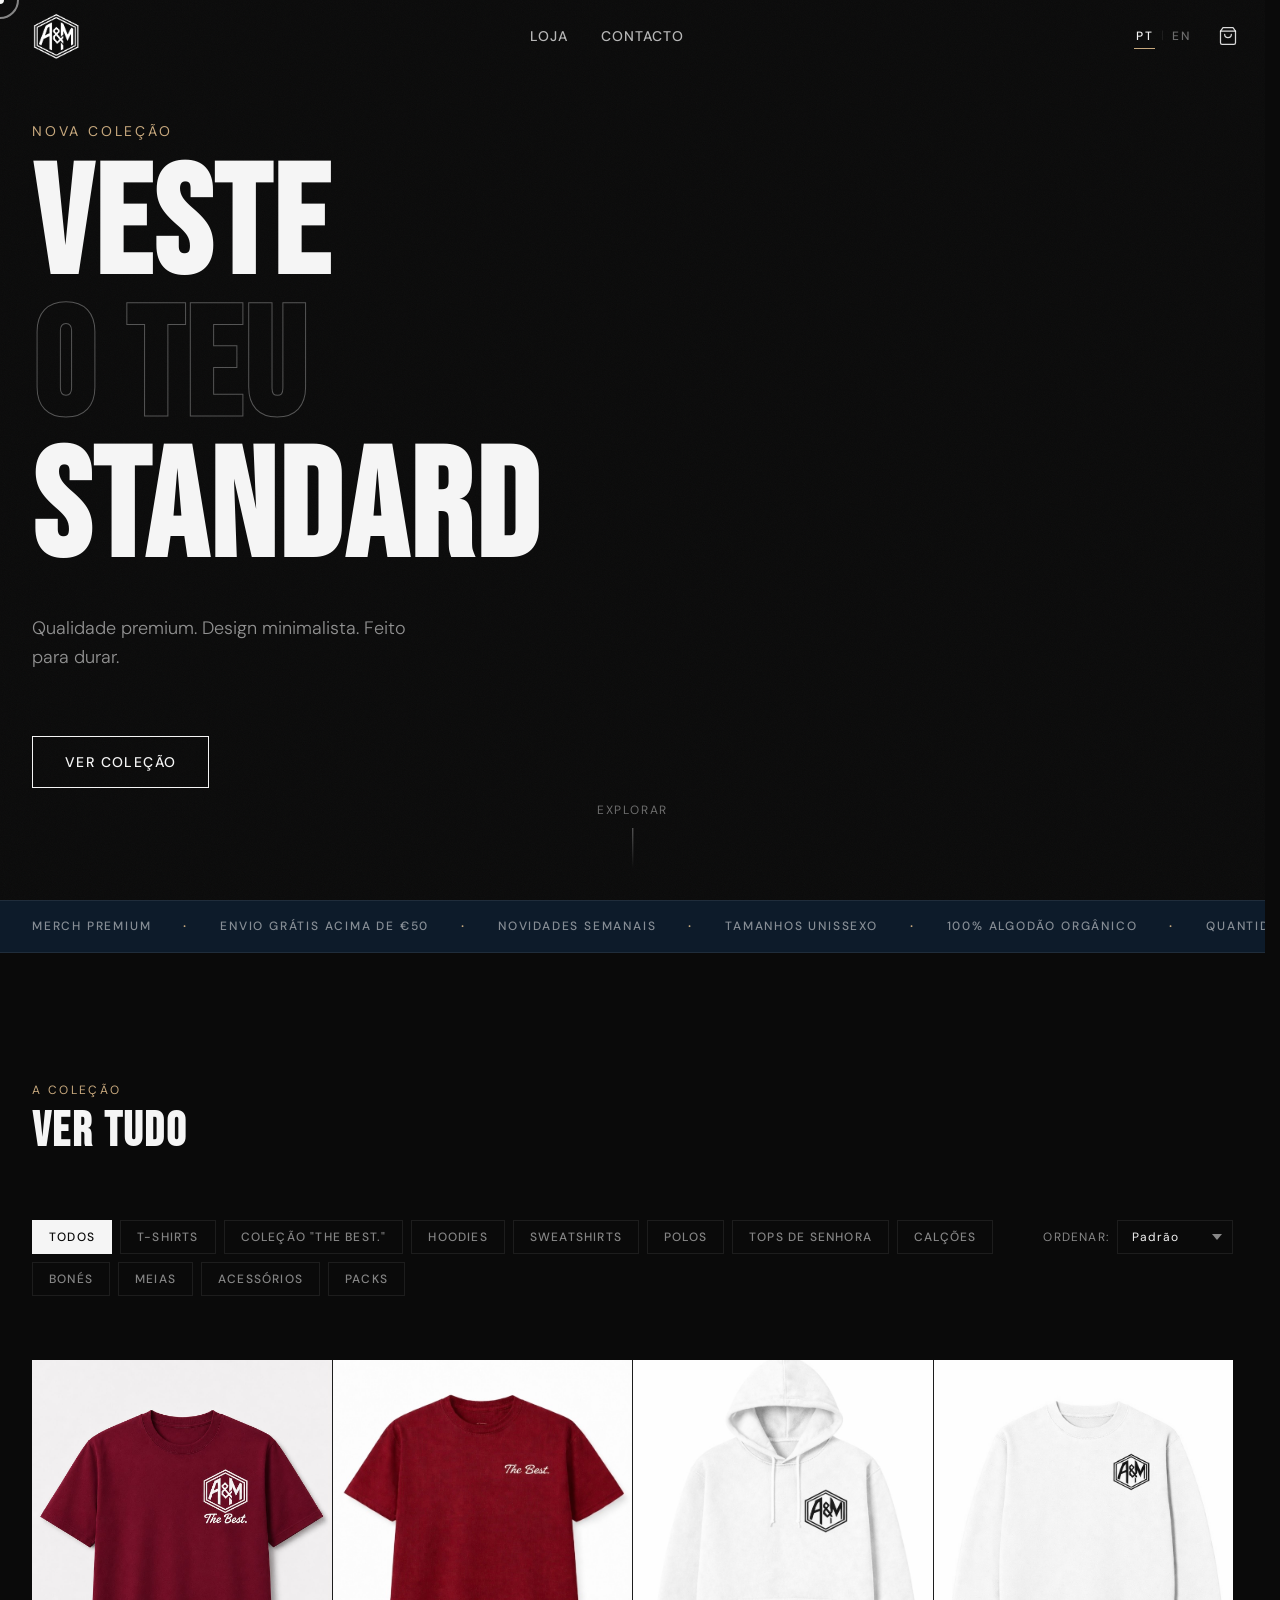
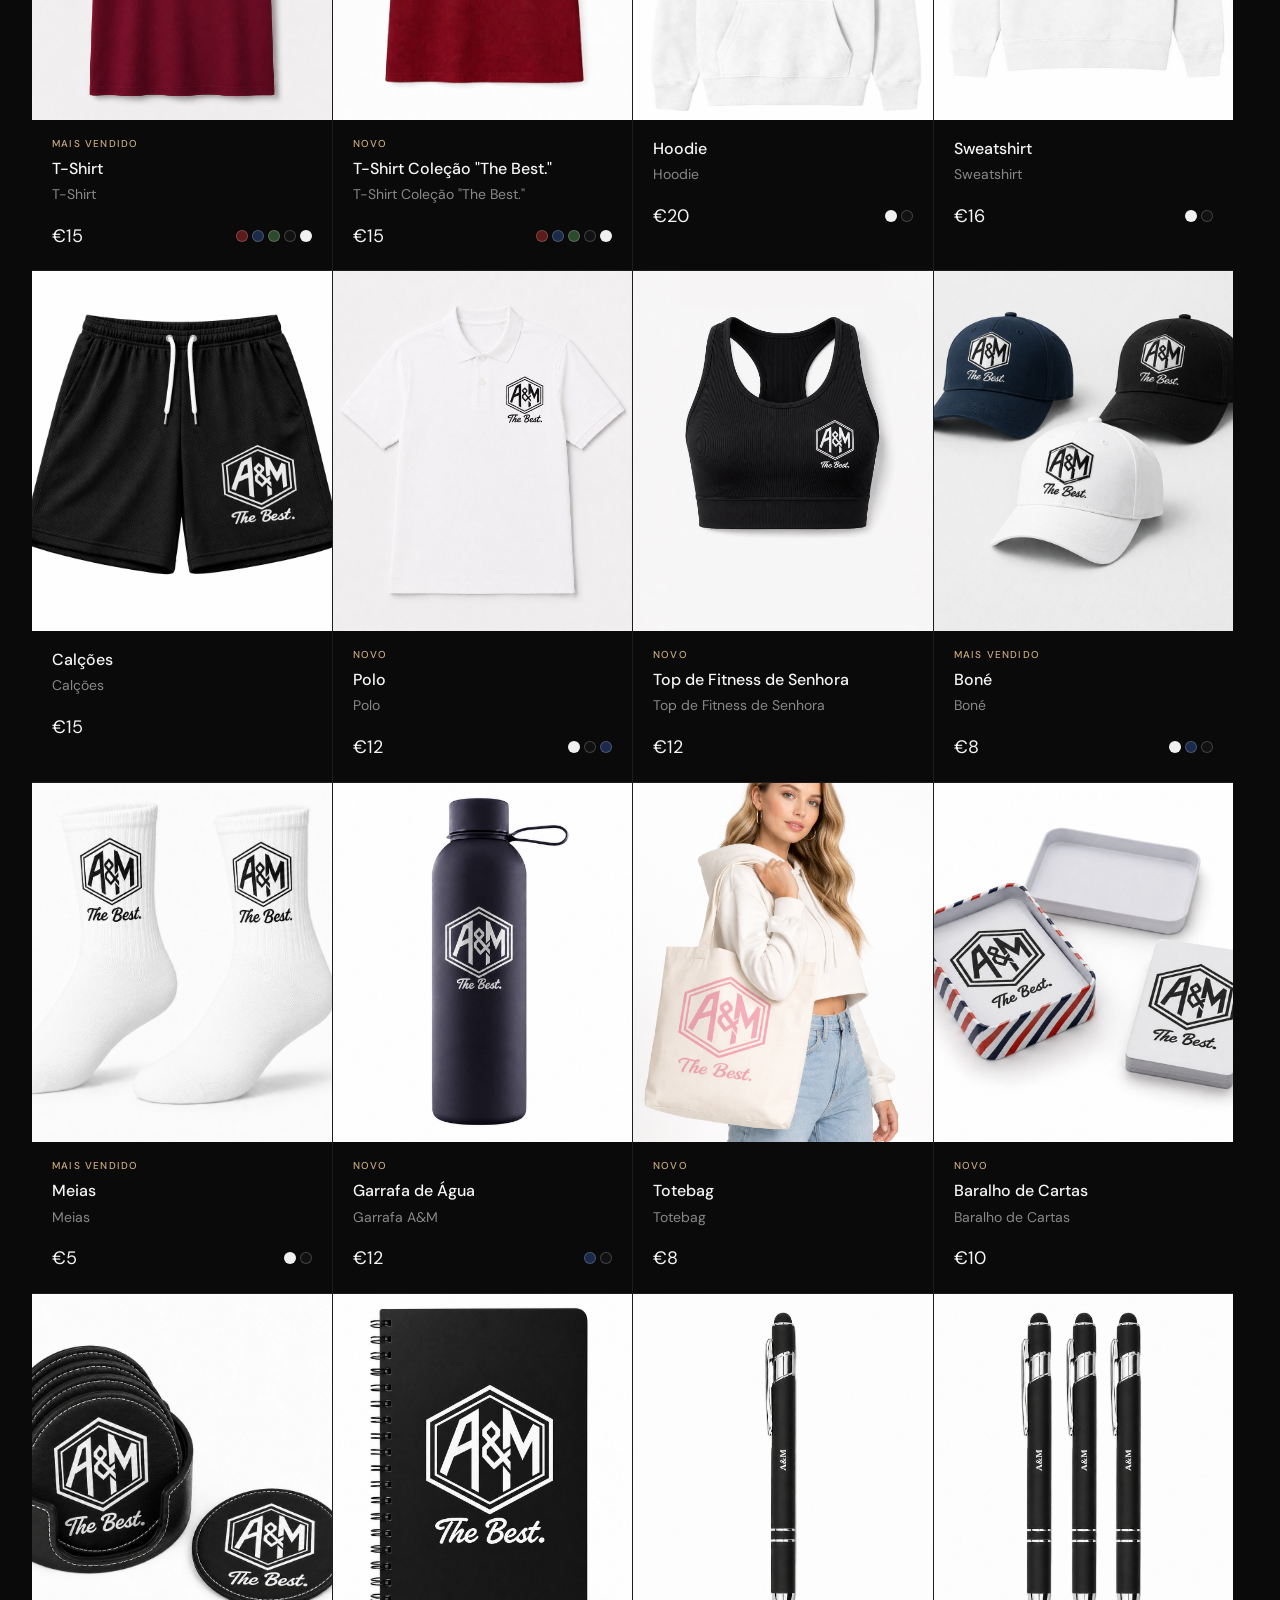
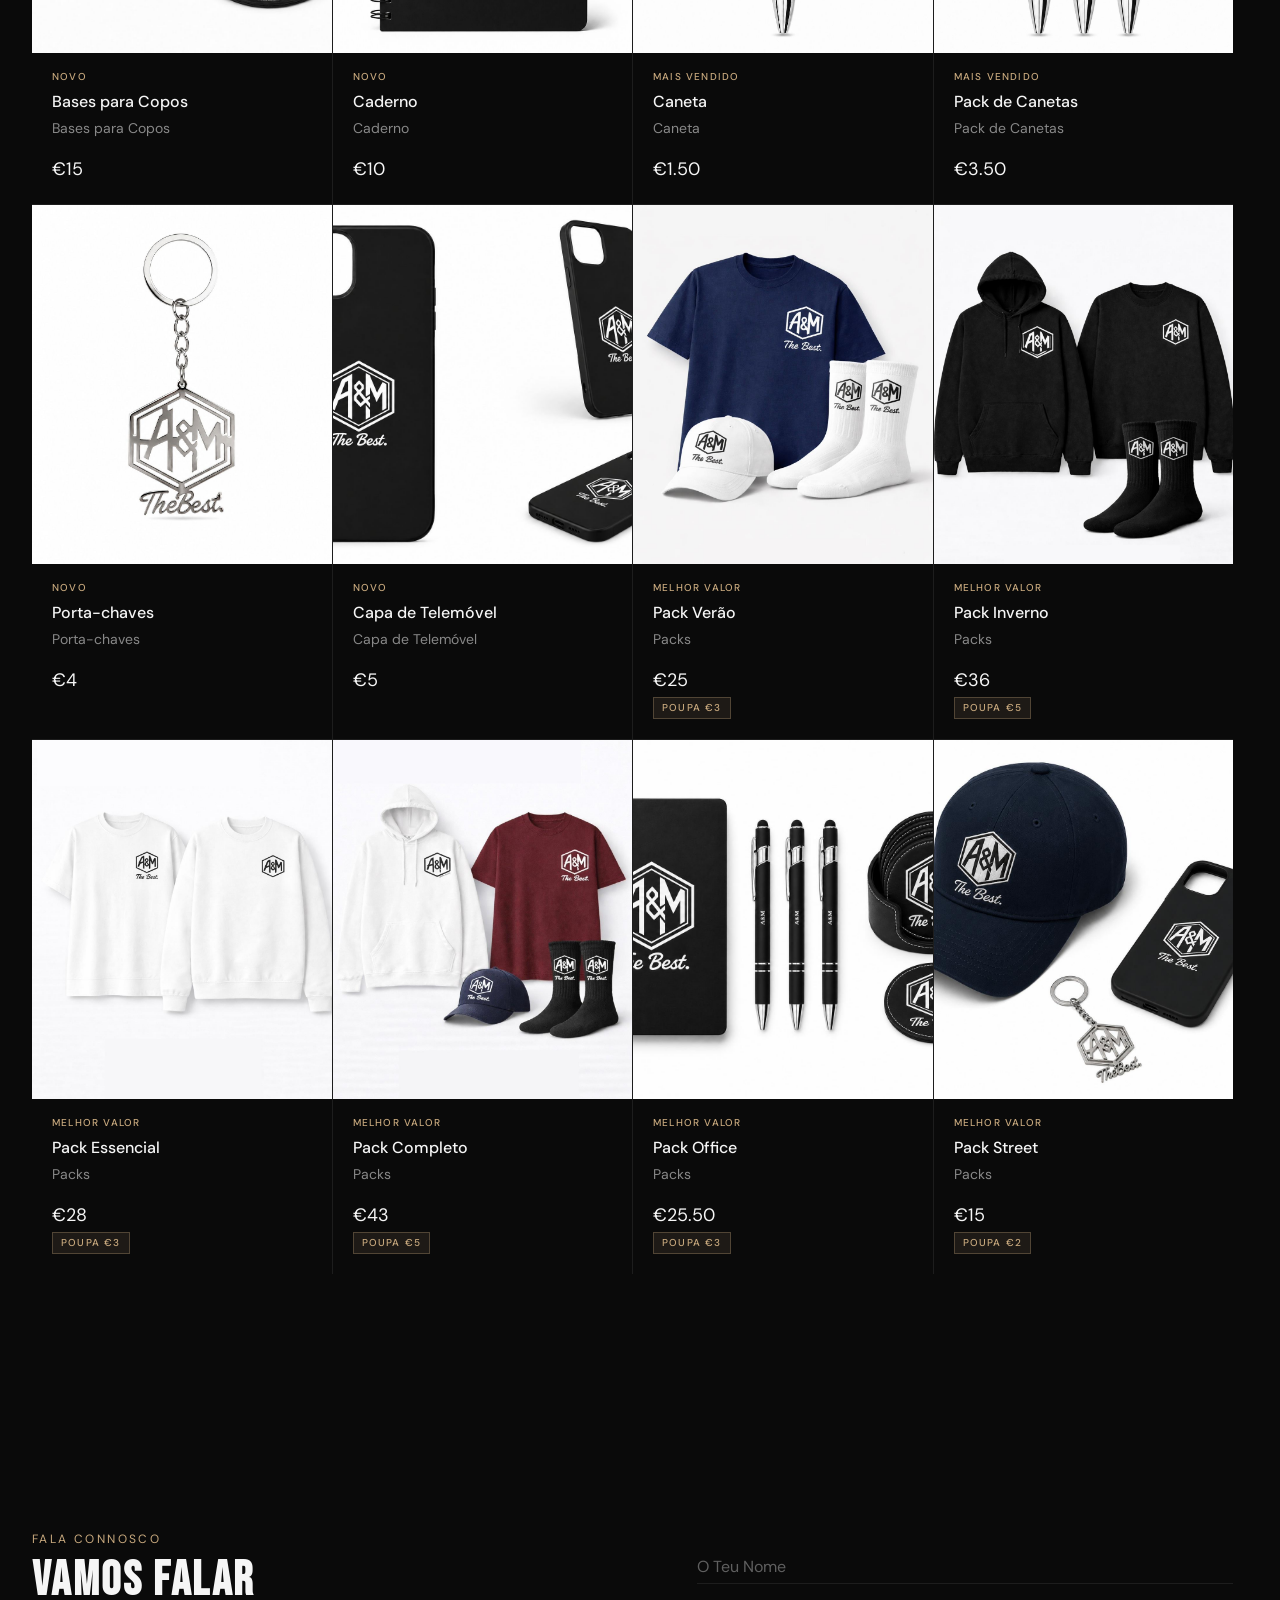
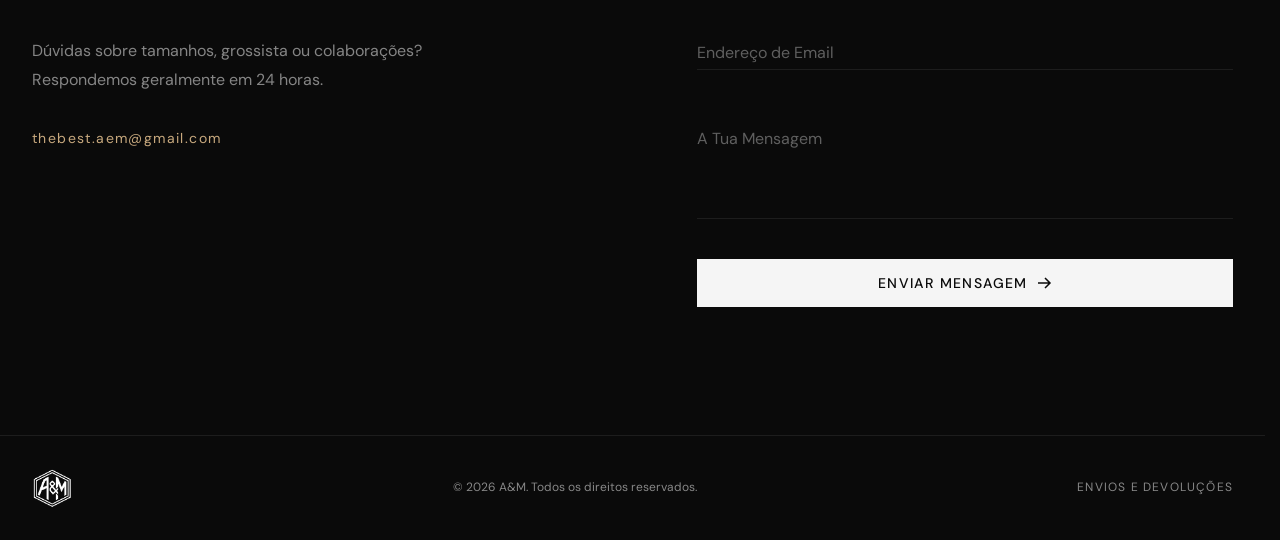
==== commit 15e24a77: "Update index.html" ====
--- a/index.html
+++ b/index.html
@@ -69,7 +69,7 @@
       <p class="hero__sub" data-reveal data-i18n="hero.sub">
         Premium quality. Minimal design. Built to last.
       </p>
-      <a href="#products" class="btn btn--primary" data-reveal data-i18n="hero.cta">Shop the Collection</a>
+      <a href="#products" class="btn btn--outline" data-reveal data-i18n="hero.cta">Shop the Collection</a>
     </div>
     <div class="hero__scroll-hint">
       <span data-i18n="hero.scroll">Scroll</span>
--- a/css/style.css
+++ b/css/style.css
@@ -313,6 +313,16 @@
   color: var(--color-white);
   transform: translateY(-2px)
 }
+.btn--outline {
+  background: 0 0;
+  color: var(--color-white);
+  border-color: var(--color-white)
+}
+.btn--outline:hover {
+  background: var(--color-white);
+  color: var(--color-black);
+  transform: translateY(-2px)
+}
 .btn--full {
   width: 100%;
   justify-content: center
@@ -829,6 +839,53 @@
 }
 .modal__sizes-variants[hidden] {
   display: none
+}
+.pack-comps {
+  display: flex;
+  flex-direction: column;
+  gap: var(--space-sm);
+  margin-top: var(--space-sm)
+}
+.pack-comp {
+  padding: var(--space-sm);
+  border: 1px solid var(--color-border);
+  border-radius: 2px
+}
+.pack-comp__name {
+  font-family: var(--font-body);
+  font-size: var(--text-sm);
+  font-weight: 700;
+  letter-spacing: .08em;
+  text-transform: uppercase;
+  color: var(--color-accent);
+  margin-bottom: 10px
+}
+.pack-comp__row {
+  display: flex;
+  justify-content: space-between;
+  align-items: baseline;
+  margin: 10px 0 8px
+}
+.pack-comp__label {
+  font-size: var(--text-xs);
+  letter-spacing: .1em;
+  text-transform: uppercase;
+  color: var(--color-grey)
+}
+.pack-comp__chosen {
+  font-size: var(--text-sm);
+  color: rgba(255,255,255,.85)
+}
+.cart-item__comps {
+  display: flex;
+  flex-direction: column;
+  gap: 2px;
+  margin: 2px 0 4px
+}
+.cart-item__comp {
+  font-size: var(--text-xs);
+  color: rgba(255,255,255,.6);
+  line-height: 1.4
 }
 .modal__shipping-note {
   margin-top: var(--space-sm);
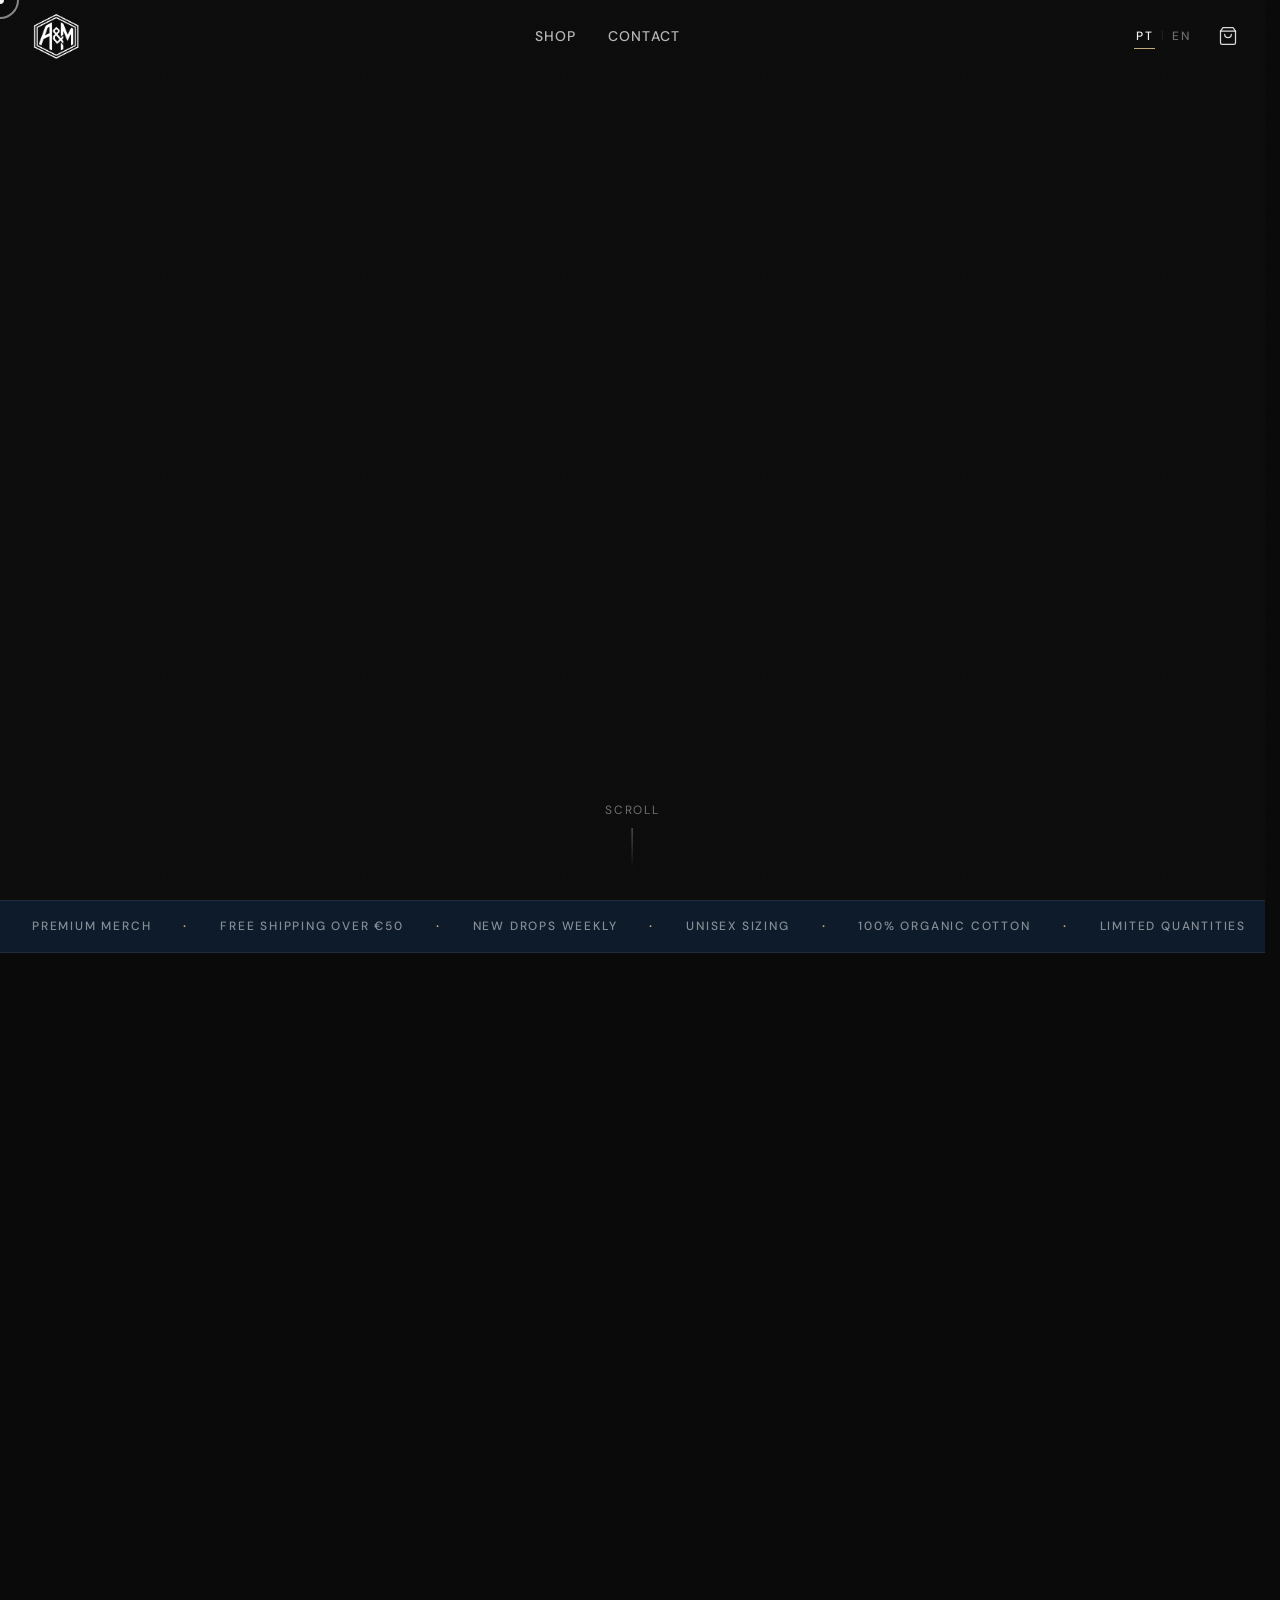
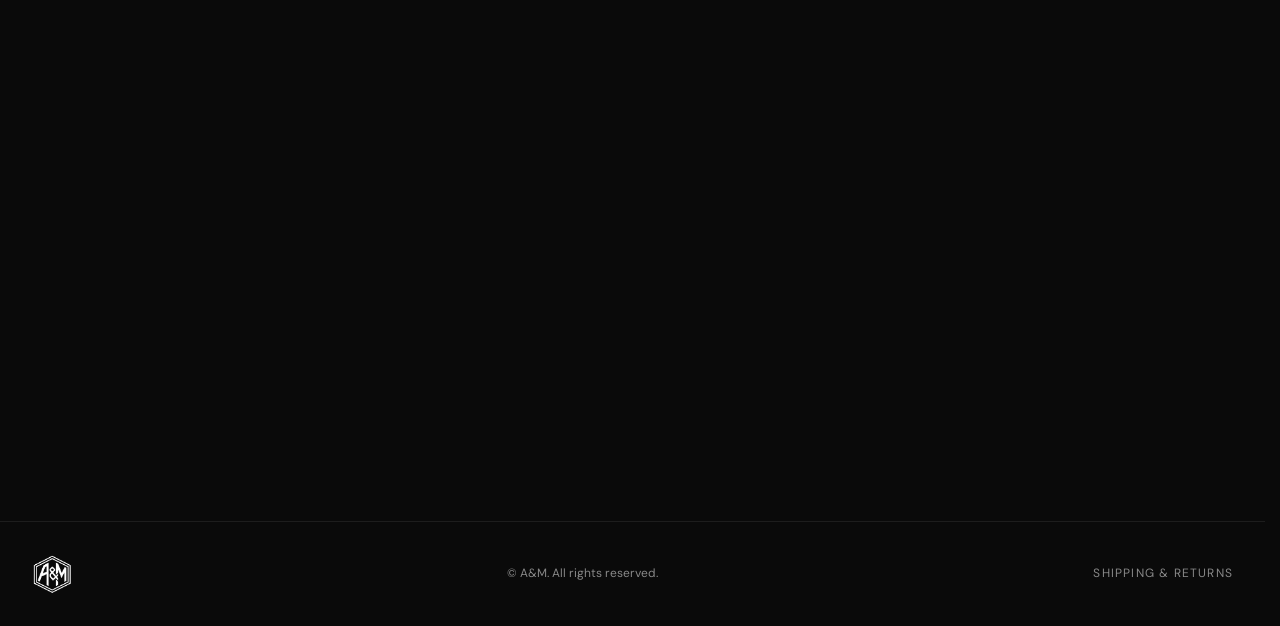
==== commit ae5675cb: "Update index.html" ====
--- a/index.html
+++ b/index.html
@@ -5,6 +5,27 @@
   <meta charset="UTF-8">
   <meta name="viewport" content="width=device-width,initial-scale=1">
   <title>A&amp;M — Premium Merch</title>
+
+  <meta name="description" content="Merch A&amp;M: qualidade premium, design minimalista, feito para durar. Envio grátis acima de €50.">
+
+  <meta property="og:type" content="website">
+  <meta property="og:site_name" content="A&amp;M">
+  <meta property="og:title" content="A&amp;M — Premium Merch">
+  <meta property="og:description" content="Merch A&amp;M: qualidade premium, design minimalista, feito para durar. Envio grátis acima de €50.">
+  <meta property="og:url" content="https://tvasconcellos.github.io/amthebest/">
+  <meta property="og:image" content="https://tvasconcellos.github.io/amthebest/images/og-preview.jpg">
+  <meta property="og:image:type" content="image/jpeg">
+  <meta property="og:image:width" content="1200">
+  <meta property="og:image:height" content="630">
+  <meta property="og:image:alt" content="A&amp;M — Premium Merch">
+  <meta property="og:locale" content="pt_PT">
+  <meta property="og:locale:alternate" content="en_US">
+
+  <meta name="twitter:card" content="summary_large_image">
+  <meta name="twitter:title" content="A&amp;M — Premium Merch">
+  <meta name="twitter:description" content="Merch A&amp;M: qualidade premium, design minimalista, feito para durar. Envio grátis acima de €50.">
+  <meta name="twitter:image" content="https://tvasconcellos.github.io/amthebest/images/og-preview.jpg">
+  <meta name="twitter:image:alt" content="A&amp;M — Premium Merch">
 
   <link rel="preconnect" href="https://fonts.googleapis.com">
   <link rel="preconnect" href="https://fonts.gstatic.com" crossorigin>
@@ -134,6 +155,7 @@
         <button class="filter-btn" data-filter="socks" data-i18n="filter.socks">Socks</button>
         <button class="filter-btn" data-filter="accessories" data-i18n="filter.accessories">Accessories</button>
         <button class="filter-btn" data-filter="pack" data-i18n="filter.pack">Packs</button>
+        <button class="filter-btn" data-filter="giftcard" data-i18n="filter.giftcard">Gift Cards</button>
       </div>
 
       
